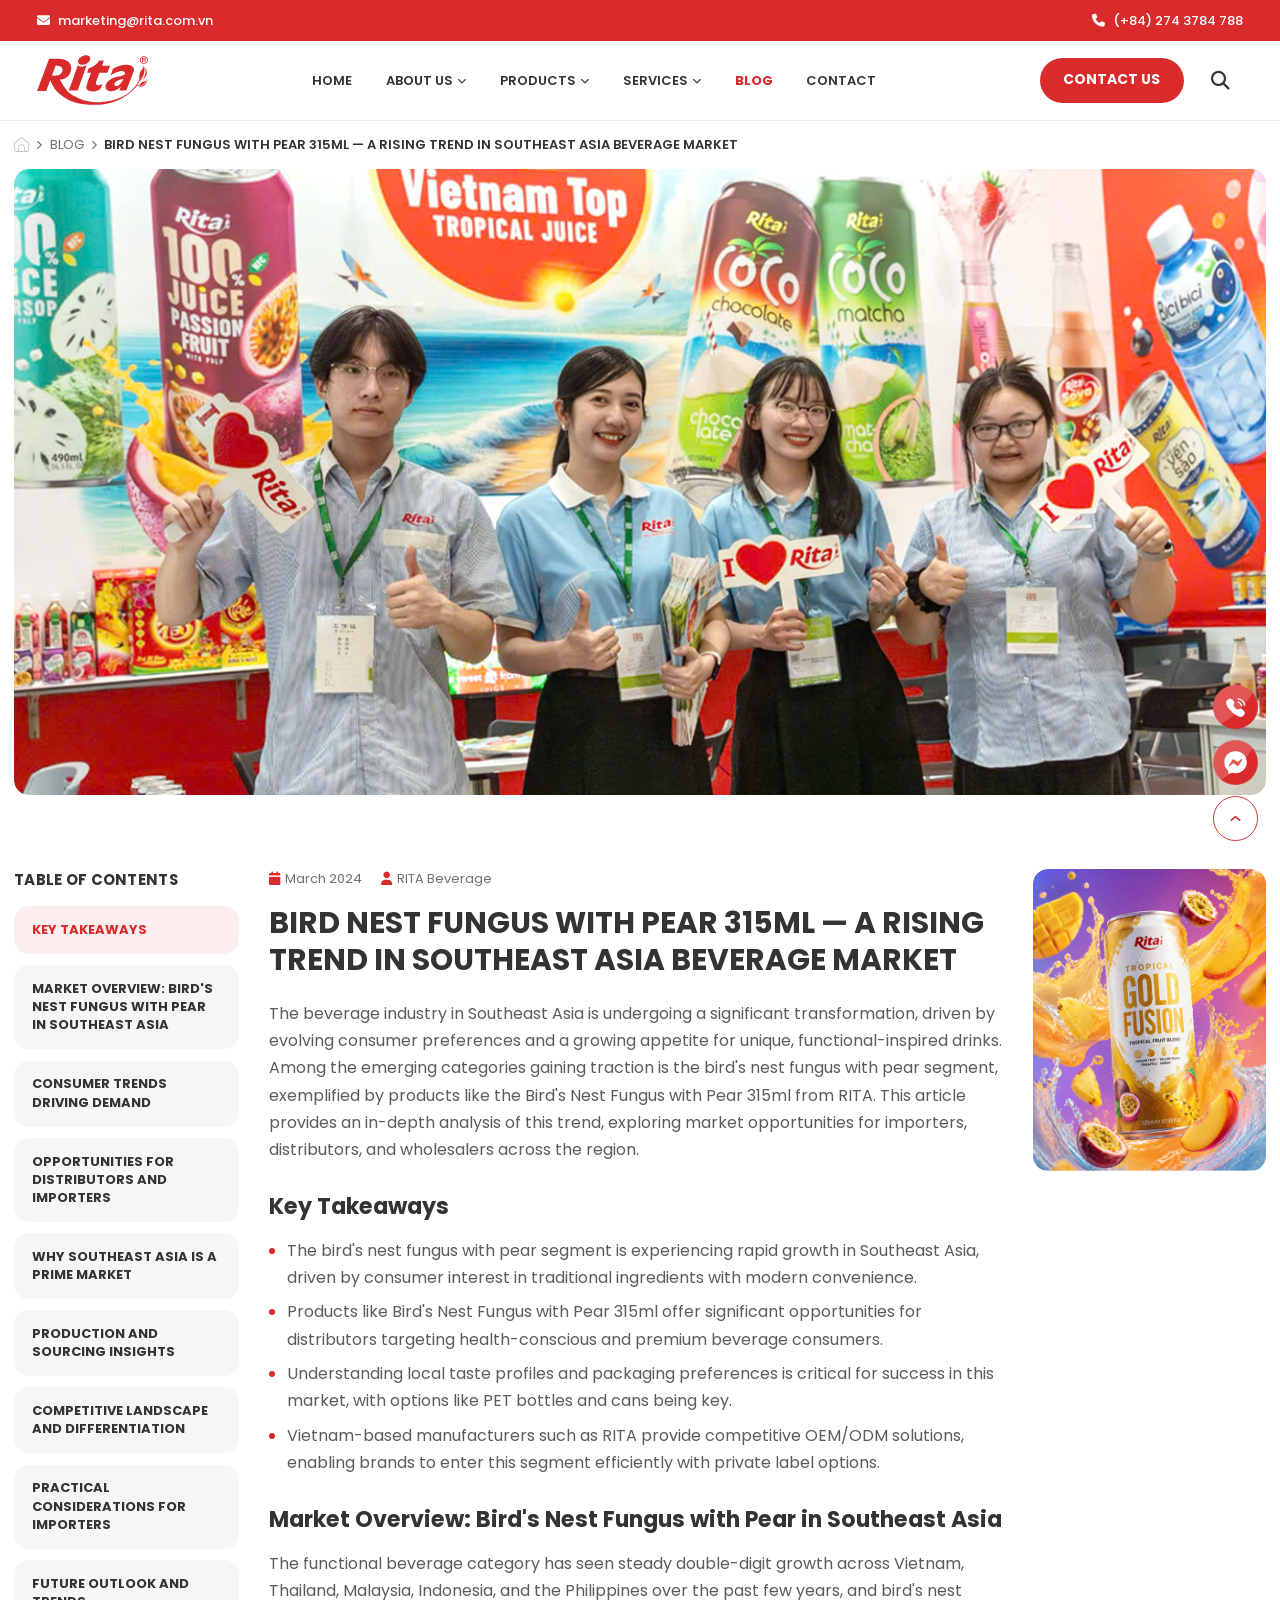
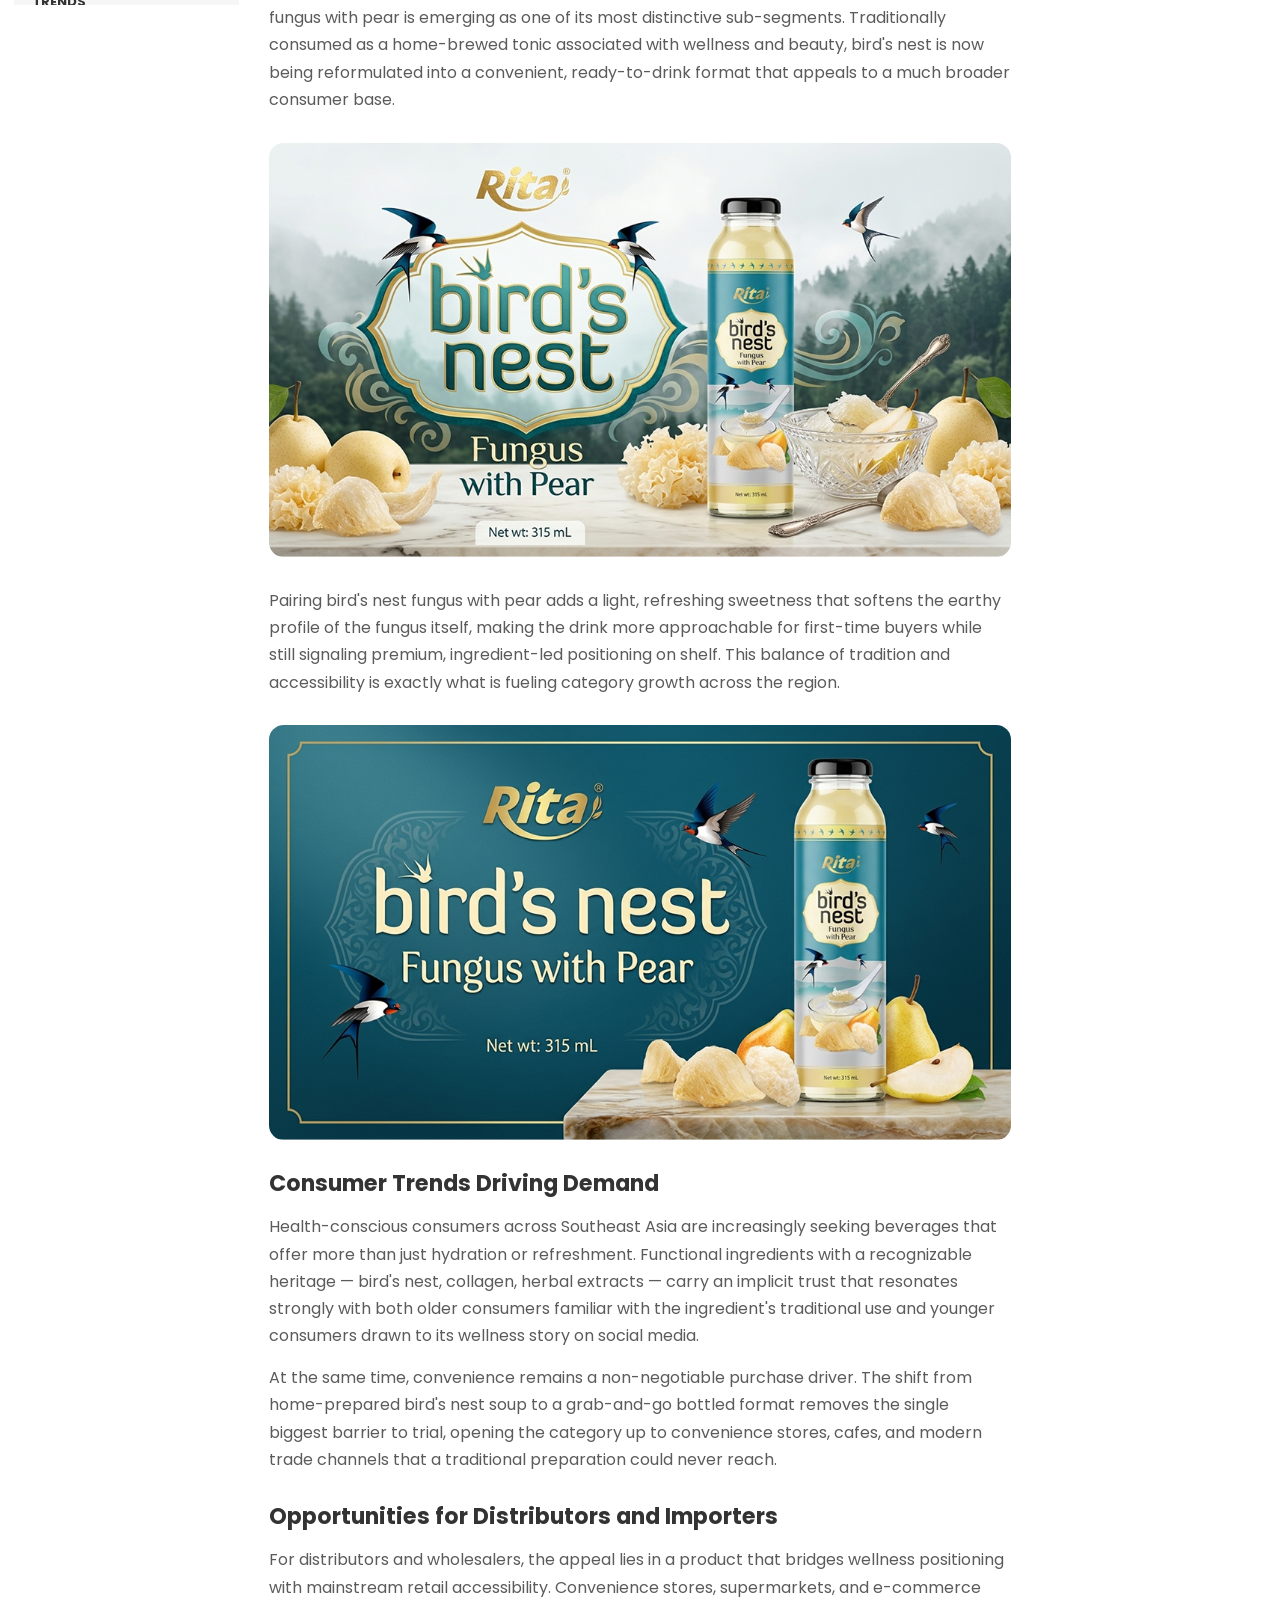
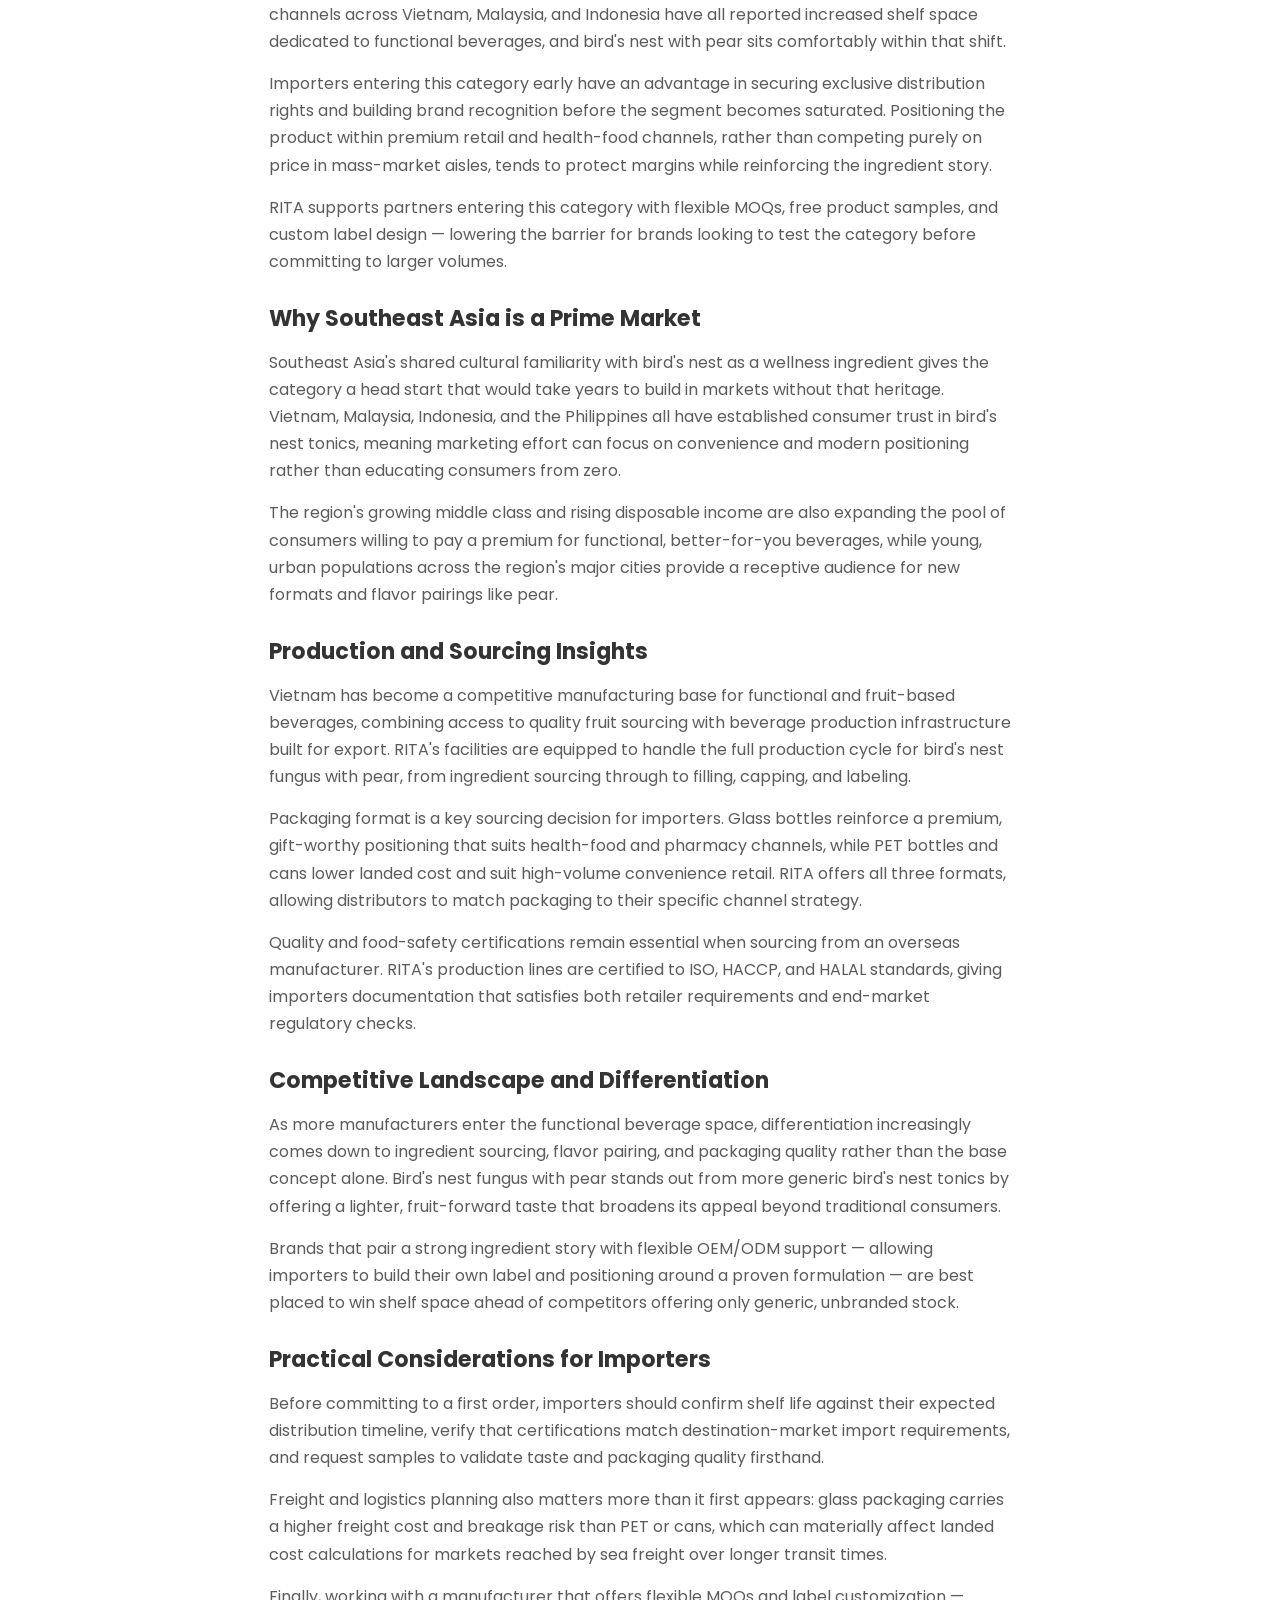
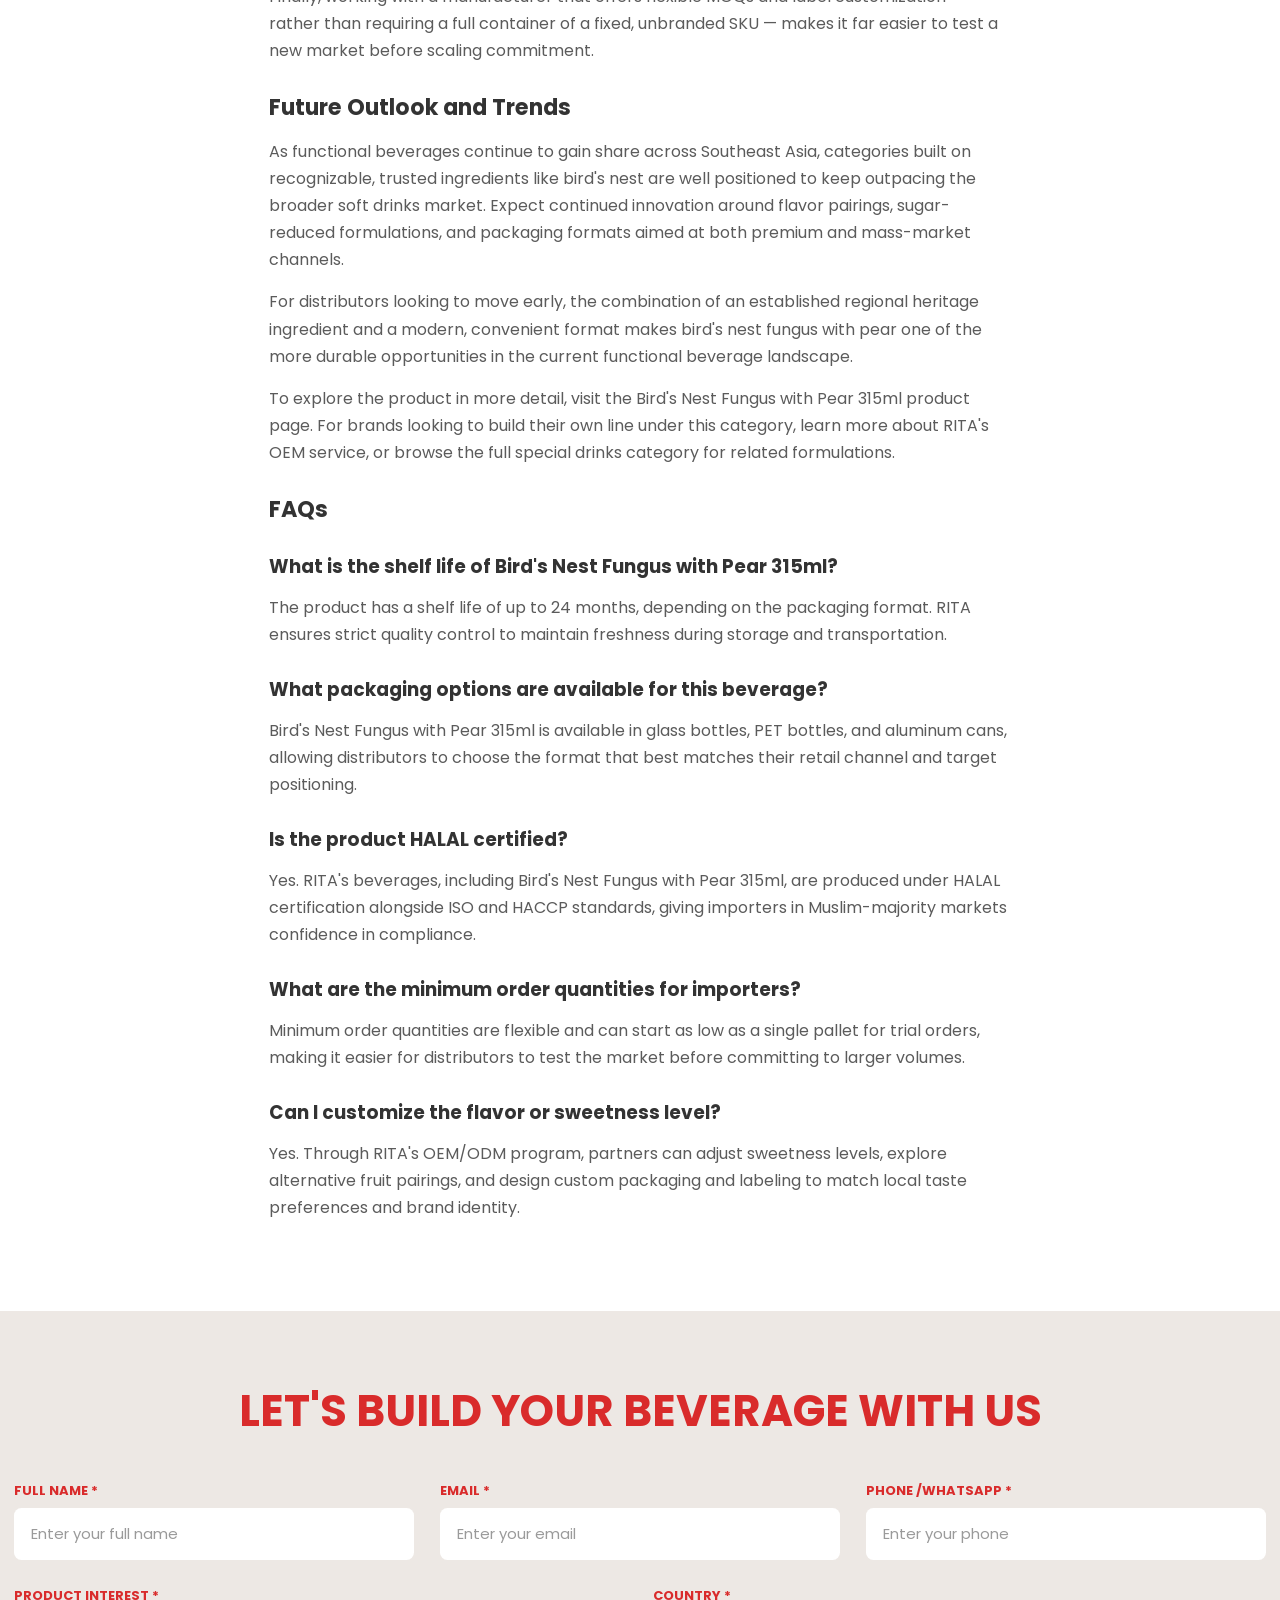
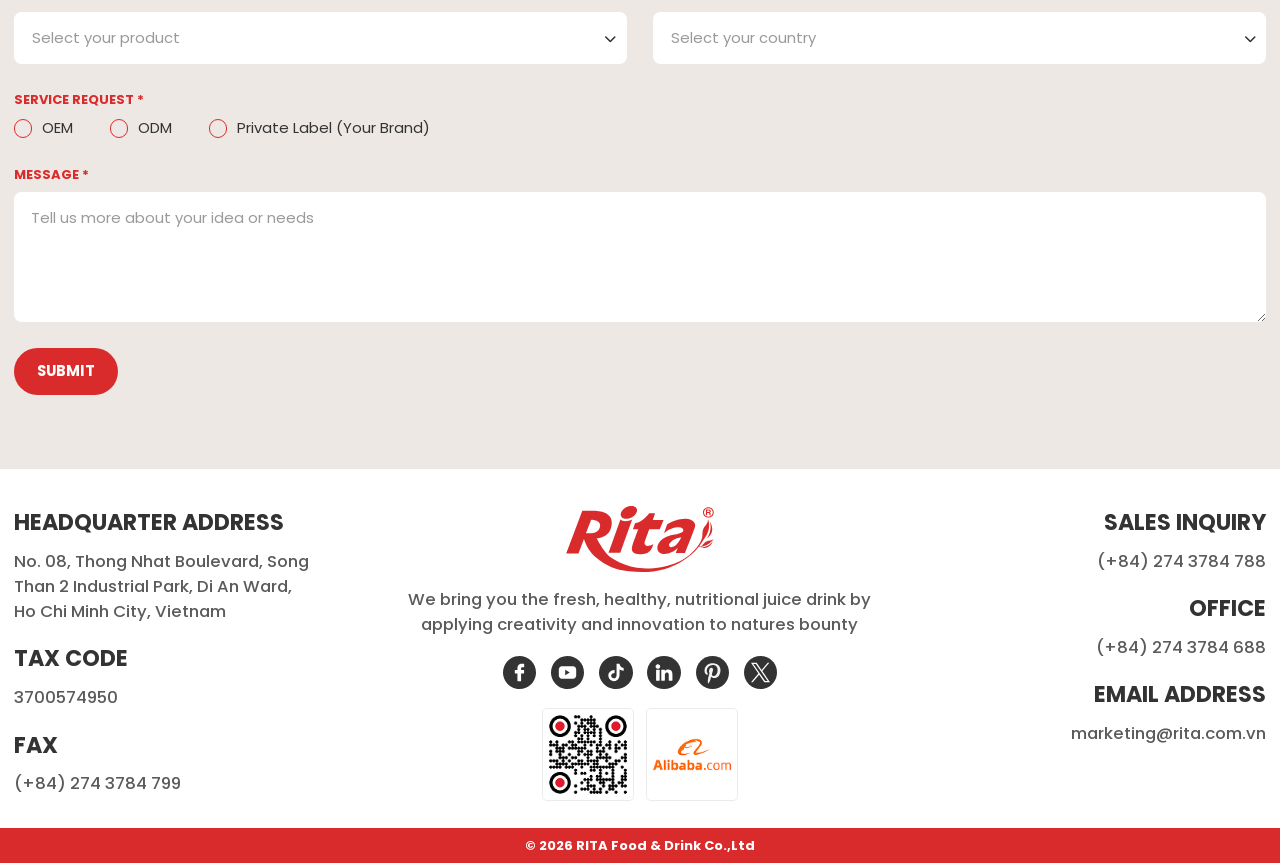
==== blog-detail.html @ 5a61750f "1908 Update pages" ====
<!DOCTYPE html>
<html lang="en">

<head>
  <meta charset="utf-8">
  <title>Bird Nest Fungus with Pear 315ml — A Rising Trend in Southeast Asia Beverage Market — RITA Beverage</title>
  <meta name="description"
    content="The bird's nest fungus with pear segment is gaining traction across Southeast Asia. Explore the market opportunities for importers, distributors, and wholesalers.">
  <meta name="keywords" content="RITA, beverage, Vietnam, blog, bird's nest, pear, beverage market, importers, distributors">
  <meta name="robots" content="index, follow">
  <meta name="viewport" content="width=device-width, initial-scale=1.0, maximum-scale=1.0">
  <meta http-equiv="X-UA-Compatible" content="IE=edge">
  <link rel="stylesheet" href="./css/style.css">
</head>

<body>
  <header class="hd default">
    <div class="hd-top">
      <div class="hd-top__inner">
        <a class="hd-top__mail" href="mailto:marketing@rita.com.vn"><i class="fas fa-envelope"></i><span>marketing@rita.com.vn</span></a>
        <p class="hd-top__msg"><span class="dot"></span>THE LEADING IN BEVERAGE MANUFACTURING FROM VIET NAM<span class="dot"></span></p>
        <a class="hd-top__tel" href="tel:+842743784788"><i class="fas fa-phone"></i><span>(+84) 274 3784 788</span></a>
      </div>
    </div>
    <div class="hd-bar">
        <div class="hd-main">
          <div class="hd-logo"><a class="custom-logo-link" href="./index.html" aria-label="RITA"><span class="hd-logo__mark"></span></a></div>
          <div class="hd-nav">
            <div class="menu-nav">
              <ul class="menu-list">
                <li class="menu-item"><a class="menu-link" href="./index.html">HOME</a></li>
                <li class="menu-item mega" data-mega="about"><a class="menu-link" href="./our-story.html">ABOUT US<i class="fas fa-chevron-down"></i></a></li>
                <li class="menu-item mega" data-mega="products"><a class="menu-link" href="./products.html">PRODUCTS<i class="fas fa-chevron-down"></i></a></li>
                <li class="menu-item mega" data-mega="services"><a class="menu-link" href="#">SERVICES<i class="fas fa-chevron-down"></i></a></li>
                <li class="menu-item current-menu-item"><a class="menu-link active" href="./blog.html">BLOG</a></li>
                <li class="menu-item"><a class="menu-link" href="./contact.html">CONTACT</a></li>
              </ul>
            </div>
          </div>
          <div class="hd-right">
            <div class="btn-box"><a class="btn pri" href="./contact.html"><span class="txt"><span
                    class="txt-inner">CONTACT US</span></span></a></div>
            <div class="hd-sbtn srchOpenJS"><i class="fas fa-search"></i></div>
            <div class="burger">
              <div class="hamburger" id="hamburger">
                <svg class="ham" viewbox="0 0 100 100" width="48">
                  <path class="line top"
                    d="m 30,33 h 40 c 0,0 9.044436,-0.654587 9.044436,-8.508902 0,-7.854315 -8.024349,-11.958003 -14.89975,-10.85914 -6.875401,1.098863 -13.637059,4.171617 -13.637059,16.368042 v 40">
                  </path>
                  <path class="line middle" d="m 30,50 h 40"></path>
                  <path class="line bottom"
                    d="m 30,67 h 40 c 12.796276,0 15.357889,-11.717785 15.357889,-26.851538 0,-15.133752 -4.786586,-27.274118 -16.667516,-27.274118 -11.88093,0 -18.499247,6.994427 -18.435284,17.125656 l 0.252538,40">
                  </path>
                </svg>
              </div>
            </div>
          </div>
        </div>
        <div class="hd-search">
          <form action="">
            <i class="fas fa-search"></i>
            <input type="text" placeholder="Search..." />
          </form>
          <div class="hd-sbtn srchCloseJS"><i class="fas fa-times"></i></div>
        </div>
        <div class="hd-mega">
          <div class="hd-mega__wrap">
            <div class="hd-mega__inner">
              <div class="hd-mega__panel" data-mega-panel="about">
                <div class="hd-mega__intro">
                  <div class="hd-mega__thumb"><img src="./assets/images/profile.png" alt="About Us" loading="lazy" /></div>
                  <div class="hd-mega__intro-foot">
                    <div class="hd-mega__intro-text">
                      <p class="hd-mega__intro-title">About Us</p>
                      <p class="hd-mega__intro-desc">RITA has been crafting and exporting premium beverages from Vietnam for over 20 years. Explore our story, certifications and milestones.</p>
                    </div>
                    <div class="btn-box"><a class="btn pri" href="./our-story.html"><span class="txt"><span class="txt-inner">Learn More</span></span></a></div>
                  </div>
                </div>
                <div class="hd-mega__menu">
                  <ul class="hd-mega__list">
                    <li class="hd-mega__item"><a class="hd-mega__link" href="#">Our Story</a></li>
                    <li class="hd-mega__item"><a class="hd-mega__link" href="#">Our Certificates</a></li>
                    <li class="hd-mega__item"><a class="hd-mega__link" href="#">Our Activities</a></li>
                    <li class="hd-mega__item"><a class="hd-mega__link" href="./our-history.html">Our History</a></li>
                    <li class="hd-mega__item"><a class="hd-mega__link" href="#">Our Brands</a></li>
                  </ul>
                </div>
              </div>
              <div class="hd-mega__panel" data-mega-panel="products">
                <div class="hd-mega__intro">
                  <div class="hd-mega__thumb"><img src="./assets/images/supermarket.png" alt="Products" loading="lazy" /></div>
                  <div class="hd-mega__intro-foot">
                    <div class="hd-mega__intro-text">
                      <p class="hd-mega__intro-title">Products</p>
                      <p class="hd-mega__intro-desc">From tropical juices to functional drinks, worldwide. We craft, bottle and deliver every product with care, consistency and industry-leading quality standards.</p>
                    </div>
                    <div class="btn-box"><a class="btn pri" href="./products.html"><span class="txt"><span class="txt-inner">Learn More</span></span></a></div>
                  </div>
                </div>
                <div class="hd-mega__menu">
                  <ul class="hd-mega__list">
                    <li class="hd-mega__item"><a class="hd-mega__link" href="#">Fruit Juice</a></li>
                    <li class="hd-mega__item"><a class="hd-mega__link" href="#">Aloe Vera</a></li>
                    <li class="hd-mega__item"><a class="hd-mega__link" href="#">Coconut Water</a></li>
                    <li class="hd-mega__item"><a class="hd-mega__link" href="#">Milk Drinks</a></li>
                    <li class="hd-mega__item"><a class="hd-mega__link" href="#">Soft Drinks</a></li>
                    <li class="hd-mega__item"><a class="hd-mega__link" href="#">Coffee Drinks</a></li>
                    <li class="hd-mega__item"><a class="hd-mega__link" href="#">Sparkling Drinks</a></li>
                    <li class="hd-mega__item"><a class="hd-mega__link" href="#">Energy Drinks</a></li>
                    <li class="hd-mega__item"><a class="hd-mega__link" href="#">Tea Drinks</a></li>
                  </ul>
                </div>
              </div>
              <div class="hd-mega__panel" data-mega-panel="services">
                <div class="hd-mega__intro">
                  <div class="hd-mega__thumb"><img src="./assets/images/meeting.png" alt="Services" loading="lazy" /></div>
                  <div class="hd-mega__intro-foot">
                    <div class="hd-mega__intro-text">
                      <p class="hd-mega__intro-title">Services</p>
                      <p class="hd-mega__intro-desc">OEM/ODM manufacturing tailored to your brand. From formulation and recipe development to private label production and packaging, we handle it all.</p>
                    </div>
                    <div class="btn-box"><a class="btn pri" href="#"><span class="txt"><span class="txt-inner">Learn More</span></span></a></div>
                  </div>
                </div>
                <div class="hd-mega__menu">
                  <ul class="hd-mega__list">
                    <li class="hd-mega__item"><a class="hd-mega__link" href="#">OEM Service</a></li>
                    <li class="hd-mega__item"><a class="hd-mega__link" href="#">ODM Service</a></li>
                  </ul>
                </div>
              </div>
            </div>
          </div>
        </div>
      </div>
    <div class="hd-overlay"></div>
    <div class="mobile-overlay"></div>
    <div class="mobile">
      <div class="mobile-con">
        <div class="mobile-wr">
          <div class="mobile-nav">
            <div class="menu-nav">
              <ul class="menu-list">
                <li class="menu-item"><a class="menu-link" href="./index.html">HOME</a></li>
                <li class="menu-item has-sub"><a class="menu-link mobileSubJS" href="./our-story.html"
                    data-sub="about">ABOUT US<i class="fas fa-chevron-right"></i></a></li>
                <li class="menu-item has-sub"><a class="menu-link mobileSubJS" href="./products.html"
                    data-sub="products">PRODUCTS<i class="fas fa-chevron-right"></i></a></li>
                <li class="menu-item has-sub"><a class="menu-link mobileSubJS" href="#"
                    data-sub="services">SERVICES<i class="fas fa-chevron-right"></i></a></li>
                <li class="menu-item current-menu-item"><a class="menu-link active" href="./blog.html">BLOG</a></li>
                <li class="menu-item"><a class="menu-link" href="./contact.html">CONTACT</a></li>
              </ul>
            </div>
            <div class="mobile-content">
              <div class="social">
                <div class="social-list"> <a class="social-link" href="#"><i class="fab fa-tiktok"></i></a><a
                    class="social-link" href="#"><i class="fab fa-facebook-f"></i></a><a class="social-link"
                    href="#"><i class="fab fa-youtube"></i></a><a class="social-link" href="#"><i
                      class="fab fa-linkedin-in"></i></a></div>
              </div>
            </div>
          </div>
        </div>
      </div>
      <div class="mobile-sub" data-sub-panel="about">
        <div class="mobile-sub__intro">
          <div class="mobile-sub__head mobileBackJS"><i class="fas fa-chevron-left"></i><span
              class="mobile-sub__title t-32">ABOUT US</span></div>
          <div class="mobile-sub__thumb"><img src="./assets/images/profile.png" alt="About Us" loading="lazy" /></div>
          <p class="mobile-sub__desc">RITA has been crafting and exporting premium beverages from Vietnam for over 20 years. Explore our story, certifications and milestones.</p>
          <div class="btn-box"><a class="btn third" href="./our-story.html"><span class="txt"><span
                  class="txt-inner">LEARN MORE</span></span></a></div>
        </div>
        <ul class="mobile-sub__list">
          <li><a href="#">OUR STORY</a></li>
          <li><a href="#">OUR CERTIFICATES</a></li>
          <li><a href="#">OUR ACTIVITIES</a></li>
          <li><a href="./our-history.html">OUR HISTORY</a></li>
          <li><a href="#">OUR BRANDS</a></li>
        </ul>
      </div>
      <div class="mobile-sub" data-sub-panel="products">
        <div class="mobile-sub__intro">
          <div class="mobile-sub__head mobileBackJS"><i class="fas fa-chevron-left"></i><span
              class="mobile-sub__title t-32">PRODUCTS</span></div>
          <div class="mobile-sub__thumb"><img src="./assets/images/supermarket.png" alt="Products" loading="lazy" /></div>
          <p class="mobile-sub__desc">From tropical juices to functional drinks, worldwide. We craft, bottle and deliver every product with care, consistency and industry-leading quality standards.</p>
          <div class="btn-box"><a class="btn third" href="./products.html"><span class="txt"><span
                  class="txt-inner">LEARN MORE</span></span></a></div>
        </div>
        <ul class="mobile-sub__list">
          <li><a href="#">FRUIT JUICE</a></li>
          <li><a href="#">ALOE VERA</a></li>
          <li><a href="#">COCONUT WATER</a></li>
          <li><a href="#">MILK DRINKS</a></li>
          <li><a href="#">SOFT DRINKS</a></li>
          <li><a href="#">COFFEE DRINKS</a></li>
          <li><a href="#">SPARKLING DRINKS</a></li>
          <li><a href="#">ENERGY DRINKS</a></li>
          <li><a href="#">TEA DRINKS</a></li>
        </ul>
      </div>
      <div class="mobile-sub" data-sub-panel="services">
        <div class="mobile-sub__intro">
          <div class="mobile-sub__head mobileBackJS"><i class="fas fa-chevron-left"></i><span
              class="mobile-sub__title t-32">SERVICES</span></div>
          <div class="mobile-sub__thumb"><img src="./assets/images/meeting.png" alt="Services" loading="lazy" /></div>
          <p class="mobile-sub__desc">OEM/ODM manufacturing tailored to your brand. From formulation and recipe development to private label production and packaging, we handle it all.</p>
          <div class="btn-box"><a class="btn third" href="#"><span class="txt"><span
                  class="txt-inner">LEARN MORE</span></span></a></div>
        </div>
        <ul class="mobile-sub__list">
          <li><a href="#">OEM SERVICE</a></li>
          <li><a href="#">ODM SERVICE</a></li>
        </ul>
      </div>
    </div>
  </header>

  <main class="main pd-top-full">
    <section class="detail-crumb">
      <div class="container">
        <nav class="breadcrumb" aria-label="Breadcrumb">
          <ol class="breadcrumb-list">
            <li class="breadcrumb-item"><a href="./index.html"><img class="breadcrumb-icon" src="./assets/images/ic-home.svg" alt="Home" loading="eager" /></a></li>
            <li class="breadcrumb-sep"><i class="fas fa-chevron-right"></i></li>
            <li class="breadcrumb-item"><a href="./blog.html">Blog</a></li>
            <li class="breadcrumb-sep"><i class="fas fa-chevron-right"></i></li>
            <li class="breadcrumb-item breadcrumb-item--current">Bird Nest Fungus with Pear 315ml &mdash; A Rising Trend in Southeast Asia Beverage Market</li>
          </ol>
        </nav>
      </div>
    </section>

    <section class="blog-detail__banner">
      <div class="container">
        <div class="blog-detail__banner-img"><img src="./assets/images/news-featured-1.png" alt="Bird Nest Fungus with Pear 315ml" loading="eager" /></div>
      </div>
    </section>

    <section class="blog-detail ss-pd">
      <div class="container">
        <div class="blog-detail__row row">
          <aside class="blog-detail__toc col" id="tocSidebar">
            <button class="toc__close" id="tocClose" type="button" aria-label="Close table of contents"><i class="fas fa-times"></i></button>
            <div class="toc" id="articleToc">
              <p class="toc__title">Table of Contents</p>
              <ul class="toc__list" id="tocList"></ul>
            </div>
          </aside>
          <div class="toc__overlay" id="tocOverlay"></div>

          <div class="blog-detail__main col">
            <div class="blog-detail__meta">
              <span class="blog-detail__meta-item"><i class="fas fa-calendar"></i>March 2024</span>
              <span class="blog-detail__meta-item"><i class="fas fa-user"></i>RITA Beverage</span>
            </div>
            <h1 class="blog-detail__title">Bird Nest Fungus with Pear 315ml &mdash; A Rising Trend in Southeast Asia Beverage Market</h1>

            <div class="content-detail" id="articleContent">
              <p>The beverage industry in Southeast Asia is undergoing a significant transformation, driven by evolving consumer preferences and a growing appetite for unique, functional-inspired drinks. Among the emerging categories gaining traction is the bird's nest fungus with pear segment, exemplified by products like the Bird's Nest Fungus with Pear 315ml from RITA. This article provides an in-depth analysis of this trend, exploring market opportunities for importers, distributors, and wholesalers across the region.</p>

              <h2>Key Takeaways</h2>
              <ul>
                <li>The bird's nest fungus with pear segment is experiencing rapid growth in Southeast Asia, driven by consumer interest in traditional ingredients with modern convenience.</li>
                <li>Products like Bird's Nest Fungus with Pear 315ml offer significant opportunities for distributors targeting health-conscious and premium beverage consumers.</li>
                <li>Understanding local taste profiles and packaging preferences is critical for success in this market, with options like PET bottles and cans being key.</li>
                <li>Vietnam-based manufacturers such as RITA provide competitive OEM/ODM solutions, enabling brands to enter this segment efficiently with private label options.</li>
              </ul>

              <h2>Market Overview: Bird's Nest Fungus with Pear in Southeast Asia</h2>
              <p>The functional beverage category has seen steady double-digit growth across Vietnam, Thailand, Malaysia, Indonesia, and the Philippines over the past few years, and bird's nest fungus with pear is emerging as one of its most distinctive sub-segments. Traditionally consumed as a home-brewed tonic associated with wellness and beauty, bird's nest is now being reformulated into a convenient, ready-to-drink format that appeals to a much broader consumer base.</p>
              <img src="./assets/images/news-detail-1.png" alt="Bird's Nest Fungus with Pear 315ml" loading="lazy" />
              <p>Pairing bird's nest fungus with pear adds a light, refreshing sweetness that softens the earthy profile of the fungus itself, making the drink more approachable for first-time buyers while still signaling premium, ingredient-led positioning on shelf. This balance of tradition and accessibility is exactly what is fueling category growth across the region.</p>
              <img src="./assets/images/news-detail-2.png" alt="Bird's Nest Fungus with Pear" loading="lazy" />

              <h2>Consumer Trends Driving Demand</h2>
              <p>Health-conscious consumers across Southeast Asia are increasingly seeking beverages that offer more than just hydration or refreshment. Functional ingredients with a recognizable heritage &mdash; bird's nest, collagen, herbal extracts &mdash; carry an implicit trust that resonates strongly with both older consumers familiar with the ingredient's traditional use and younger consumers drawn to its wellness story on social media.</p>
              <p>At the same time, convenience remains a non-negotiable purchase driver. The shift from home-prepared bird's nest soup to a grab-and-go bottled format removes the single biggest barrier to trial, opening the category up to convenience stores, cafes, and modern trade channels that a traditional preparation could never reach.</p>

              <h2>Opportunities for Distributors and Importers</h2>
              <p>For distributors and wholesalers, the appeal lies in a product that bridges wellness positioning with mainstream retail accessibility. Convenience stores, supermarkets, and e-commerce channels across Vietnam, Malaysia, and Indonesia have all reported increased shelf space dedicated to functional beverages, and bird's nest with pear sits comfortably within that shift.</p>
              <p>Importers entering this category early have an advantage in securing exclusive distribution rights and building brand recognition before the segment becomes saturated. Positioning the product within premium retail and health-food channels, rather than competing purely on price in mass-market aisles, tends to protect margins while reinforcing the ingredient story.</p>
              <p>RITA supports partners entering this category with flexible MOQs, free product samples, and custom label design &mdash; lowering the barrier for brands looking to test the category before committing to larger volumes.</p>

              <h2>Why Southeast Asia is a Prime Market</h2>
              <p>Southeast Asia's shared cultural familiarity with bird's nest as a wellness ingredient gives the category a head start that would take years to build in markets without that heritage. Vietnam, Malaysia, Indonesia, and the Philippines all have established consumer trust in bird's nest tonics, meaning marketing effort can focus on convenience and modern positioning rather than educating consumers from zero.</p>
              <p>The region's growing middle class and rising disposable income are also expanding the pool of consumers willing to pay a premium for functional, better-for-you beverages, while young, urban populations across the region's major cities provide a receptive audience for new formats and flavor pairings like pear.</p>

              <h2>Production and Sourcing Insights</h2>
              <p>Vietnam has become a competitive manufacturing base for functional and fruit-based beverages, combining access to quality fruit sourcing with beverage production infrastructure built for export. RITA's facilities are equipped to handle the full production cycle for bird's nest fungus with pear, from ingredient sourcing through to filling, capping, and labeling.</p>
              <p>Packaging format is a key sourcing decision for importers. Glass bottles reinforce a premium, gift-worthy positioning that suits health-food and pharmacy channels, while PET bottles and cans lower landed cost and suit high-volume convenience retail. RITA offers all three formats, allowing distributors to match packaging to their specific channel strategy.</p>
              <p>Quality and food-safety certifications remain essential when sourcing from an overseas manufacturer. RITA's production lines are certified to ISO, HACCP, and HALAL standards, giving importers documentation that satisfies both retailer requirements and end-market regulatory checks.</p>

              <h2>Competitive Landscape and Differentiation</h2>
              <p>As more manufacturers enter the functional beverage space, differentiation increasingly comes down to ingredient sourcing, flavor pairing, and packaging quality rather than the base concept alone. Bird's nest fungus with pear stands out from more generic bird's nest tonics by offering a lighter, fruit-forward taste that broadens its appeal beyond traditional consumers.</p>
              <p>Brands that pair a strong ingredient story with flexible OEM/ODM support &mdash; allowing importers to build their own label and positioning around a proven formulation &mdash; are best placed to win shelf space ahead of competitors offering only generic, unbranded stock.</p>

              <h2>Practical Considerations for Importers</h2>
              <p>Before committing to a first order, importers should confirm shelf life against their expected distribution timeline, verify that certifications match destination-market import requirements, and request samples to validate taste and packaging quality firsthand.</p>
              <p>Freight and logistics planning also matters more than it first appears: glass packaging carries a higher freight cost and breakage risk than PET or cans, which can materially affect landed cost calculations for markets reached by sea freight over longer transit times.</p>
              <p>Finally, working with a manufacturer that offers flexible MOQs and label customization &mdash; rather than requiring a full container of a fixed, unbranded SKU &mdash; makes it far easier to test a new market before scaling commitment.</p>

              <h2>Future Outlook and Trends</h2>
              <p>As functional beverages continue to gain share across Southeast Asia, categories built on recognizable, trusted ingredients like bird's nest are well positioned to keep outpacing the broader soft drinks market. Expect continued innovation around flavor pairings, sugar-reduced formulations, and packaging formats aimed at both premium and mass-market channels.</p>
              <p>For distributors looking to move early, the combination of an established regional heritage ingredient and a modern, convenient format makes bird's nest fungus with pear one of the more durable opportunities in the current functional beverage landscape.</p>
              <p>To explore the product in more detail, visit the <a href="./product-detail.html">Bird's Nest Fungus with Pear 315ml product page</a>. For brands looking to build their own line under this category, learn more about <a href="#">RITA's OEM service</a>, or browse the full <a href="./product-category.html">special drinks category</a> for related formulations.</p>

              <h2>FAQs</h2>

              <h3>What is the shelf life of Bird's Nest Fungus with Pear 315ml?</h3>
              <p>The product has a shelf life of up to 24 months, depending on the packaging format. RITA ensures strict quality control to maintain freshness during storage and transportation.</p>

              <h3>What packaging options are available for this beverage?</h3>
              <p>Bird's Nest Fungus with Pear 315ml is available in glass bottles, PET bottles, and aluminum cans, allowing distributors to choose the format that best matches their retail channel and target positioning.</p>

              <h3>Is the product HALAL certified?</h3>
              <p>Yes. RITA's beverages, including Bird's Nest Fungus with Pear 315ml, are produced under HALAL certification alongside ISO and HACCP standards, giving importers in Muslim-majority markets confidence in compliance.</p>

              <h3>What are the minimum order quantities for importers?</h3>
              <p>Minimum order quantities are flexible and can start as low as a single pallet for trial orders, making it easier for distributors to test the market before committing to larger volumes.</p>

              <h3>Can I customize the flavor or sweetness level?</h3>
              <p>Yes. Through RITA's OEM/ODM program, partners can adjust sweetness levels, explore alternative fruit pairings, and design custom packaging and labeling to match local taste preferences and brand identity.</p>
            </div>
          </div>

          <aside class="blog-detail__ads col">
            <a class="blog-detail__ad" href="./contact.html">
              <img src="./assets/images/cate-fruit-juice.png" alt="Contact RITA Beverage" loading="lazy" />
            </a>
          </aside>
        </div>
      </div>

      <button class="toc-fab" id="tocFab" type="button" aria-label="Open table of contents"><i class="fas fa-list-ul"></i></button>
    </section>
  </main>

  <section class="lead-form" id="lead-form">
    <div class="container">
      <h2 class="lead-form__title">Let's build your beverage with us</h2>
      <form class="lead-form__form" action="">
        <div class="lead-form__row">
          <label class="lead-form__field">
            <span class="lead-form__label">Full Name *</span>
            <input type="text" name="full_name" placeholder="Enter your full name" required>
          </label>
          <label class="lead-form__field">
            <span class="lead-form__label">Email *</span>
            <input type="email" name="email" placeholder="Enter your email" required>
          </label>
          <label class="lead-form__field">
            <span class="lead-form__label">Phone /Whatsapp *</span>
            <input type="tel" name="phone" placeholder="Enter your phone" required>
          </label>
        </div>
        <div class="lead-form__row lead-form__row--2">
          <label class="lead-form__field">
            <span class="lead-form__label">Product Interest *</span>
            <select class="re-select-main" name="product" data-placeholder="Select your product">
              <option value=""></option>
              <option>All Products</option>
              <option>Fruit Juice</option>
              <option>Aloe Vera</option>
              <option>Coconut Water</option>
              <option>Milk Drinks</option>
              <option>Soft Drinks</option>
              <option>Coffee Drinks</option>
              <option>Sparkling Drinks</option>
              <option>Energy Drinks</option>
              <option>Tea Drinks</option>
            </select>
          </label>
          <label class="lead-form__field">
            <span class="lead-form__label">Country *</span>
            <select class="re-select-main" name="country" data-placeholder="Select your country">
              <option value=""></option>
              <option>United States</option>
              <option>United Kingdom</option>
              <option>Germany</option>
              <option>France</option>
              <option>Japan</option>
              <option>South Korea</option>
              <option>China</option>
              <option>Australia</option>
              <option>UAE</option>
              <option>Other</option>
            </select>
          </label>
        </div>
        <div class="lead-form__field lead-form__field--full">
          <span class="lead-form__label">Service Request *</span>
          <div class="lead-form__radios">
            <label class="lead-form__radio"><input type="radio" name="service" value="OEM"><span class="dot"></span>OEM</label>
            <label class="lead-form__radio"><input type="radio" name="service" value="ODM"><span class="dot"></span>ODM</label>
            <label class="lead-form__radio"><input type="radio" name="service" value="Private Label"><span class="dot"></span>Private Label (Your Brand)</label>
          </div>
        </div>
        <label class="lead-form__field lead-form__field--full">
          <span class="lead-form__label">Message *</span>
          <textarea name="message" rows="4" placeholder="Tell us more about your idea or needs" required></textarea>
        </label>
        <div class="btn-box"><button class="btn pri" type="submit"><span class="txt"><span class="txt-inner">SUBMIT</span></span></button></div>
      </form>
    </div>
  </section>

  <footer class="ft">
    <div class="container">
    <div class="ft-top">
        <div class="ft-flex row">
          <div class="ft-item col">
            <div class="wrapper">
              <p class="ft-tt t-24">Headquarter Address</p>
              <ul class="ft-add t-18">
                <li class="ft-add__item">
                  <p class="txt"><a href="https://maps.app.goo.gl/se2kEnWbQ3jPCg6U9" target="_blank" rel="noopener">No. 08, Thong Nhat Boulevard, Song Than 2 Industrial Park, Di An Ward, Ho Chi Minh
                    City, Vietnam</a></p>
                </li>
              </ul>
            </div>
            <div class="wrapper">
              <p class="ft-tt t-24">Tax CODE</p>
              <ul class="ft-add t-18">
                <li class="ft-add__item">
                  <p class="txt">3700574950</p>
                </li>
              </ul>
            </div>
            <div class="wrapper">
              <p class="ft-tt t-24">FAX</p>
              <ul class="ft-add t-18">
                <li class="ft-add__item">
                  <p class="txt"><a href="tel:+842743784799">(+84) 274 3784 799</a></p>
                </li>
              </ul>
            </div>
          </div>
          <div class="ft-item col ft-item--center">
            <div class="ft-logo"><span class="ft-logo__mark"></span></div>
            <p class="ft-desc t-18">We bring you the fresh, healthy, nutritional juice drink by applying creativity and innovation to natures bounty</p>
            <div class="social-list ft-social">
              <a class="social-link" href="https://www.facebook.com/beveragevietnam" target="_blank" rel="noopener" aria-label="Join Us on Facebook"><img src="./assets/images/ic-facebook.svg" alt="Facebook" loading="lazy" /></a>
              <a class="social-link" href="https://www.youtube.com/c/RitaBeverage" target="_blank" rel="noopener" aria-label="Watching on Youtube"><img src="./assets/images/ic-youtube.svg" alt="Youtube" loading="lazy" /></a>
              <a class="social-link" href="https://www.tiktok.com/@ritabeverage" target="_blank" rel="noopener" aria-label="Watching on Tiktok"><img src="./assets/images/ic-tiktok.svg" alt="Tiktok" loading="lazy" /></a>
              <a class="social-link" href="https://www.linkedin.com/company/rita-food-drink-co-ltd" target="_blank" rel="noopener" aria-label="Join Us on Linkedin"><img src="./assets/images/ic-linked.svg" alt="Linked In" loading="lazy" /></a>
              <a class="social-link" href="https://www.pinterest.com/ritafooddrink" target="_blank" rel="noopener" aria-label="Join Us on Pinterest"><img src="./assets/images/ic-pinterest.svg" alt="Pinterest" loading="lazy" /></a>
              <a class="social-link" href="https://x.com/ritavietnam" target="_blank" rel="noopener" aria-label="Follow Us on X"><img src="./assets/images/ic-x.svg" alt="X" loading="lazy" /></a>
            </div>
            <div class="ft-links">
              <a class="ft-alibaba" href="https://rita.com.vn" target="_blank" rel="noopener"><img src="./assets/images/qr.png" alt="RITA official website QR code" loading="lazy" /></a>
              <a class="ft-alibaba" href="https://vn105660124.trustpass.alibaba.com/" target="_blank" rel="noopener"><img src="./assets/images/alibaba.png" alt="RITA on Alibaba" loading="lazy" /></a>
            </div>
          </div>
          <div class="ft-item col">
            <div class="wrapper">
              <p class="ft-tt t-24">Sales inquiry</p>
              <ul class="ft-add t-18">
                <li class="ft-add__item">
                  <p class="txt"><a href="tel:+842743784788">(+84) 274 3784 788</a></p>
                </li>
              </ul>
            </div>
            <div class="wrapper">
              <p class="ft-tt t-24">OFFICE</p>
              <ul class="ft-add t-18">
                <li class="ft-add__item">
                  <p class="txt"><a href="tel:+842743784688">(+84) 274 3784 688</a></p>
                </li>
              </ul>
            </div>
            <div class="wrapper">
              <p class="ft-tt t-24">Email Address</p>
              <ul class="ft-add t-18">
                <li class="ft-add__item">
                  <p class="txt"><a href="mailto:marketing@rita.com.vn">marketing@rita.com.vn</a></p>
                </li>
              </ul>
            </div>
          </div>
        </div>
      </div>
    </div>
    <div class="ft-bottom">
      <div class="ft-bottom__flex">
        <div class="ft-bottom__text">
          <p class="txt">© 2026 RITA Food &amp; Drink Co.,Ltd</p>
        </div>
      </div>
    </div>
  </footer>

  <div class="sidefix">
    <a class="sidefix-item" href="tel:+842743784788" aria-label="Call us"><img src="./assets/images/cta-phone.svg" alt="" loading="lazy" /></a>
    <a class="sidefix-item" href="#" aria-label="Chat with us"><img src="./assets/images/cta-mess.svg" alt="" loading="lazy" /></a>
    <div class="sidefix-item back-to-top backToTop" aria-label="Back to top"><img src="./assets/images/cta-totop.svg" alt="" loading="lazy" /></div>
  </div>

  <script src="./assets/library/jquery/jquery.js"></script>
  <script src="./assets/library/jquery/jquery-migrate.js"></script>
  <script src="./assets/library/aos/aos.js"></script>
  <script src="./assets/library/gsap/gsap.min.js"></script>
  <script src="./assets/library/gsap/ScrollTrigger.min.js"></script>
  <script src="./assets/library/ukiyo/ukiyo.min.js"></script>
  <script src="./js/main.js?v=2" type="module"></script>
</body>

</html>
---- css/style.css ----
@charset "UTF-8";

@import url("../assets/library/fontawesome/css/all.css");

@import url("../assets/library/fontawesome/fontawesome/fontawesome.css");

@import url("../assets/library/aos/aos.css");

@import url("../assets/library/swiper/swiper-bundle.min.css");

@import url("../assets/library/splide/splide.min.css");

@import url("../assets/library/select2/select2.min.css");

@import url("../assets/library/fancybox/fancybox.css");

@font-face {
  font-family: "Poppins";
  font-style: normal;
  font-weight: 400;
  font-display: swap;
  src: url("../assets/fonts/poppins/poppins-400-latin.woff2") format("woff2");
  unicode-range: U+0000-00FF, U+0131, U+0152-0153, U+02BB-02BC, U+02C6, U+02DA, U+02DC, U+0304, U+0308, U+0329, U+2000-206F, U+20AC, U+2122, U+2191, U+2193, U+2212, U+2215, U+FEFF, U+FFFD;
}

@font-face {
  font-family: "Poppins";
  font-style: normal;
  font-weight: 400;
  font-display: swap;
  src: url("../assets/fonts/poppins/poppins-400-latin-ext.woff2") format("woff2");
  unicode-range: U+0100-02BA, U+02BD-02C5, U+02C7-02CC, U+02CE-02D7, U+02DD-02FF, U+0304, U+0308, U+0329, U+1D00-1DBF, U+1E00-1E9F, U+1EF2-1EFF, U+2020, U+20A0-20AB, U+20AD-20C0, U+2113, U+2C60-2C7F, U+A720-A7FF;
}

@font-face {
  font-family: "Poppins";
  font-style: normal;
  font-weight: 500;
  font-display: swap;
  src: url("../assets/fonts/poppins/poppins-500-latin.woff2") format("woff2");
  unicode-range: U+0000-00FF, U+0131, U+0152-0153, U+02BB-02BC, U+02C6, U+02DA, U+02DC, U+0304, U+0308, U+0329, U+2000-206F, U+20AC, U+2122, U+2191, U+2193, U+2212, U+2215, U+FEFF, U+FFFD;
}

@font-face {
  font-family: "Poppins";
  font-style: normal;
  font-weight: 500;
  font-display: swap;
  src: url("../assets/fonts/poppins/poppins-500-latin-ext.woff2") format("woff2");
  unicode-range: U+0100-02BA, U+02BD-02C5, U+02C7-02CC, U+02CE-02D7, U+02DD-02FF, U+0304, U+0308, U+0329, U+1D00-1DBF, U+1E00-1E9F, U+1EF2-1EFF, U+2020, U+20A0-20AB, U+20AD-20C0, U+2113, U+2C60-2C7F, U+A720-A7FF;
}

@font-face {
  font-family: "Poppins";
  font-style: normal;
  font-weight: 600;
  font-display: swap;
  src: url("../assets/fonts/poppins/poppins-600-latin.woff2") format("woff2");
  unicode-range: U+0000-00FF, U+0131, U+0152-0153, U+02BB-02BC, U+02C6, U+02DA, U+02DC, U+0304, U+0308, U+0329, U+2000-206F, U+20AC, U+2122, U+2191, U+2193, U+2212, U+2215, U+FEFF, U+FFFD;
}

@font-face {
  font-family: "Poppins";
  font-style: normal;
  font-weight: 600;
  font-display: swap;
  src: url("../assets/fonts/poppins/poppins-600-latin-ext.woff2") format("woff2");
  unicode-range: U+0100-02BA, U+02BD-02C5, U+02C7-02CC, U+02CE-02D7, U+02DD-02FF, U+0304, U+0308, U+0329, U+1D00-1DBF, U+1E00-1E9F, U+1EF2-1EFF, U+2020, U+20A0-20AB, U+20AD-20C0, U+2113, U+2C60-2C7F, U+A720-A7FF;
}

@font-face {
  font-family: "Poppins";
  font-style: normal;
  font-weight: 700;
  font-display: swap;
  src: url("../assets/fonts/poppins/poppins-700-latin.woff2") format("woff2");
  unicode-range: U+0000-00FF, U+0131, U+0152-0153, U+02BB-02BC, U+02C6, U+02DA, U+02DC, U+0304, U+0308, U+0329, U+2000-206F, U+20AC, U+2122, U+2191, U+2193, U+2212, U+2215, U+FEFF, U+FFFD;
}

@font-face {
  font-family: "Poppins";
  font-style: normal;
  font-weight: 700;
  font-display: swap;
  src: url("../assets/fonts/poppins/poppins-700-latin-ext.woff2") format("woff2");
  unicode-range: U+0100-02BA, U+02BD-02C5, U+02C7-02CC, U+02CE-02D7, U+02DD-02FF, U+0304, U+0308, U+0329, U+1D00-1DBF, U+1E00-1E9F, U+1EF2-1EFF, U+2020, U+20A0-20AB, U+20AD-20C0, U+2113, U+2C60-2C7F, U+A720-A7FF;
}

html,
body,
div,
span,
applet,
object,
iframe,
h1,
h2,
h3,
h4,
h5,
h6,
p,
blockquote,
pre,
a,
abbr,
acronym,
address,
big,
cite,
code,
del,
dfn,
em,
img,
ins,
kbd,
q,
s,
samp,
small,
strike,
strong,
sub,
sup,
tt,
var,
b,
u,
i,
center,
dl,
dt,
dd,
ol,
ul,
li,
fieldset,
form,
label,
legend,
table,
caption,
tbody,
tfoot,
thead,
tr,
th,
td,
article,
aside,
canvas,
details,
embed,
figure,
figcaption,
footer,
header,
hgroup,
menu,
nav,
output,
ruby,
section,
summary,
time,
mark,
audio,
video {
  margin: 0;
  padding: 0;
  border: 0;
  font-size: 100%;
  font: inherit;
  vertical-align: baseline;
}

article,
aside,
details,
figcaption,
figure,
footer,
header,
hgroup,
menu,
nav,
section {
  display: block;
}

body {
  line-height: 1;
}

ol,
ul {
  list-style: none;
}

blockquote,
q {
  quotes: none;
}

blockquote:before,
blockquote:after,
q:before,
q:after {
  content: "";
  content: none;
}

table {
  border-collapse: collapse;
  border-spacing: 0;
}

:root {
  --size-hd: 8.5rem;
  --size-hd__top: 4.4rem;
  --pd-sc: 8rem;
  --pd: 4rem;
  --radius: 1.6rem;
  --radius-xl: 2.4rem;
  --radius-sm: 0.5rem;
  --cl-bd: rgba(0, 0, 0, 0.08);
  --transition: 0.6s calc(var(--char-index) * 0.02s) ease-in-out;
  --container: 126.8rem;
  --container-fluid: 144.6rem;
  --recontainer: calc(100vw - (100vw - var(--container) + 3rem) / 2);
  --half: calc((100vw - var(--container) + 3rem) / 2);
  --color-text: #333333;
  --color-sub: #6f6f6f;
  --color-des: #5B5B5B;
  --color-pri: #D92B2B;
  --color-green: #299546;
  --color-blue: #F3F4FD;
  --color-red: #E70101;
  --color-cream: #EDE8E4;
  --color-gold: #EBA70B;
  --color-sky: #4A97DC;
  --color-leaf: #5D8929;
  --color-border: rgba(36, 36, 36, 0.2);
  --bd-white: rgba(255, 255, 255, 0.2);
  --sdow: 0 0.4rem 2rem rgba(0, 0, 0, 0.5);
  --dr-sdow: drop-shadow(0px 8px 24px rgba(0, 0, 0, 0.1));
  --filter-pri: brightness(0) saturate(100%) invert(52%) sepia(55%) saturate(6390%) hue-rotate(349deg) brightness(91%) contrast(88%);
  --filter-second: brightness(0) saturate(100%) invert(40%) sepia(0%) saturate(1518%) hue-rotate(181deg) brightness(86%) contrast(92%);
  --filter-red: brightness(0) saturate(100%) invert(30%) sepia(73%) saturate(2069%) hue-rotate(336deg) brightness(87%) contrast(100%);
  --color-linear1: linear-gradient(270deg, #0034D1 0%, #2C75F4 50%, #00CED1 100%);
  --color-linear2: linear-gradient(180deg, #0733BB 0%, #1F3CAB 26.44%, #0E1468 60.1%, #102482 86.54%, #0566EB 100%);
  --cubic: cubic-bezier(0.4, 0, 0, 0.9);
  --curve: calc(119.29 / 1512 * 100vw);
  --curve-ratio: 1512/119.29;
  --curve2: calc(180 / 1512 * 100vw);
  --curve-ratio2: 1512/180;
}

@media (max-width: 1200px) {
  :root {
    --size-hd__top: 6rem;
    --size-hd__bottom: 0;
    --pd-sc: 4.8rem;
    --radius: 1.6rem;
    --radius-xl: 1.6rem;
    --size-hd: 6rem;
    --pd: 2rem;
    --recontainer: calc(100% - 1.5rem);
    --half: 1.5rem;
    --rds: 4rem;
  }


}

* {
  box-sizing: border-box;
}

html {
  font-size: 62.5%;
  scroll-behavior: smooth;
}

@media screen and (max-width: 1200px) {

  html,
  body {
    overscroll-behavior-x: none;
  }

  /* clip tràn ngang ở .main (không phải html/body) để không phá sticky của header */
  .main {
    overflow-x: clip;
  }


}

@media screen and (min-width: 2000px) {
  html {
    font-size: 80%;
  }


}

@media (min-width: 1201px) and (max-width: 1536px) {
  html {
    font-size: 58%;
  }


}

body {
  font-family: "Poppins", sans-serif;
  font-size: 16px;
  font-weight: 400;
  line-height: 1.5;
  color: var(--color-des);
  overflow: hidden auto;
  background-color: #FFFFFF;
}

@media screen and (min-width: 2000px) {
  body {
    font-size: 20px;
  }


}

a {
  text-decoration: none;
  color: inherit;
}

h1,
h2,
h3,
h4,
h5,
h6,
.ft-tt,
.hd-mega__title,
.mobile-sub__title {
  font-family: "Poppins", sans-serif;
}

button,
select {
  border: none;
  outline: none;
  cursor: pointer;
  -webkit-appearance: none;
  cursor: pointer;
  font-family: "Poppins", sans-serif;
}

button {
  padding: 0;
  background-color: transparent;
}

input,
textarea {
  -webkit-appearance: none;
  -moz-appearance: none;
  appearance: none;
  outline: none;
  font-family: "Poppins", sans-serif;
  font-size: 1.6rem;
}

.main {
  min-height: 68vh;
  padding-top: 0;
}

@media screen and (max-width: 600px) {
  .page-blog-detail .article>.container>.article__inner.ss-mg {
    margin-top: 0;
  }


}

.page-blog-detail .article>.container>.article__inner,
.page-blog-detail .article>.container>.article__layout {
  max-width: 110rem;
  margin-left: auto;
  margin-right: auto;
}

.container {
  width: 100%;
  max-width: var(--container-fluid);
  height: 100%;
  margin: 0 auto;
  padding: 0 1.5rem;
}

.no-scroll {
  touch-action: none;
  -webkit-overflow-scrolling: none;
  overflow: hidden;
  overscroll-behavior: none;
}

iframe {
  vertical-align: middle;
}

img {
  max-width: 100%;
  border-radius: inherit;
  height: auto;
}

.row {
  --cg: 2.4rem;
  --rg: 2.4rem;
  display: flex;
  flex-wrap: wrap;
  margin: 0 calc(var(--cg) / 2 * -1) calc(var(--rg) * -1);
}

.col {
  width: 100%;
  padding: 0 calc(var(--cg) / 2);
  margin-bottom: var(--rg);
}

@-webkit-keyframes phoneRing {
  0% {
    transform: rotate(0) scale(1) skew(1deg);
  }

  10% {
    transform: rotate(-25deg) scale(1) skew(1deg);
  }

  20% {
    transform: rotate(25deg) scale(1) skew(1deg);
  }

  30% {
    transform: rotate(-25deg) scale(1) skew(1deg);
  }

  40% {
    transform: rotate(25deg) scale(1) skew(1deg);
  }

  50% {
    transform: rotate(0) scale(1) skew(1deg);
  }

  100% {
    transform: rotate(0) scale(1) skew(1deg);
  }
}

@-moz-keyframes phoneRing {
  0% {
    transform: rotate(0) scale(1) skew(1deg);
  }

  10% {
    transform: rotate(-25deg) scale(1) skew(1deg);
  }

  20% {
    transform: rotate(25deg) scale(1) skew(1deg);
  }

  30% {
    transform: rotate(-25deg) scale(1) skew(1deg);
  }

  40% {
    transform: rotate(25deg) scale(1) skew(1deg);
  }

  50% {
    transform: rotate(0) scale(1) skew(1deg);
  }

  100% {
    transform: rotate(0) scale(1) skew(1deg);
  }
}

@-ms-keyframes phoneRing {
  0% {
    transform: rotate(0) scale(1) skew(1deg);
  }

  10% {
    transform: rotate(-25deg) scale(1) skew(1deg);
  }

  20% {
    transform: rotate(25deg) scale(1) skew(1deg);
  }

  30% {
    transform: rotate(-25deg) scale(1) skew(1deg);
  }

  40% {
    transform: rotate(25deg) scale(1) skew(1deg);
  }

  50% {
    transform: rotate(0) scale(1) skew(1deg);
  }

  100% {
    transform: rotate(0) scale(1) skew(1deg);
  }
}

@-o-keyframes phoneRing {
  0% {
    transform: rotate(0) scale(1) skew(1deg);
  }

  10% {
    transform: rotate(-25deg) scale(1) skew(1deg);
  }

  20% {
    transform: rotate(25deg) scale(1) skew(1deg);
  }

  30% {
    transform: rotate(-25deg) scale(1) skew(1deg);
  }

  40% {
    transform: rotate(25deg) scale(1) skew(1deg);
  }

  50% {
    transform: rotate(0) scale(1) skew(1deg);
  }

  100% {
    transform: rotate(0) scale(1) skew(1deg);
  }
}

@keyframes phoneRing {
  0% {
    transform: rotate(0) scale(1) skew(1deg);
  }

  10% {
    transform: rotate(-25deg) scale(1) skew(1deg);
  }

  20% {
    transform: rotate(25deg) scale(1) skew(1deg);
  }

  30% {
    transform: rotate(-25deg) scale(1) skew(1deg);
  }

  40% {
    transform: rotate(25deg) scale(1) skew(1deg);
  }

  50% {
    transform: rotate(0) scale(1) skew(1deg);
  }

  100% {
    transform: rotate(0) scale(1) skew(1deg);
  }
}

@-webkit-keyframes fadeIn {
  from {
    opacity: 0;
  }

  to {
    opacity: 1;
  }
}

@-moz-keyframes fadeIn {
  from {
    opacity: 0;
  }

  to {
    opacity: 1;
  }
}

@-ms-keyframes fadeIn {
  from {
    opacity: 0;
  }

  to {
    opacity: 1;
  }
}

@-o-keyframes fadeIn {
  from {
    opacity: 0;
  }

  to {
    opacity: 1;
  }
}

@keyframes fadeIn {
  from {
    opacity: 0;
  }

  to {
    opacity: 1;
  }
}

@-webkit-keyframes shine {
  100% {
    left: 125%;
  }
}

@-moz-keyframes shine {
  100% {
    left: 125%;
  }
}

@-ms-keyframes shine {
  100% {
    left: 125%;
  }
}

@-o-keyframes shine {
  100% {
    left: 125%;
  }
}

@keyframes shine {
  100% {
    left: 125%;
  }
}

@-webkit-keyframes ZoomIn {
  0% {
    transform: scale(0.95);
    opacity: 0;
  }

  100% {
    transform: scale(1);
    opacity: 1;
  }
}

@-moz-keyframes ZoomIn {
  0% {
    transform: scale(0.95);
    opacity: 0;
  }

  100% {
    transform: scale(1);
    opacity: 1;
  }
}

@-ms-keyframes ZoomIn {
  0% {
    transform: scale(0.95);
    opacity: 0;
  }

  100% {
    transform: scale(1);
    opacity: 1;
  }
}

@-o-keyframes ZoomIn {
  0% {
    transform: scale(0.95);
    opacity: 0;
  }

  100% {
    transform: scale(1);
    opacity: 1;
  }
}

@keyframes ZoomIn {
  0% {
    transform: scale(0.95);
    opacity: 0;
  }

  100% {
    transform: scale(1);
    opacity: 1;
  }
}

@-webkit-keyframes Spinner {
  0% {
    transform: rotate(0);
  }

  100% {
    transform: rotate(360deg);
  }
}

@-moz-keyframes Spinner {
  0% {
    transform: rotate(0);
  }

  100% {
    transform: rotate(360deg);
  }
}

@-ms-keyframes Spinner {
  0% {
    transform: rotate(0);
  }

  100% {
    transform: rotate(360deg);
  }
}

@-o-keyframes Spinner {
  0% {
    transform: rotate(0);
  }

  100% {
    transform: rotate(360deg);
  }
}

@keyframes Spinner {
  0% {
    transform: rotate(0);
  }

  100% {
    transform: rotate(360deg);
  }
}

@-webkit-keyframes BTT {
  0% {
    opacity: 0;
  }

  33% {
    opacity: 1;
  }

  66% {
    opacity: 0;
  }

  100% {
    opacity: 0;
  }
}

@-moz-keyframes BTT {
  0% {
    opacity: 0;
  }

  33% {
    opacity: 1;
  }

  66% {
    opacity: 0;
  }

  100% {
    opacity: 0;
  }
}

@-ms-keyframes BTT {
  0% {
    opacity: 0;
  }

  33% {
    opacity: 1;
  }

  66% {
    opacity: 0;
  }

  100% {
    opacity: 0;
  }
}

@-o-keyframes BTT {
  0% {
    opacity: 0;
  }

  33% {
    opacity: 1;
  }

  66% {
    opacity: 0;
  }

  100% {
    opacity: 0;
  }
}

@keyframes BTT {
  0% {
    opacity: 0;
  }

  33% {
    opacity: 1;
  }

  66% {
    opacity: 0;
  }

  100% {
    opacity: 0;
  }
}

@-webkit-keyframes fadeInUp {
  from {
    opacity: 0;
    transform: translate3d(0, 20%, 0);
  }

  to {
    opacity: 1;
    transform: translate3d(0, 0, 0);
  }
}

@-moz-keyframes fadeInUp {
  from {
    opacity: 0;
    transform: translate3d(0, 20%, 0);
  }

  to {
    opacity: 1;
    transform: translate3d(0, 0, 0);
  }
}

@-ms-keyframes fadeInUp {
  from {
    opacity: 0;
    transform: translate3d(0, 20%, 0);
  }

  to {
    opacity: 1;
    transform: translate3d(0, 0, 0);
  }
}

@-o-keyframes fadeInUp {
  from {
    opacity: 0;
    transform: translate3d(0, 20%, 0);
  }

  to {
    opacity: 1;
    transform: translate3d(0, 0, 0);
  }
}

@keyframes fadeInUp {
  from {
    opacity: 0;
    transform: translate3d(0, 20%, 0);
  }

  to {
    opacity: 1;
    transform: translate3d(0, 0, 0);
  }
}

@-webkit-keyframes halo {
  from {
    transform: translate(-50%, -50%) scale(0);
  }

  to {
    transform: translate(-50%, -50%) scale(1);
  }
}

@-moz-keyframes halo {
  from {
    transform: translate(-50%, -50%) scale(0);
  }

  to {
    transform: translate(-50%, -50%) scale(1);
  }
}

@-ms-keyframes halo {
  from {
    transform: translate(-50%, -50%) scale(0);
  }

  to {
    transform: translate(-50%, -50%) scale(1);
  }
}

@-o-keyframes halo {
  from {
    transform: translate(-50%, -50%) scale(0);
  }

  to {
    transform: translate(-50%, -50%) scale(1);
  }
}

@keyframes halo {
  from {
    transform: translate(-50%, -50%) scale(0);
  }

  to {
    transform: translate(-50%, -50%) scale(1);
  }
}

@-webkit-keyframes float {
  0% {
    transform: translatey(0px);
  }

  50% {
    transform: translatey(-20px);
  }

  100% {
    transform: translatey(0px);
  }
}

@-moz-keyframes float {
  0% {
    transform: translatey(0px);
  }

  50% {
    transform: translatey(-20px);
  }

  100% {
    transform: translatey(0px);
  }
}

@-ms-keyframes float {
  0% {
    transform: translatey(0px);
  }

  50% {
    transform: translatey(-20px);
  }

  100% {
    transform: translatey(0px);
  }
}

@-o-keyframes float {
  0% {
    transform: translatey(0px);
  }

  50% {
    transform: translatey(-20px);
  }

  100% {
    transform: translatey(0px);
  }
}

@keyframes float {
  0% {
    transform: translatey(0px);
  }

  50% {
    transform: translatey(-20px);
  }

  100% {
    transform: translatey(0px);
  }
}

@-webkit-keyframes mirror {
  100% {
    transform: translate3d(2000%, 0, 0) rotate(35deg);
  }
}

@-moz-keyframes mirror {
  100% {
    transform: translate3d(2000%, 0, 0) rotate(35deg);
  }
}

@-ms-keyframes mirror {
  100% {
    transform: translate3d(2000%, 0, 0) rotate(35deg);
  }
}

@-o-keyframes mirror {
  100% {
    transform: translate3d(2000%, 0, 0) rotate(35deg);
  }
}

@keyframes mirror {
  100% {
    transform: translate3d(2000%, 0, 0) rotate(35deg);
  }
}

@-webkit-keyframes DownUp {
  0% {
    transform: translatey(0px);
  }

  50% {
    transform: translatey(-10px);
  }

  100% {
    transform: translatey(0px);
  }
}

@-moz-keyframes DownUp {
  0% {
    transform: translatey(0px);
  }

  50% {
    transform: translatey(-10px);
  }

  100% {
    transform: translatey(0px);
  }
}

@-ms-keyframes DownUp {
  0% {
    transform: translatey(0px);
  }

  50% {
    transform: translatey(-10px);
  }

  100% {
    transform: translatey(0px);
  }
}

@-o-keyframes DownUp {
  0% {
    transform: translatey(0px);
  }

  50% {
    transform: translatey(-10px);
  }

  100% {
    transform: translatey(0px);
  }
}

@keyframes DownUp {
  0% {
    transform: translatey(0px);
  }

  50% {
    transform: translatey(-10px);
  }

  100% {
    transform: translatey(0px);
  }
}

@-webkit-keyframes jelly {
  25% {
    transform: scale(0.9, 1.1);
  }

  50% {
    transform: scale(1.1, 0.9);
  }

  75% {
    transform: scale(0.95, 1.05);
  }
}

@-moz-keyframes jelly {
  25% {
    transform: scale(0.9, 1.1);
  }

  50% {
    transform: scale(1.1, 0.9);
  }

  75% {
    transform: scale(0.95, 1.05);
  }
}

@-ms-keyframes jelly {
  25% {
    transform: scale(0.9, 1.1);
  }

  50% {
    transform: scale(1.1, 0.9);
  }

  75% {
    transform: scale(0.95, 1.05);
  }
}

@-o-keyframes jelly {
  25% {
    transform: scale(0.9, 1.1);
  }

  50% {
    transform: scale(1.1, 0.9);
  }

  75% {
    transform: scale(0.95, 1.05);
  }
}

@keyframes jelly {
  25% {
    transform: scale(0.9, 1.1);
  }

  50% {
    transform: scale(1.1, 0.9);
  }

  75% {
    transform: scale(0.95, 1.05);
  }
}

@-webkit-keyframes jellyTranForm {
  25% {
    transform: translate(-50%, -50%) scale(0.9, 1.1);
  }

  50% {
    transform: translate(-50%, -50%) scale(1.1, 0.9);
  }

  75% {
    transform: translate(-50%, -50%) scale(0.95, 1.05);
  }
}

@-moz-keyframes jellyTranForm {
  25% {
    transform: translate(-50%, -50%) scale(0.9, 1.1);
  }

  50% {
    transform: translate(-50%, -50%) scale(1.1, 0.9);
  }

  75% {
    transform: translate(-50%, -50%) scale(0.95, 1.05);
  }
}

@-ms-keyframes jellyTranForm {
  25% {
    transform: translate(-50%, -50%) scale(0.9, 1.1);
  }

  50% {
    transform: translate(-50%, -50%) scale(1.1, 0.9);
  }

  75% {
    transform: translate(-50%, -50%) scale(0.95, 1.05);
  }
}

@-o-keyframes jellyTranForm {
  25% {
    transform: translate(-50%, -50%) scale(0.9, 1.1);
  }

  50% {
    transform: translate(-50%, -50%) scale(1.1, 0.9);
  }

  75% {
    transform: translate(-50%, -50%) scale(0.95, 1.05);
  }
}

@keyframes jellyTranForm {
  25% {
    transform: translate(-50%, -50%) scale(0.9, 1.1);
  }

  50% {
    transform: translate(-50%, -50%) scale(1.1, 0.9);
  }

  75% {
    transform: translate(-50%, -50%) scale(0.95, 1.05);
  }
}

@-webkit-keyframes jittery {

  5%,
  50% {
    transform: scale(1);
  }

  10% {
    transform: scale(0.9);
  }

  15% {
    transform: scale(1.05);
  }

  20% {
    transform: scale(1.05) rotate(-5deg);
  }

  25% {
    transform: scale(1.05) rotate(5deg);
  }

  30% {
    transform: scale(1.05) rotate(-3deg);
  }

  35% {
    transform: scale(1.05) rotate(2deg);
  }

  40% {
    transform: scale(1.05) rotate(0);
  }
}

@-moz-keyframes jittery {

  5%,
  50% {
    transform: scale(1);
  }

  10% {
    transform: scale(0.9);
  }

  15% {
    transform: scale(1.05);
  }

  20% {
    transform: scale(1.05) rotate(-5deg);
  }

  25% {
    transform: scale(1.05) rotate(5deg);
  }

  30% {
    transform: scale(1.05) rotate(-3deg);
  }

  35% {
    transform: scale(1.05) rotate(2deg);
  }

  40% {
    transform: scale(1.05) rotate(0);
  }
}

@-ms-keyframes jittery {

  5%,
  50% {
    transform: scale(1);
  }

  10% {
    transform: scale(0.9);
  }

  15% {
    transform: scale(1.05);
  }

  20% {
    transform: scale(1.05) rotate(-5deg);
  }

  25% {
    transform: scale(1.05) rotate(5deg);
  }

  30% {
    transform: scale(1.05) rotate(-3deg);
  }

  35% {
    transform: scale(1.05) rotate(2deg);
  }

  40% {
    transform: scale(1.05) rotate(0);
  }
}

@-o-keyframes jittery {

  5%,
  50% {
    transform: scale(1);
  }

  10% {
    transform: scale(0.9);
  }

  15% {
    transform: scale(1.05);
  }

  20% {
    transform: scale(1.05) rotate(-5deg);
  }

  25% {
    transform: scale(1.05) rotate(5deg);
  }

  30% {
    transform: scale(1.05) rotate(-3deg);
  }

  35% {
    transform: scale(1.05) rotate(2deg);
  }

  40% {
    transform: scale(1.05) rotate(0);
  }
}

@keyframes jittery {

  5%,
  50% {
    transform: scale(1);
  }

  10% {
    transform: scale(0.9);
  }

  15% {
    transform: scale(1.05);
  }

  20% {
    transform: scale(1.05) rotate(-5deg);
  }

  25% {
    transform: scale(1.05) rotate(5deg);
  }

  30% {
    transform: scale(1.05) rotate(-3deg);
  }

  35% {
    transform: scale(1.05) rotate(2deg);
  }

  40% {
    transform: scale(1.05) rotate(0);
  }
}

@-webkit-keyframes pulse {
  0% {
    transform: scale(1);
  }

  70% {
    transform: scale(0.9);
  }

  100% {
    transform: scale(1);
  }
}

@-moz-keyframes pulse {
  0% {
    transform: scale(1);
  }

  70% {
    transform: scale(0.9);
  }

  100% {
    transform: scale(1);
  }
}

@-ms-keyframes pulse {
  0% {
    transform: scale(1);
  }

  70% {
    transform: scale(0.9);
  }

  100% {
    transform: scale(1);
  }
}

@-o-keyframes pulse {
  0% {
    transform: scale(1);
  }

  70% {
    transform: scale(0.9);
  }

  100% {
    transform: scale(1);
  }
}

@keyframes pulse {
  0% {
    transform: scale(1);
  }

  70% {
    transform: scale(0.9);
  }

  100% {
    transform: scale(1);
  }
}

@-webkit-keyframes grow {
  from {
    transform: scale(0, 0);
    opacity: 1;
  }

  to {
    transform: scale(1.5, 1.5);
    opacity: 0;
  }
}

@-moz-keyframes grow {
  from {
    transform: scale(0, 0);
    opacity: 1;
  }

  to {
    transform: scale(1.5, 1.5);
    opacity: 0;
  }
}

@-ms-keyframes grow {
  from {
    transform: scale(0, 0);
    opacity: 1;
  }

  to {
    transform: scale(1.5, 1.5);
    opacity: 0;
  }
}

@-o-keyframes grow {
  from {
    transform: scale(0, 0);
    opacity: 1;
  }

  to {
    transform: scale(1.5, 1.5);
    opacity: 0;
  }
}

@keyframes grow {
  from {
    transform: scale(0, 0);
    opacity: 1;
  }

  to {
    transform: scale(1.5, 1.5);
    opacity: 0;
  }
}

@-webkit-keyframes grows {
  from {
    transform: scale(0.9, 0.9);
    opacity: 1;
  }

  to {
    transform: scale(1.5, 1.5);
    opacity: 0;
  }
}

@-moz-keyframes grows {
  from {
    transform: scale(0.9, 0.9);
    opacity: 1;
  }

  to {
    transform: scale(1.5, 1.5);
    opacity: 0;
  }
}

@-ms-keyframes grows {
  from {
    transform: scale(0.9, 0.9);
    opacity: 1;
  }

  to {
    transform: scale(1.5, 1.5);
    opacity: 0;
  }
}

@-o-keyframes grows {
  from {
    transform: scale(0.9, 0.9);
    opacity: 1;
  }

  to {
    transform: scale(1.5, 1.5);
    opacity: 0;
  }
}

@keyframes grows {
  from {
    transform: scale(0.9, 0.9);
    opacity: 1;
  }

  to {
    transform: scale(1.5, 1.5);
    opacity: 0;
  }
}

@-webkit-keyframes growsCenter {
  from {
    transform: translate(-50%, -50%) scale(0.9, 0.9);
    opacity: 1;
  }

  to {
    transform: translate(-50%, -50%) scale(2, 2);
    opacity: 0;
  }
}

@-moz-keyframes growsCenter {
  from {
    transform: translate(-50%, -50%) scale(0.9, 0.9);
    opacity: 1;
  }

  to {
    transform: translate(-50%, -50%) scale(2, 2);
    opacity: 0;
  }
}

@-ms-keyframes growsCenter {
  from {
    transform: translate(-50%, -50%) scale(0.9, 0.9);
    opacity: 1;
  }

  to {
    transform: translate(-50%, -50%) scale(2, 2);
    opacity: 0;
  }
}

@-o-keyframes growsCenter {
  from {
    transform: translate(-50%, -50%) scale(0.9, 0.9);
    opacity: 1;
  }

  to {
    transform: translate(-50%, -50%) scale(2, 2);
    opacity: 0;
  }
}

@keyframes growsCenter {
  from {
    transform: translate(-50%, -50%) scale(0.9, 0.9);
    opacity: 1;
  }

  to {
    transform: translate(-50%, -50%) scale(2, 2);
    opacity: 0;
  }
}

@-webkit-keyframes txt-focus {
  0% {
    -webkit-filter: blur(12px);
    filter: blur(12px);
    opacity: 0;
  }

  100% {
    -webkit-filter: blur(0px);
    filter: blur(0px);
    opacity: 1;
  }
}

@-moz-keyframes txt-focus {
  0% {
    -webkit-filter: blur(12px);
    filter: blur(12px);
    opacity: 0;
  }

  100% {
    -webkit-filter: blur(0px);
    filter: blur(0px);
    opacity: 1;
  }
}

@-ms-keyframes txt-focus {
  0% {
    -webkit-filter: blur(12px);
    filter: blur(12px);
    opacity: 0;
  }

  100% {
    -webkit-filter: blur(0px);
    filter: blur(0px);
    opacity: 1;
  }
}

@-o-keyframes txt-focus {
  0% {
    -webkit-filter: blur(12px);
    filter: blur(12px);
    opacity: 0;
  }

  100% {
    -webkit-filter: blur(0px);
    filter: blur(0px);
    opacity: 1;
  }
}

@keyframes txt-focus {
  0% {
    -webkit-filter: blur(12px);
    filter: blur(12px);
    opacity: 0;
  }

  100% {
    -webkit-filter: blur(0px);
    filter: blur(0px);
    opacity: 1;
  }
}

@-webkit-keyframes MaskPlay {
  from {
    -webkit-mask-position: 0 0;
    mask-position: 0 0;
  }

  to {
    -webkit-mask-position: 100% 0;
    mask-position: 100% 0;
  }
}

@-moz-keyframes MaskPlay {
  from {
    -webkit-mask-position: 0 0;
    mask-position: 0 0;
  }

  to {
    -webkit-mask-position: 100% 0;
    mask-position: 100% 0;
  }
}

@-ms-keyframes MaskPlay {
  from {
    -webkit-mask-position: 0 0;
    mask-position: 0 0;
  }

  to {
    -webkit-mask-position: 100% 0;
    mask-position: 100% 0;
  }
}

@-o-keyframes MaskPlay {
  from {
    -webkit-mask-position: 0 0;
    mask-position: 0 0;
  }

  to {
    -webkit-mask-position: 100% 0;
    mask-position: 100% 0;
  }
}

@keyframes MaskPlay {
  from {
    -webkit-mask-position: 0 0;
    mask-position: 0 0;
  }

  to {
    -webkit-mask-position: 100% 0;
    mask-position: 100% 0;
  }
}

@-webkit-keyframes Leaf {
  0% {
    transform: translateY(-100%) rotate(0deg);
    opacity: 1;
  }

  100% {
    transform: translateY(30rem) rotate(360deg);
    opacity: 0;
  }
}

@-moz-keyframes Leaf {
  0% {
    transform: translateY(-100%) rotate(0deg);
    opacity: 1;
  }

  100% {
    transform: translateY(30rem) rotate(360deg);
    opacity: 0;
  }
}

@-ms-keyframes Leaf {
  0% {
    transform: translateY(-100%) rotate(0deg);
    opacity: 1;
  }

  100% {
    transform: translateY(30rem) rotate(360deg);
    opacity: 0;
  }
}

@-o-keyframes Leaf {
  0% {
    transform: translateY(-100%) rotate(0deg);
    opacity: 1;
  }

  100% {
    transform: translateY(30rem) rotate(360deg);
    opacity: 0;
  }
}

@keyframes Leaf {
  0% {
    transform: translateY(-100%) rotate(0deg);
    opacity: 1;
  }

  100% {
    transform: translateY(30rem) rotate(360deg);
    opacity: 0;
  }
}

@-webkit-keyframes Leaf2 {
  0% {
    top: 0;
    transform: rotate(0deg);
    opacity: 1;
  }

  100% {
    top: 100%;
    transform: rotate(360deg);
    opacity: 0;
  }
}

@-moz-keyframes Leaf2 {
  0% {
    top: 0;
    transform: rotate(0deg);
    opacity: 1;
  }

  100% {
    top: 100%;
    transform: rotate(360deg);
    opacity: 0;
  }
}

@-ms-keyframes Leaf2 {
  0% {
    top: 0;
    transform: rotate(0deg);
    opacity: 1;
  }

  100% {
    top: 100%;
    transform: rotate(360deg);
    opacity: 0;
  }
}

@-o-keyframes Leaf2 {
  0% {
    top: 0;
    transform: rotate(0deg);
    opacity: 1;
  }

  100% {
    top: 100%;
    transform: rotate(360deg);
    opacity: 0;
  }
}

@keyframes Leaf2 {
  0% {
    top: 0;
    transform: rotate(0deg);
    opacity: 1;
  }

  100% {
    top: 100%;
    transform: rotate(360deg);
    opacity: 0;
  }
}

@-webkit-keyframes Leaf3 {
  0% {
    top: 0;
    transform: rotate(0deg);
    opacity: 1;
  }

  80% {
    top: 100%;
    transform: rotate(360deg) translateY(-100%);
    opacity: 1;
  }

  90% {
    top: 100%;
    transform: rotate(370deg) translateY(-100%);
    opacity: 1;
  }

  100% {
    top: 100%;
    transform: rotate(380deg) translateY(-100%);
    opacity: 1;
  }
}

@-moz-keyframes Leaf3 {
  0% {
    top: 0;
    transform: rotate(0deg);
    opacity: 1;
  }

  80% {
    top: 100%;
    transform: rotate(360deg) translateY(-100%);
    opacity: 1;
  }

  90% {
    top: 100%;
    transform: rotate(370deg) translateY(-100%);
    opacity: 1;
  }

  100% {
    top: 100%;
    transform: rotate(380deg) translateY(-100%);
    opacity: 1;
  }
}

@-ms-keyframes Leaf3 {
  0% {
    top: 0;
    transform: rotate(0deg);
    opacity: 1;
  }

  80% {
    top: 100%;
    transform: rotate(360deg) translateY(-100%);
    opacity: 1;
  }

  90% {
    top: 100%;
    transform: rotate(370deg) translateY(-100%);
    opacity: 1;
  }

  100% {
    top: 100%;
    transform: rotate(380deg) translateY(-100%);
    opacity: 1;
  }
}

@-o-keyframes Leaf3 {
  0% {
    top: 0;
    transform: rotate(0deg);
    opacity: 1;
  }

  80% {
    top: 100%;
    transform: rotate(360deg) translateY(-100%);
    opacity: 1;
  }

  90% {
    top: 100%;
    transform: rotate(370deg) translateY(-100%);
    opacity: 1;
  }

  100% {
    top: 100%;
    transform: rotate(380deg) translateY(-100%);
    opacity: 1;
  }
}

@keyframes Leaf3 {
  0% {
    top: 0;
    transform: rotate(0deg);
    opacity: 1;
  }

  80% {
    top: 100%;
    transform: rotate(360deg) translateY(-100%);
    opacity: 1;
  }

  90% {
    top: 100%;
    transform: rotate(370deg) translateY(-100%);
    opacity: 1;
  }

  100% {
    top: 100%;
    transform: rotate(380deg) translateY(-100%);
    opacity: 1;
  }
}

@keyframes animateSvg {
  0% {
    stroke-dashoffset: 2689.9421386719px;
    stroke-dasharray: 2689.9421386719px;
  }

  100% {
    stroke-dashoffset: 0;
    stroke-dasharray: 2689.9421386719px;
  }
}

@keyframes note {
  0% {
    transform-origin: top center;
    transform: rotate(0deg);
  }

  20% {
    transform: rotate(-5deg);
  }

  40% {
    transform: rotate(3deg);
  }

  60% {
    transform: rotate(-2deg);
  }

  80% {
    transform: rotate(1deg);
  }

  100% {
    transform: rotate(0deg);
  }
}

@keyframes star {
  0% {
    opacity: 0;
  }

  50% {
    opacity: 1;
  }

  100% {
    opacity: 0;
  }
}

@keyframes rotate45 {
  0% {
    transform: rotate(0);
  }

  100% {
    transform: rotate(180deg);
  }
}

@keyframes rotate360 {
  0% {
    transform: translate(-50%, -50%) rotate(0);
  }

  100% {
    transform: translate(-50%, -50%) rotate(360deg);
  }
}

@keyframes flip {
  0% {
    transform: scaleX(0);
  }

  50% {
    transform: scaleX(-1);
  }

  100% {
    transform: scaleX(0);
  }
}

@keyframes dropshadow {
  0% {
    filter: drop-shadow(0px 4px 8px transparent);
  }

  50% {
    filter: drop-shadow(0px 4px 8px orange);
  }

  100% {
    filter: drop-shadow(0px 4px 8px transparent);
  }
}

@keyframes SpinnerCenter {
  0% {
    transform: translate(-50%, -50%) rotate(0);
  }

  100% {
    transform: translate(-50%, -50%) rotate(360deg);
  }
}

@keyframes inset {
  0% {
    clip-path: inset(0 100% 0 0);
  }

  100% {
    clip-path: inset(0 0 0 0);
  }
}

@keyframes slide-in-blurred-bl {
  0% {
    transform: translate(-1000px, 1000px) skew(-80deg, -10deg);
    transform-origin: 100% 100%;
    filter: blur(40px);
    opacity: 0;
  }

  100% {
    transform: translate(0, 0) skew(0deg, 0deg);
    transform-origin: 50% 50%;
    filter: blur(0);
    opacity: 1;
  }
}

@keyframes slide-in-blurred-bottom {
  0% {
    transform: translateY(1000px) scaleY(2.5) scaleX(0.2);
    transform-origin: 50% 100%;
    filter: blur(40px);
    opacity: 0;
  }

  100% {
    transform: translateY(0) scaleY(1) scaleX(1);
    transform-origin: 50% 50%;
    filter: blur(0);
    opacity: 1;
  }
}

@keyframes spin-zoom {
  0% {
    transform: rotate(0deg) scale(0.4);
  }

  50% {
    transform: rotate(180deg) scale(1);
  }

  100% {
    transform: rotate(360deg) scale(0.4);
  }
}

.back-to-top.active {
  visibility: visible;
  opacity: 1;
  transform: translateX(0);
}

.sidefix .back-to-top.active {
  opacity: 1;
  visibility: visible;
  pointer-events: auto;
  transform: none;
}

:root {
  --gap: 2rem;
  --menu-link-color: var(--color-text);
  --menu-link-hover-color: var(--color-pri);
  --menu-font-weight: 600;
  --menu-font-size: 1.6rem;
  --menu-link-padding: 1.2rem 1.6rem;
  --submenu-bg-color: white;
  --submenu-link-color: var(--color-text);
  --submenu-link-hover-color: white;
  --submenu-border-radius: var(--radius);
  --menu-arrow-size: 0.7em;
}

@media screen and (max-width: 1400px) {
  :root {
    --gap: 1.6rem;
  }


}

@media screen and (max-width: 1300px) {
  :root {
    --menu-font-size: 1.4rem;
  }


}

.hd-nav {
  height: 100%;
}

.hd-nav .menu-nav {
  height: 100%;
}

.hd-nav .menu-nav>.menu-list {
  height: 100%;
  gap: var(--gap);
}

.hd-nav .menu-nav>.menu-list>.menu-item {
  display: flex;
  align-items: center;
  transition: 0.4s;
}

@media (hover: hover) {
  .hd-nav .menu-nav>.menu-list>.menu-item:hover>a {
    color: var(--color-pri) !important;
  }


}

.hd-nav .menu-nav>.menu-list>.menu-item::after {
  content: "";
  position: absolute;
  width: 0%;
  height: 0.2rem;
  background-color: var(--color-pri);
  bottom: -1.2rem;
  left: 0;
  transition: 0.4s;
  display: none;
}

.hd-nav .menu-nav>.menu-list>.menu-item:last-child>.menu-list {
  left: initial;
  right: 0;
}

.hd-nav .menu-nav>.menu-list>.menu-item>.menu-link {
  position: relative;
  z-index: 2;
  padding: var(--menu-link-padding);
  white-space: nowrap;
  display: flex;
  align-items: center;
  color: var(--menu-link-color);
  transition: color 0.3s ease;
}

@media screen and (max-width: 1400px) {
  .hd-nav .menu-nav>.menu-list>.menu-item>.menu-link {
    padding: 0.5rem 1rem;
  }


}

.hd-nav .menu-nav>.menu-list>.menu-item>.menu-link i {
  text-decoration: none !important;
}

.hd-nav .menu-nav>.menu-list>.menu-item>.menu-link i::before {
  text-decoration: none !important;
}

.hd-nav .menu-nav>.menu-list>.menu-item:has(.current-menu-item)>a {
  color: white !important;
}

.hd-nav .menu-nav>.menu-list>.menu-item.dropdown:hover>a {
  color: var(--color-pri);
}

.hd-nav .menu-nav>.menu-list>.menu-item.dropdown>a::after {
  content: "";
  aspect-ratio: 12.9/10;
  width: 1.29rem;
}

.hd-nav .menu-nav>.menu-list>.menu-item:hover>a {
  color: var(--color-pri) !important;
}

.hd-nav .menu-nav>.menu-list>.menu-item:hover>a i {
  transform: rotate(180deg);
  text-decoration: none !important;
}

.hd-nav .menu-nav>.menu-list>.menu-item:hover::after {
  width: 100%;
}

.hd-nav .menu-nav>.menu-list>.menu-item.current_page_item>a,
.hd-nav .menu-nav>.menu-list>.menu-item.current-menu-item>a,
.hd-nav .menu-nav>.menu-list>.menu-item.current_page_parent>a,
.hd-nav .menu-nav>.menu-list>.menu-item.current-menu-parent>a,
.hd-nav .menu-nav>.menu-list>.menu-item.current-post-parent>a {
  color: var(--color-pri);
  font-weight: 600;
}

.hd-nav .menu-nav .menu-list .menu-item>.menu-link.active,
.mobile-nav .menu-nav .menu-list .menu-item>.menu-link.active {
  color: var(--color-pri);
  font-weight: 700;
}

.hd-nav .menu-nav>.menu-list>.menu-item.current_page_item>a::before,
.hd-nav .menu-nav>.menu-list>.menu-item.current-menu-item>a::before,
.hd-nav .menu-nav>.menu-list>.menu-item.current_page_parent>a::before,
.hd-nav .menu-nav>.menu-list>.menu-item.current-menu-parent>a::before,
.hd-nav .menu-nav>.menu-list>.menu-item.current-post-parent>a::before {
  opacity: 1;
}

.hd-nav .menu-nav>.menu-list>.menu-item.current_page_item::after,
.hd-nav .menu-nav>.menu-list>.menu-item.current-menu-item::after,
.hd-nav .menu-nav>.menu-list>.menu-item.current_page_parent::after,
.hd-nav .menu-nav>.menu-list>.menu-item.current-menu-parent::after,
.hd-nav .menu-nav>.menu-list>.menu-item.current-post-parent::after {
  width: 100%;
}

@media (hover: hover) {

  .hd-nav .menu-nav>.menu-list>.menu-item.current_page_item:hover>a,
  .hd-nav .menu-nav>.menu-list>.menu-item.current-menu-item:hover>a,
  .hd-nav .menu-nav>.menu-list>.menu-item.current_page_parent:hover>a,
  .hd-nav .menu-nav>.menu-list>.menu-item.current-menu-parent:hover>a,
  .hd-nav .menu-nav>.menu-list>.menu-item.current-post-parent:hover>a {
    color: var(--color-pri) !important;
  }


}

.hd-nav .menu-nav>.menu-list>.menu-item>.menu-list {
  top: 100%;
  z-index: 2;
}

.hd-nav .menu-nav>.menu-list>.menu-item>.menu-list::after {
  content: "";
  position: absolute;
  bottom: 100%;
  left: 0;
  height: 0.7rem;
  width: 100%;
}

.hd-nav .menu-list {
  display: flex;
  align-items: center;
}

.hd-nav .menu-item {
  position: relative;
  transition: 0.2s;
}

.hd-nav .menu-item:hover>.menu-list {
  opacity: 1;
  visibility: visible;
  pointer-events: visible;
  transform: translate(0, 0);
}

.hd-nav .menu-item:hover>.menu-list>.menu-item.current_page_item,
.hd-nav .menu-item:hover>.menu-list>.menu-item.current-menu-item {
  background-color: var(--color-pri);
}

.hd-nav .menu-item:hover>.menu-list>.menu-item.current_page_item>a::before,
.hd-nav .menu-item:hover>.menu-list>.menu-item.current-menu-item>a::before {
  width: 100%;
}

.hd-nav .menu-item:hover>.menu-list>.menu-item.current_page_item>a,
.hd-nav .menu-item:hover>.menu-list>.menu-item.current-menu-item>a {
  color: white;
}

.hd-nav .menu-item .menu-link,
.hd-nav .menu-item a {
  transition: 0.2s;
}

.hd-nav .menu-item .menu-link i,
.hd-nav .menu-item a i {
  transition: 0.2s;
}

.hd-nav .menu-item>.menu-link,
.hd-nav .menu-item>a,
.mobile-nav .menu-item>.menu-link,
.mobile-nav .menu-item>a {
  color: var(--submenu-link-color);
  font-family: "Poppins", sans-serif;
  font-weight: var(--menu-font-weight);
  display: block;
  font-size: var(--menu-font-size);
}

.hd-nav .menu-item>.menu-link>i,
.hd-nav .menu-item>a>i {
  display: none;
  margin-left: 0.8rem;
  font-size: 0.85em;
  color: inherit;
  margin-bottom: 0;
}

.hd-nav .menu-item.dropdown>a>i {
  display: inline-block;
}

.hd-nav .menu-item>.menu-list {
  position: absolute;
  top: 1rem;
  left: 0rem;
  min-width: 25rem;
  display: flex;
  flex-direction: column;
  align-items: flex-start;
  background: var(--submenu-bg-color);
  border-radius: var(--submenu-border-radius);
  box-shadow: 0 1.6rem 3.2rem rgba(0, 0, 0, 0.14);
  transition: 0.4s;
  opacity: 0;
  visibility: hidden;
  transform: translate(0, -5px);
  pointer-events: none;
}

.hd-nav .menu-item>.menu-list::before {
  content: "";
  position: absolute;
  z-index: -1;
  height: 100%;
  width: 100%;
  left: 0;
  top: 0;
  border-radius: var(--submenu-border-radius);
  transition: 0.4s;
}

.hd-nav .menu-item>.menu-list .menu-item {
  color: var(--submenu-link-color);
}

@media (hover: hover) {
  .hd-nav .menu-item>.menu-list .menu-item:hover i {
    color: var(--color-text);
  }


}

.hd-nav .menu-item>.menu-list .menu-item.current_page_item>a::before,
.hd-nav .menu-item>.menu-list .menu-item.current-menu-item>a::before {
  width: 100%;
}

.hd-nav .menu-item>.menu-list .menu-item.current_page_item>a,
.hd-nav .menu-item>.menu-list .menu-item.current-menu-item>a {
  color: var(--color-pri);
}

.hd-nav .menu-item>.menu-list .menu-item::after {
  display: none;
}

.hd-nav .menu-item>.menu-list>.menu-item {
  margin-left: 0;
  width: 100%;
}

.hd-nav .menu-item>.menu-list>.menu-item:first-child {
  border-top-left-radius: var(--submenu-border-radius);
  border-top-right-radius: var(--submenu-border-radius);
}

.hd-nav .menu-item>.menu-list>.menu-item:last-child {
  border-bottom-left-radius: var(--submenu-border-radius);
  border-bottom-right-radius: var(--submenu-border-radius);
}

.hd-nav .menu-item>.menu-list>.menu-item:not(:first-child) {
  border-top: 0.1rem solid var(--cl-bd);
}

.hd-nav .menu-item>.menu-list>.menu-item:hover {
  background-color: var(--color-pri);
}

.hd-nav .menu-item>.menu-list>.menu-item:hover::after {
  opacity: 1;
}

.hd-nav .menu-item>.menu-list>.menu-item:hover>.menu-link,
.hd-nav .menu-item>.menu-list>.menu-item:hover>a {
  color: var(--submenu-link-hover-color);
}

.hd-nav .menu-item>.menu-list>.menu-item:hover>.menu-link::before,
.hd-nav .menu-item>.menu-list>.menu-item:hover>a::before {
  width: 100%;
}

.hd-nav .menu-item>.menu-list>.menu-item:hover>.menu-link>i,
.hd-nav .menu-item>.menu-list>.menu-item:hover>a>i {
  color: var(--submenu-link-hover-color);
  text-decoration: none;
}

.hd-nav .menu-item>.menu-list>.menu-item>.menu-link,
.hd-nav .menu-item>.menu-list>.menu-item>a {
  display: flex;
  align-items: center;
  justify-content: space-between;
  position: relative;
  color: var(--submenu-link-color);
  font-weight: 400;
  font-size: 1.4rem;
  padding: 1.2rem !important;
}

.hd-nav .menu-item>.menu-list>.menu-item>.menu-link>i,
.hd-nav .menu-item>.menu-list>.menu-item>a>i {
  transform: rotate(-90deg) translate(5px, 0);
  margin-top: 0.8rem;
  font-size: 0.8em;
}

.hd-nav .menu-item>.menu-list>.menu-item>.menu-list {
  left: calc(100% + 1rem);
  top: 0rem;
}

.hd-nav .menu-item>.menu-list>.menu-item>.menu-list::after {
  content: "";
  position: absolute;
  right: 100%;
  top: 0;
  width: 1rem;
  height: 100%;
}

::-webkit-scrollbar {
  width: 0.2rem;
}

::-webkit-scrollbar-track {
  background: white;
}

::-webkit-scrollbar-thumb {
  background: var(--color-pri);
}

::-webkit-scrollbar-thumb:hover {
  background: var(--color-pri);
}

.hd {
  position: fixed;
  top: 0;
  left: 0;
  right: 0;
  z-index: 141;
}

.main.pd-top {
  padding-top: var(--size-hd__top);
  transition: padding-top 0.35s ease;
}

.main.pd-top-full {
  padding-top: calc(var(--size-hd__top) + var(--size-hd));
  transition: padding-top 0.35s ease;
}

@media screen and (max-width: 1200px) {
  .main.pd-top-full {
    padding-top: 0;
  }
}

body.sticky .hd,
.hd.default {
  border-bottom: 0.1rem solid rgba(0, 0, 0, 0.08);
}

.hd-right {
  display: flex;
  gap: 1rem;
}

.hd-logo {
  height: 100%;
  display: flex;
  justify-content: center;
  align-items: center;
  flex-shrink: 0;
}

.hd-logo .custom-logo-link {
  display: flex;
  transition: 0.4s;
  height: 100%;
  width: 100%;
}

.hd-logo__mark {
  display: block;
  width: 12rem;
  aspect-ratio: 123 / 55;
  background-color: var(--color-pri);
  -webkit-mask-image: url("../assets/images/logo-header.svg");
  mask-image: url("../assets/images/logo-header.svg");
  -webkit-mask-repeat: no-repeat;
  mask-repeat: no-repeat;
  -webkit-mask-position: center;
  mask-position: center;
  -webkit-mask-size: contain;
  mask-size: contain;
  transition: background-color 0.35s ease;
}

@media screen and (max-width: 1200px) {
  .hd-nav {
    display: none;
  }


}

.ft {
  position: relative;
  overflow: hidden;
}

.ft-flex {
  position: relative;
  z-index: 2;
  justify-content: space-between;
}

.ft-tt {
  font-weight: 700;
  color: var(--color-text);
  text-transform: uppercase;
  margin-bottom: 1rem;
}

.ft-desc {
  font-weight: 500;
  color: #5b5b5b;
}

.ft-item:nth-child(1) {
  width: 25%;
}

.ft-item--center {
  width: 40%;
  display: flex;
  flex-direction: column;
  align-items: center;
  text-align: center;
}

.ft-item:nth-child(3) {
  width: 25%;
  text-align: right;
}

.ft-logo {
  margin-bottom: 1.6rem;
}

.ft-logo__mark {
  display: block;
  width: 16rem;
  aspect-ratio: 123 / 55;
  background-color: var(--color-pri);
  -webkit-mask-image: url("../assets/images/logo-header.svg");
  mask-image: url("../assets/images/logo-header.svg");
  -webkit-mask-repeat: no-repeat;
  mask-repeat: no-repeat;
  -webkit-mask-position: center;
  mask-position: center;
  -webkit-mask-size: contain;
  mask-size: contain;
}

.ft-item--center .ft-desc {
  margin-bottom: 2rem;
}

.ft-item--center .ft-social {
  justify-content: center;
  margin-bottom: 2rem;
}

.ft-item .menu-list {
  display: flex;
  flex-direction: column;
  gap: 1rem;
}

.ft-item .menu-list .menu-item {
  position: relative;
}

@media (hover: hover) {
  .ft-item .menu-list .menu-item:hover {
    color: var(--color-pri);
  }


}

.ft-item .wrapper:not(:first-child) {
  margin-top: 2rem;
}

.ft-social {
  --size: 3.6rem;
}

.ft-links {
  display: flex;
  gap: 1.2rem;
}

.ft-item--center>.txt {
  margin-top: 2rem;
  font-weight: 700;
  color: var(--color-text);
}

.ft-alibaba {
  display: flex;
  align-items: center;
  justify-content: center;
  width: 10rem;
  height: 10rem;
  border: 0.1rem solid var(--cl-bd);
  border-radius: var(--radius-sm);
}

.ft-alibaba img {
  width: 100%;
  height: auto;
  display: block;
}

.ft-add {
  display: flex;
  flex-direction: column;
  gap: 1rem;
}

.ft-add__item {
  font-weight: 500;
}

.ft-top {
  padding: 4rem 0 1rem;
}

.ft-bottom {
  padding: 0.8rem var(--pd);
  font-size: 1.4rem;
  color: white;
  background-color: var(--color-pri);
  margin-top: 2rem;
}

.ft-bottom__flex {
  display: flex;
  flex-wrap: wrap;
  gap: 1rem;
  justify-content: center;
}

.ft-bottom__text {
  display: flex;
  align-items: center;
  gap: 0.5rem;
  color: white;
}

.ft-bottom__text .txt {
  font-family: "Poppins", sans-serif;
  font-weight: 700;
}

.ft-bottom__text .sign {
  font-weight: 700;
  color: var(--color-pri);
}

@media screen and (max-width: 920px) {
  .ft-top {
    padding-top: 4rem;
  }

  .ft-item:nth-child(1),
  .ft-item--center,
  .ft-item:nth-child(3) {
    width: 100%;
  }

  .ft-item:nth-child(3) {
    text-align: left;
  }

  .ft-item--center {
    order: -1;
    margin-bottom: 4rem;
  }

  .ft-item--center .ft-desc {
    max-width: 40rem;
  }
}

@media screen and (max-width: 600px) {
  .ft-bottom__flex {
    flex-direction: column;
    align-items: center;
  }

  .ft-bottom__text {
    flex-direction: column;
    align-items: center;
  }
}

@media screen and (max-width: 600px) {

  .ft-item:nth-child(1),
  .ft-item:nth-child(3) {
    display: flex;
    flex-wrap: wrap;
  }

  .ft-item:nth-child(1) .wrapper:nth-child(1) {
    width: 100%;
  }

  .ft-item:nth-child(1) .wrapper:nth-child(2) {
    width: 50%;
    padding-right: calc(var(--cg) / 2);
  }

  .ft-item:nth-child(1) .wrapper:nth-child(3) {
    width: 50%;
    padding-left: calc(var(--cg) / 2);
  }

  .ft-item:nth-child(3) .wrapper:nth-child(1) {
    width: 50%;
    padding-right: calc(var(--cg) / 2);
  }

  .ft-item:nth-child(3) .wrapper:nth-child(2) {
    width: 50%;
    padding-left: calc(var(--cg) / 2);
  }

  .ft-item:nth-child(3) .wrapper:nth-child(3) {
    width: 100%;
  }

  .ft-logo__mark {
    width: 13rem;
  }

  .ft-item .wrapper:not(:first-child) {
    margin-top: 0;
  }
  
  .ft-item:nth-child(1) .wrapper:not(:first-child),
  .ft-item:nth-child(3) .wrapper:last-child {
    margin-top: 2rem;
  }
}

.burger {
  --burger-size: 4rem;
  --burger-radius: 100rem;
  width: var(--burger-size);
  height: var(--burger-size);
  flex-shrink: 0;
  border-radius: var(--burger-radius);
}

@media screen and (min-width: 1201px) {
  .burger {
    display: none;
    margin-left: -1rem;
  }


}

.hamburger.active .ham {
  transform: rotate(45deg);
  -webkit-transform: rotate(45deg);
  -moz-transform: rotate(45deg);
  -ms-transform: rotate(45deg);
  -o-transform: rotate(45deg);
}

.hamburger.active .ham .top {
  stroke-dashoffset: -98px;
}

.hamburger.active .ham .bottom {
  stroke-dashoffset: -138px;
}

.ham {
  --ham-line-color: var(--color-pri);
  --ham-line-width: 5.5;
  cursor: pointer;
  -webkit-tap-highlight-color: transparent;
  transition: transform 400ms;
  user-select: none;
  width: 4rem !important;
}

.ham .line {
  fill: none;
  transition: stroke-dasharray 400ms, stroke-dashoffset 400ms;
  stroke: var(--ham-line-color);
  stroke-width: var(--ham-line-width);
  stroke-linecap: square;
}

.ham .top {
  stroke-dasharray: 40 140;
}

.ham .bottom {
  stroke-dasharray: 40 180;
}

.mobile {
  --mobile-bg-color: white;
  --mobile-width: var(--half);
  --mobile-min-width: 32rem;
  --mobile-shadow: 0px 8px 24px rgba(0, 0, 0, 0.1);
  --mobile-transition: 0.4s;
  --mobile-heading-padding: 2rem;
  --mobile-btn-close-bg: var(--color-pri);
  --mobile-btn-close-color: white;
  --mobile-btn-close-size: 4rem;
  --mobile-overlay-bg: rgba(0, 0, 0, 0.8);
  position: fixed;
  z-index: 140;
  top: var(--size-hd);
  left: 0;
  bottom: 0;
  min-width: var(--mobile-min-width);
  width: var(--mobile-width);
  background-color: var(--mobile-bg-color);
  transition: var(--mobile-transition) ease;
  -webkit-transition: var(--mobile-transition) ease;
  -moz-transition: var(--mobile-transition) ease;
  -ms-transition: var(--mobile-transition) ease;
  -o-transition: var(--mobile-transition) ease;
  transition-delay: 0s;
  -webkit-transition-delay: 0s;
  -moz-transition-delay: 0s;
  -ms-transition-delay: 0s;
  -o-transition-delay: 0s;
  transform: translateX(-110%);
  visibility: hidden;
  background-repeat: no-repeat;
  background-position: center;
  background-size: cover;
  box-shadow: var(--mobile-shadow);
}

@media screen and (max-width: 500px) {
  .mobile {
    width: 100%;
    top: var(--size-hd);
  }


}

.mobile.open {
  transform: translateX(0);
  visibility: visible;
}

.mobile-con {
  width: 100%;
  height: 100%;
  display: flex;
  flex-direction: column;
}

.mobile-overlay {
  position: fixed;
  left: 0;
  top: 0;
  right: 0;
  bottom: 0;
  background-color: rgba(0, 0, 0, 0.5);
  transition: 0.4s ease;
  -webkit-transition: 0.4s ease;
  -moz-transition: 0.4s ease;
  -ms-transition: 0.4s ease;
  -o-transition: 0.4s ease;
  transition-delay: 0s;
  -webkit-transition-delay: 0s;
  -moz-transition-delay: 0s;
  -ms-transition-delay: 0s;
  -o-transition-delay: 0s;
  opacity: 0;
  visibility: hidden;
  transform: translateX(-110%);
  border-top: 1px solid var(--cl-bd);
  top: var(--size-hd);
  z-index: 140;
}

.mobile-overlay.open {
  opacity: 1;
  visibility: visible;
  transform: translateX(0);
}

.mobile-wr {
  position: relative;
  height: 100%;
  display: flex;
  flex-direction: column;
}

.mobile-nav .menu-nav {
  overflow-y: auto;
}

.mobile-nav .menu-nav::-webkit-scrollbar {
  width: 0;
}

.mobile-content {
  padding: 1.2rem;
  margin-top: auto;
  transition: var(--mobile-transition);
  transform: translateY(0%);
}

.mobile-content .social {
  width: 100%;
  padding: 1rem;
  border-radius: 1rem;
  box-shadow: var(--sdow);
  margin: 0 auto;
  display: none;
}

.mobile-content .social-list {
  display: flex;
  gap: 1rem;
  justify-content: space-between;
}

.mobile-content .social-link {
  width: 3rem;
  height: 3rem;
  display: flex;
  justify-content: center;
  align-items: center;
}

.mobile-nav {
  --mobile-link-hover-color: var(--color-pri);
  --mobile-link-hover-bg: #fef9f5;
  --mobile-link-color: var(--color-text);
  --mobile-submenu-link-size: 1.4rem;
  --mobile-submenu-link-padding-y: 0.8rem;
  height: 100%;
  display: flex;
  flex-direction: column;
}

.mobile-nav .menu-nav {
  padding-top: 2rem;
  height: 100%;
  overflow-y: auto;
}

.mobile-nav .menu-nav::-webkit-scrollbar {
  width: 0;
}

.mobile-nav .menu-nav>.menu-list>.menu-item {
  padding: 0 1rem;
  position: relative;
}

.mobile-nav .menu-nav>.menu-list>.menu-item.current_page_item>a,
.mobile-nav .menu-nav>.menu-list>.menu-item.current-menu-item>a,
.mobile-nav .menu-nav>.menu-list>.menu-item.current_page_parent>a,
.mobile-nav .menu-nav>.menu-list>.menu-item.current-menu-parent>a,
.mobile-nav .menu-nav>.menu-list>.menu-item.current-post-parent>a,
.mobile-nav .menu-nav>.menu-list>.menu-item.active>a {
  color: var(--mobile-link-hover-color);
}

.mobile-nav .menu-nav>.menu-list>.menu-item.current_page_item>a::after,
.mobile-nav .menu-nav>.menu-list>.menu-item.current-menu-item>a::after,
.mobile-nav .menu-nav>.menu-list>.menu-item.current_page_parent>a::after,
.mobile-nav .menu-nav>.menu-list>.menu-item.current-menu-parent>a::after,
.mobile-nav .menu-nav>.menu-list>.menu-item.current-post-parent>a::after,
.mobile-nav .menu-nav>.menu-list>.menu-item.active>a::after {
  transform: translateY(0);
}

.mobile-nav .menu-nav>.menu-list>.menu-item:has(.current-menu-item)>a {
  color: var(--mobile-link-hover-color);
}

.mobile-nav .menu-nav>.menu-list>.menu-item>a {
  display: flex;
  justify-content: space-between;
  align-items: center;
  color: var(--mobile-link-color);
  font-size: 1.6rem;
  font-weight: 700;
  position: relative;
  overflow: hidden;
  background-color: transparent;
  padding: 0.9rem 0.8rem;
  padding-right: 1rem !important;
  border-bottom: none;
  text-transform: uppercase;
  transition: 0.4s ease-in-out;
}

.mobile-nav .menu-nav>.menu-list>.menu-item>a::before {
  display: none;
}

@media (hover: hover) {
  .mobile-nav .menu-nav>.menu-list>.menu-item>a:hover {
    background-color: var(--mobile-link-hover-bg);
    color: var(--color-pri);
  }


}

.mobile-nav .menu-item.dropdown>a>i {
  display: flex;
}

.mobile-nav .menu-item.active>a {
  color: var(--color-pri);
}

.mobile-nav .menu-item.active>a>i {
  transform: rotate(180deg);
}

.mobile-nav .menu-item.dropdown.active>a>i {
  transform: rotate(0deg);
}

.mobile-nav .menu-item a {
  position: relative;
}

.mobile-nav .menu-item a i {
  width: 2rem;
  height: 2rem;
  display: none;
  justify-content: center;
  align-items: center;
  transition: 0.4s;
  font-size: var(--menu-arrow-size);
}

.mobile-nav .menu-item>a {
  display: flex;
  align-items: center;
  justify-content: space-between;
  padding: 1.2rem;
  font-size: 1.6rem;
  color: var(--mobile-link-color);
  font-weight: 700;
  padding-right: 0;
}

@media (hover: hover) {
  .mobile-nav .menu-item>a:hover {
    color: var(--text-pri);
  }


}

.mobile-nav .menu-item>.menu-list {
  display: none;
  padding-left: 2rem;
  position: relative;
}

.mobile-nav .menu-item>.menu-list::before {
  content: none;
}

.mobile-nav .menu-item>.menu-list>.menu-item.current_page_item>a,
.mobile-nav .menu-item>.menu-list>.menu-item.current-menu-item>a,
.mobile-nav .menu-item>.menu-list>.menu-item:has(.current-menu-item)>a {
  color: var(--mobile-link-hover-color);
}

.mobile-nav .menu-item>.menu-list>.menu-item>.menu-link {
  font-weight: 500;
  font-size: var(--mobile-submenu-link-size);
  padding-top: var(--mobile-submenu-link-padding-y) !important;
  padding-bottom: var(--mobile-submenu-link-padding-y) !important;
}

.mobile-nav .menu-item>.menu-list>.menu-item>.menu-list {
  padding-left: 2rem;
  padding-top: 1rem;
  position: relative;
}

.mobile-nav .menu-item>.menu-list>.menu-item>.menu-list::after {
  content: "";
  position: absolute;
  top: 1rem;
  height: calc(100% - 1rem);
  left: 2rem;
  width: 0.1rem;
  background-color: var(--cl-bd);
}

.mobile-nav .menu-item>.menu-list>.menu-item>.menu-list>.menu-item>.menu-list {
  padding-bottom: 1rem;
}

.mobile-nav .menu-item>.menu-list>.menu-item>.menu-list>.menu-item>.menu-list::after {
  top: 0 !important;
}

:root {
  --sl-place: var(--color-text);
  --sl-fz: 1.6rem;
  --sl-bdr: 0rem;
  --sl-height: 5.6rem;
  --sl-active: var(--color-pri);
  --sl-active-text: white;
  --sl-hover: var(--color-pri);
  --sl-hover-text: white;
  --sl-bg: #ececec;
}

.popup.open {
  visibility: visible;
  pointer-events: visible;
}

.popup.open .popup-overlay {
  opacity: 1;
  visibility: visible;
  height: 100%;
}

.popup.open .popup-main {
  opacity: 1;
  visibility: visible;
  transition: 0.3s ease-in-out;
  -webkit-transition: 0.3s ease-in-out;
  -moz-transition: 0.3s ease-in-out;
  -ms-transition: 0.3s ease-in-out;
  -o-transition: 0.3s ease-in-out;
  transition-delay: 0.1s;
  -webkit-transition-delay: 0.1s;
  -moz-transition-delay: 0.1s;
  -ms-transition-delay: 0.1s;
  -o-transition-delay: 0.1s;
  transition: 0.4s;
  opacity: 1;
}

.swiper-wrapper.row {
  flex-wrap: nowrap;
}

.swiper-control {
  display: flex;
  align-items: center;
  gap: 0.8rem;
  --size: 4.2rem;
}

@media screen and (max-width: 1200px) {
  .swiper-control {
    --size: 3.8rem;
  }


}

@media screen and (max-width: 600px) {
  .swiper-control {
    --size: 3.4rem;
    gap: 0.6rem;
  }


}

.swiper-control-btn {
  height: var(--size);
  width: var(--size);
  flex-shrink: 0;
  display: flex;
  align-items: center;
  justify-content: center;
  cursor: pointer;
  transition: 0.3s ease-in-out;
  -webkit-transition: 0.3s ease-in-out;
  -moz-transition: 0.3s ease-in-out;
  -ms-transition: 0.3s ease-in-out;
  -o-transition: 0.3s ease-in-out;
  z-index: 5;
  position: relative;
  font-size: 1.6rem;
  border-radius: 100rem;
  background-color: var(--color-cream);
}

.swiper-control-btn i {
  font-size: 1.4rem;
  color: var(--color-text);
}

@media screen and (max-width: 1200px) {
  .swiper-control-btn i {
    font-size: 1.3rem;
  }
}

@media screen and (max-width: 600px) {
  .swiper-control-btn i {
    font-size: 1.2rem;
  }
}

.swiper-control-btn>* {
  position: relative;
  z-index: 2;
}

.swiper-control-btn.swiper-button-disabled {
  pointer-events: none;
  opacity: 0.5;
}

@media (hover: hover) {
  .swiper-control-btn:hover {
    background: var(--color-text);
  }

  .swiper-control-btn:hover i {
    color: var(--color-cream);
  }


}

.swiper-controls .swiper-control-btn {
  position: absolute;
  top: 50%;
  transform: translateY(-50%);
  aspect-ratio: 68/248;
  width: 6.8rem;
  border-radius: 0;
  background-color: transparent;
  border: none;
}

@media screen and (max-width: 1200px) {
  .swiper-controls .swiper-control-btn {
    width: 4rem;
  }


}

@media screen and (max-width: 600px) {
  .swiper-controls .swiper-control-btn {
    width: 2.4rem;
  }

  .swiper-controls .swiper-control-btn i {
    font-size: 1rem !important;
  }


}

.swiper-controls .swiper-control-btn::after {
  content: "";
  position: absolute;
  mask-image: url("../assets/images/num.svg");
  mask-size: 100% 100%;
  mask-repeat: no-repeat;
  mask-position: center;
  height: 100%;
  width: 100%;
  top: 0;
  left: 0;
  background-color: var(--color-pri);
}

.swiper-controls .swiper-control-btn i {
  font-size: 2.4rem;
  color: white;
}

.swiper-controls .swiper-control-btn.swiper-button-disabled::after {
  background-color: var(--color-text);
  opacity: 0.2;
}

.swiper-controls .swiper-control-btn.swiper-prev {
  left: 0;
}

.swiper-controls .swiper-control-btn.swiper-prev::after {
  transform: scaleX(-1);
}

.swiper-controls .swiper-control-btn.swiper-next {
  right: 0;
}

.breadcrumb-list {
  display: flex;
  align-items: center;
  flex-wrap: wrap;
  gap: 0.8rem;
}

.breadcrumb-item {
  display: flex;
  align-items: center;
  font-size: 1.4rem;
  color: var(--color-sub);
  text-transform: uppercase;
}

.breadcrumb-item a {
  display: flex;
  align-items: center;
  color: inherit;
  transition: 0.3s ease;
}

.breadcrumb-item a:hover {
  color: var(--color-pri);
}

.breadcrumb-icon {
  width: 1.6rem;
  height: 1.6rem;
  display: block;
}

.breadcrumb-item i {
  font-size: 1.3rem;
}

.breadcrumb-item--current {
  color: var(--color-text);
  font-weight: 600;
}

.breadcrumb-sep {
  display: flex;
  align-items: center;
  font-size: 1rem;
  color: var(--color-sub);
}

.breadcrumb.center .breadcrumb-list {
  justify-content: center;
}

.breadcrumb.white .container {
  padding-left: 0;
}

.center .breadcrumb {
  width: fit-content;
}

.btn {
  display: flex;
  align-items: center;
  justify-content: center;
  width: fit-content;
  text-align: center;
  cursor: pointer;
  transition: 0.4s ease;
  position: relative;
  background: transparent;
  gap: 2rem;
  font-size: 1.6rem;
  min-height: 5rem;
  background-color: white;
  white-space: nowrap;
  font-weight: 600;
  border: 0.1rem solid transparent;
  transition: 0.4s;
  border-radius: 100rem;
  text-transform: uppercase;
  font-family: "Poppins", sans-serif;
}

.btn-box {
  width: fit-content;
  transition: 0.4s;
}

.btn-box:has(.full) {
  width: 100%;
}

.btn-box:has(.center) {
  margin: 0 auto;
  margin-top: 2.4rem;
}

.btn.full {
  width: 100%;
}

.btn.center {
  margin: auto;
}

.btn>* {
  position: relative;
}

.btn .txt {
  position: relative;
  display: flex;
  justify-content: center;
  align-items: center;
  height: 100%;
  transition: 0.4s;
  gap: 0.5rem;
  line-height: 1;
  padding: 0.4rem 1.2rem;
  width: 100%;
  font-weight: 700;
}

.btn .txt-icon {
  width: 2.4rem;
  height: 2.4rem;
  transition: 0.4s;
  flex-shrink: 0;
  display: flex;
  justify-content: center;
  align-items: center;
  border-radius: 100rem;
}

.btn .txt-icon img {
  width: 100%;
  height: 100%;
  display: block;
  object-fit: contain;
}

.btn .txt-icon i {
  font-size: 1.4em;
}

@media screen and (max-width: 1200px) {
  .btn .txt {
    font-size: 1.4rem;
    padding: 0.4rem 1rem;
  }


}

@media screen and (max-width: 1200px) {
  .btn {
    min-height: 4.4rem;
    gap: 1.4rem;
  }

  .btn .txt-icon {
    width: 2.1rem;
    height: 2.1rem;
  }


}

@media screen and (max-width: 600px) {
  .btn {
    min-height: 4rem;
    font-size: 1.2rem;
    gap: 1.2rem;
  }

  .btn .txt {
    font-size: 1.2rem;
  }

  .btn .txt-icon {
    width: 2rem;
    height: 2rem;
  }


}

.btn.pri {
  background: var(--color-pri);
}

.btn.pri .txt {
  color: white;
}

@media (hover: hover) {
  .btn.pri:hover {
    background-color: var(--color-text);
  }

  .btn.pri:hover .txt-icon i {
    color: white;
  }


}

.btn.second {
  background-color: var(--color-cream);
}

.btn.second::after {
  background-color: white;
}

.btn.second .txt {
  color: var(--color-text);
}

.btn.second .txt-icon i {
  color: var(--color-text);
}

@media (hover: hover) {
  .btn.second:hover {
    background-color: var(--color-text);
  }

  .btn.second:hover .txt {
    color: var(--color-cream);
  }

  .btn.second:hover .txt-icon {
    background-color: var(--color-cream);
  }

  .btn.second:hover .txt-icon i {
    color: var(--color-text);
  }

  .btn.second:hover .txt-icon img {
    filter: brightness(0) invert(1);
  }


}

.btn.third {
  background-color: white;
  border: 0.2rem solid #333333;
}

.btn.third .txt {
  color: var(--color-text);
}

.btn.third .txt-icon i {
  color: var(--color-text);
}

@media (hover: hover) {
  .btn.third:hover {
    background-color: var(--color-text);
  }

  .btn.third:hover .txt {
    color: white;
  }

  .btn.third:hover .txt-icon i {
    color: white;
  }


}

.btn.blue {
  background-color: var(--color-blue);
  border: 0.1rem solid var(--color-blue);
}

.btn.blue .txt {
  color: #333333;
}

@media (hover: hover) {
  .btn.blue:hover {
    background: white;
    border-color: var(--color-blue);
  }

  .btn.blue:hover .txt {
    color: #333333;
  }


}

.btn.solid {
  border: 0.1rem solid var(--color-pri);
  background-color: white;
}

.btn.solid::after {
  background-color: white;
}

.btn.solid .txt {
  color: var(--color-pri);
}

.btn.solid .txt-icon {
  width: 2.4rem;
  height: 2.4rem;
}

@media (hover: hover) {
  .btn.solid:hover {
    background-color: var(--color-text);
    border-color: var(--color-text);
  }

  .btn.solid:hover .txt {
    color: white;
  }

  .btn.solid:hover .txt-icon img {
    filter: brightness(0) invert(1);
  }


}

.btn:not(:has(img)) .txt {
  padding: 1rem 2.4rem !important;
}

.btn:has(i) .txt {
  padding-right: 0.3rem !important;
}

textarea {
  resize: none;
}

form .btn .wpcf7-spinner {
  position: absolute;
}

.form-ip.show .inner-wrap .see-pass::after {
  content: "\f06e";
}

.form-ip .text {
  display: block;
  text-transform: uppercase;
  color: var(--color-text);
  font-weight: 700;
  margin-bottom: 0.5rem;
}

.form-ip .text>span {
  color: #98a2b3;
  font-size: 1.2rem;
}

@media screen and (max-width: 1200px) {
  .form-ip .btn {
    height: 4.4rem;
  }


}

.title {
  line-height: 1.2;
  font-weight: 700;
  color: #547F26;
}

.t-14 {
  font-size: 1.4rem;
}

.t-16 {
  font-size: 1.6rem;
}

.t-18 {
  font-size: 1.8rem;
}

.t-20 {
  font-size: 2rem;
}

.t-24 {
  font-size: 2.4rem;
}

.t-32 {
  font-size: 3.2rem;
}

.t-40 {
  font-size: 4rem;
}

.t-48 {
  font-size: 4.8rem;
}

.t-98 {
  font-size: 9.8rem;
}

.text-pri {
  color: var(--color-pri);
}

.text-sky {
  color: var(--color-sky);
}

.text-gold {
  color: var(--color-gold);
}

.text-green {
  color: var(--color-green);
}

.text-dark {
  color: var(--color-text);
}

.sr-only {
  position: absolute;
  width: 1px;
  height: 1px;
  padding: 0;
  margin: -1px;
  overflow: hidden;
  clip: rect(0, 0, 0, 0);
  white-space: nowrap;
  border: 0;
}

@media screen and (max-width: 1200px) {
  .t-16 {
    font-size: 1.6rem;
  }

  .t-18 {
    font-size: 1.6rem;
  }

  .t-20 {
    font-size: 1.8rem;
  }

  .t-24 {
    font-size: 2rem;
  }

  .t-32 {
    font-size: 2.6rem;
  }

  .t-40 {
    font-size: 3.2rem;
  }

  .t-48 {
    font-size: 3.8rem;
  }

  .t-98 {
    font-size: 6.4rem;
  }


}

@media screen and (max-width: 600px) {
  .t-16 {
    font-size: 1.4rem;
  }

  .t-18 {
    font-size: 1.5rem;
  }

  .t-20 {
    font-size: 1.6rem;
  }

  .t-24 {
    font-size: 1.8rem;
  }

  .t-32 {
    font-size: 2.2rem;
  }

  .t-40 {
    font-size: 2.6rem;
  }

  .t-48 {
    font-size: 3rem;
  }

  .t-98 {
    font-size: 4rem;
  }


}

.page-banner .container {
  position: relative;
  z-index: 2;
  height: auto;
}

.prod-intro .title-gr.center .title-des {
  max-width: none;
}

.prod-tab__nav:has(.prod-tab__btn:nth-child(2).active)::before {
  transform: translateX(calc(100% + 1.6rem));
}

.prod-tab__btn.active {
  color: #fff;
}

/* Trình duyệt cũ không có :has(): quay về active đổi nền trực tiếp */
@supports not selector(:has(*)) {
  .prod-tab__btn.active {
    background: var(--color-pri);
  }


}

.prod-tab__panel.open {
  display: block;
}

@media screen and (max-width: 600px) {
  .prod-tab__nav:has(.prod-tab__btn:nth-child(2).active)::before {
    transform: translateX(calc(100% + 0.6rem));
  }


}

@media screen and (max-width: 480px) {
  .prod-tab__btn.active {
    background: var(--color-pri);
  }


}

[data-cate-more]:not(.is-expanded) .cate-masonry>.cate-unit:nth-child(n + 2) {
  display: none;
}

.grid-more__foot .btn-box.center {
  margin: 0 auto;
}

.content-collapse.is-collapsed .content-more-js {
  max-height: 51.6rem;
  overflow: hidden;
  position: relative;
}

.content-collapse.is-collapsed .content-more-js::after {
  content: "";
  position: absolute;
  left: 0;
  right: 0;
  bottom: 0;
  height: 19.5rem;
  background: linear-gradient(180deg, rgba(255, 255, 255, 0) 56.57%, #fff 100%);
  pointer-events: none;
}

.title-gr.center {
  align-items: center;
  text-align: center;
  max-width: 125.8rem;
  margin: 0 auto;
  margin-bottom: clamp(2.4rem, 2.86vw, 4rem);
  gap: clamp(2.4rem, 2.86vw, 4rem);
}

@media screen and (max-width: 1200px) {
  .title-gr.center {
    margin-bottom: 2.4rem;
    gap: 2.4rem;
  }


}

.title-gr.center .title-des {
  max-width: 100rem;
}

@media screen and (max-width: 1200px) {
  .title-gr.center .title-des {
    max-width: 45rem;
  }


}

.title-gr.white .title {
  color: white;
}

@keyframes text-blur {
  0% {
    -webkit-filter: blur(12px);
    filter: blur(12px);
    opacity: 0;
  }

  100% {
    -webkit-filter: blur(0px);
    filter: blur(0px);
    opacity: 1;
  }
}

@keyframes fade-up {
  0% {
    transform: translateY(4rem);
    opacity: 0;
  }

  100% {
    transform: translateY(0rem);
    opacity: 1;
  }
}

@keyframes fade-left {
  0% {
    transform: translateX(4rem);
    opacity: 0;
  }

  100% {
    transform: translateX(0rem);
    opacity: 1;
  }
}

@keyframes fade {
  0% {
    opacity: 0;
  }

  100% {
    opacity: 1;
  }
}

@keyframes clip-center {
  0% {
    clip-path: inset(0 50% 0 50%);
  }

  100% {
    clip-path: inset(0 0 0 0);
  }
}

@keyframes clip-down {
  0% {
    clip-path: inset(0 0 100% 0);
  }

  100% {
    clip-path: inset(0 0 0 0);
  }
}

.lg-outer .lg-thumb-item.active {
  border-color: var(--color-pri);
}

.head {
  margin-bottom: 3.2rem;
}

@media screen and (max-width: 1200px) {
  .head {
    margin-bottom: 2rem;
  }


}

.head.center {
  align-items: center;
}

.collapse-item.active .collapse-head {
  pointer-events: none;
}

.checker .txt {
  display: block;
  font-size: 1.4rem;
  color: rgba(255, 255, 255, 0.5);
}

@media screen and (max-width: 500px) {
  .checker .txt {
    font-size: 1.4rem;
  }


}

.checker .txt a {
  text-decoration: underline;
  color: var(--color-text);
}

@keyframes fallDown {
  0% {
    transform: translateY(-20vh);
  }

  100% {
    transform: translateY(46.2962962963vw) scaleX(0.5);
  }
}

@keyframes wobbleRadius {
  0% {
    border-radius: 50% 50% 50% 50%/50% 50% 50% 50%;
  }

  50% {
    border-radius: 60% 40% 55% 45%/50% 60% 40% 50%;
  }

  100% {
    border-radius: 50% 50% 50% 50%/50% 50% 50% 50%;
  }
}

@keyframes spin {
  to {
    transform: rotate(360deg);
  }
}

.ss-pd {
  padding: var(--pd-sc) 0;
}

.pd-bot-0 {
  padding-bottom: 0 !important;
}

.pd-top-0 {
  padding-top: 0 !important;
}

.sec-head {
  max-width: 90rem;
  margin: 0 auto 4rem;
  text-align: center;
}

.sec-head__title {
  color: var(--color-pri);
  font-weight: 800;
  text-transform: uppercase;
  letter-spacing: 0.02em;
  line-height: 1.15;
  margin-bottom: 1.6rem;
}

.sec-head__desc {
  color: var(--color-des);
  line-height: 1.6;
}

.page-banner {
  background-color: var(--color-cream);
}

.page-banner__inner {
  padding: 4rem 1.5rem 4.8rem;
  text-align: center;
  display: flex;
  flex-direction: column;
  gap: 3.2rem;
}

.page-banner__inner .breadcrumb-list {
  justify-content: center;
}

.page-banner__title {
  color: var(--color-pri);
  font-weight: 800;
  text-transform: uppercase;
  letter-spacing: 0.02em;
  line-height: 1.15;
}

.page-banner__desc {
  color: var(--color-des);
  line-height: 1.6;
  max-width: 90rem;
  margin: 0 auto;
}

.page-banner__img {
  width: 100%;
  height: auto;
  line-height: 0;
}

.page-banner__img img {
  width: 100%;
  height: auto;
  display: block;
}

.page-banner--capped .page-banner__img {
  max-height: 48rem;
  overflow: hidden;
}

.page-banner--capped .page-banner__img img {
  height: 48rem;
  object-fit: cover;
}

@media screen and (max-width: 1200px) {
  .page-banner__inner {
    gap: 2rem;
  }
}

@media screen and (max-width: 600px) {
  .page-banner__inner {
    padding: 3.2rem 1.5rem 3.6rem;
    gap: 0.8rem;
  }

  .page-banner__desc {
    max-width: none;
  }

  .page-banner--capped .page-banner__img {
    max-height: 24rem;
  }

  .page-banner--capped .page-banner__img img {
    height: 24rem;
  }
}

.cap__slider {
  position: relative;
}

.cap__slider .swiper {
  overflow: hidden;
}

.cap__slider .swiper-slide {
  height: auto;
}

.cap__slider .swiper-control-btn {
  position: absolute;
  top: 50%;
  transform: translateY(-50%);
  z-index: 5;
}

.cap__slider .swiper-prev {
  left: -5rem;
}

.cap__slider .swiper-next {
  right: -5rem;
}

.cap-card {
  display: block;
  position: relative;
  border-radius: var(--radius);
  overflow: hidden;
  aspect-ratio: 3 / 4;
}

.cap-card__thumb {
  width: 100%;
  height: 100%;
}

.cap-card__thumb img {
  width: 100%;
  height: 100%;
  object-fit: cover;
  display: block;
  transition: transform 0.5s ease;
}

@media (hover: hover) {
  .cap-card:hover .cap-card__thumb img {
    transform: scale(1.05);
  }
}

.cap-card__label {
  position: absolute;
  left: 0;
  bottom: 0;
  background: var(--color-pri);
  color: white;
  font-weight: 700;
  font-size: 1.4rem;
  text-transform: uppercase;
  letter-spacing: 0.04em;
  padding: 1rem 2rem;
  border-radius: 0 0.6rem 0.6rem 0;
}

@media screen and (max-width: 1200px) {
  .sec-head {
    margin-bottom: 3.2rem;
  }

  .cap__slider .swiper-control-btn {
    display: none;
  }

  .cap-card__label {
    font-size: 1.3rem;
    padding: 0.8rem 1.6rem;
  }
}

@media screen and (max-width: 600px) {
  .sec-head {
    margin-bottom: 2.4rem;
  }

  .cap-card__label {
    font-size: 1.1rem;
    padding: 0.7rem 1.2rem;
  }

  .cap__slider .swiper-control {
    display: none;
  }
}

.product-list__track {
  display: grid;
  grid-template-columns: repeat(4, 1fr);
  gap: 3.2rem 2.4rem;
}

.product-list__page {
  display: contents;
}

.see-more-wrapper {
  display: flex;
  justify-content: center;
  margin-top: 4rem;
}

.prod-item {
  display: flex;
  flex-direction: column;
  gap: 1.6rem;
  color: inherit;
}

.prod-item__box {
  position: relative;
  border: 0.1rem solid var(--color-border);
  border-radius: var(--radius);
  padding: 2rem;
  aspect-ratio: 1 / 1.05;
  display: flex;
  align-items: center;
  justify-content: center;
  overflow: hidden;
  transition: border-color 0.3s ease;
}

.prod-item__tag {
  position: absolute;
  top: 1.2rem;
  left: 1.2rem;
  z-index: 2;
  background: var(--color-pri);
  color: white;
  font-size: 1.2rem;
  font-weight: 700;
  letter-spacing: 0.04em;
  padding: 0.4rem 1.2rem;
  border-radius: 0.4rem;
  opacity: 0;
  visibility: hidden;
  transform: translateY(-0.4rem);
  transition: opacity 0.3s ease, transform 0.3s ease, visibility 0.3s;
}

.prod-item__thumb {
  width: 100%;
  height: 100%;
  display: flex;
  align-items: center;
  justify-content: center;
}

.prod-item__thumb img {
  max-width: 100%;
  max-height: 100%;
  object-fit: contain;
  display: block;
  transition: transform 0.4s ease;
}

.prod-item__name {
  font-weight: 700;
  text-transform: uppercase;
  color: var(--color-text);
  line-height: 1.4;
  transition: color 0.3s ease;
  display: -webkit-box;
  -webkit-line-clamp: 2;
  -webkit-box-orient: vertical;
  overflow: hidden;
}

@media (hover: hover) {
  .prod-item:hover .prod-item__box {
    border-color: var(--color-pri);
  }

  .prod-item:hover .prod-item__tag {
    opacity: 1;
    visibility: visible;
    transform: translateY(0);
  }

  .prod-item:hover .prod-item__name {
    color: var(--color-pri);
  }

  .prod-item:hover .prod-item__thumb img {
    transform: scale(1.05);
  }
}

@media screen and (max-width: 1200px) {
  .product-list__track {
    grid-template-columns: repeat(3, 1fr);
    gap: 2.4rem 2rem;
  }

  .see-more-wrapper {
    margin-top: 3.2rem;
  }

  .prod-item {
    gap: 1.2rem;
  }

  .prod-item__box {
    padding: 1.6rem;
  }
}

@media screen and (max-width: 600px) {
  .product-list {
    overflow-x: auto;
    scroll-snap-type: x mandatory;
    -webkit-overflow-scrolling: touch;
    scrollbar-width: none;
  }

  .product-list::-webkit-scrollbar {
    display: none;
  }

  .product-list__track {
    display: flex;
  }

  .product-list__page {
    display: grid;
    grid-template-columns: repeat(2, 1fr);
    grid-template-rows: repeat(2, auto);
    gap: 1.2rem;
    flex: 0 0 100%;
    width: 100%;
    scroll-snap-align: start;
  }

  .see-more-wrapper {
    margin-top: 2.4rem;
  }

  .prod-item__box {
    padding: 1.2rem;
  }

  .prod-item__tag {
    top: 0.8rem;
    left: 0.8rem;
    font-size: 1rem;
    padding: 0.3rem 0.8rem;
  }
}

.shop__row {
  display: grid;
  grid-template-columns: 28rem 1fr;
  gap: 4rem;
  align-items: start;
}

.shop__sidebar {
  position: relative;
}

.shop__sidebar-body {
  display: flex;
  flex-direction: column;
}

.shop__sidebar-close {
  display: none;
}

.shop-filter__head {
  display: flex;
  align-items: center;
  justify-content: space-between;
  width: 100%;
  background: transparent;
  border: 0;
  padding: 0;
  margin-bottom: 1.6rem;
  cursor: pointer;
  color: var(--color-text);
}

.shop-filter__title {
  font-weight: 700;
  text-transform: uppercase;
  letter-spacing: 0.02em;
}

.shop-filter__head i {
  font-size: 1.2rem;
  color: var(--color-sub);
  transition: transform 0.3s ease;
}

.shop-filter.collapsed .shop-filter__head i {
  transform: rotate(180deg);
}

.shop-filter.collapsed .shop-filter__list,
.shop-filter.collapsed .shop-filter__checks {
  display: none;
}

.shop-filter__list,
.shop-filter__checks {
  display: flex;
  flex-direction: column;
  gap: 1.4rem;
  margin-bottom: 3.2rem;
}

.shop-filter__link {
  display: flex;
  align-items: center;
  gap: 0.6rem;
  font-size: 1.5rem;
  color: var(--color-des);
  transition: color 0.3s ease;
}

.shop-filter__link:hover {
  color: var(--color-pri);
  text-decoration: underline;
}

.shop-filter__count {
  color: var(--color-sub);
}

.shop-filter__check {
  display: flex;
  align-items: center;
  gap: 1rem;
  font-size: 1.5rem;
  color: var(--color-des);
  cursor: pointer;
}

.shop-filter__check input {
  display: none;
}

.shop-filter__box {
  width: 1.8rem;
  height: 1.8rem;
  flex-shrink: 0;
  border-radius: 0.4rem;
  border: 0.15rem solid var(--color-border);
  position: relative;
  transition: border-color 0.3s ease;
}

.shop-filter__box::after {
  content: "";
  position: absolute;
  inset: 0.3rem;
  border-radius: 0.2rem;
  background-color: var(--color-pri);
  opacity: 0;
  transition: 0.2s ease;
}

.shop-filter__check input:checked+.shop-filter__box {
  border-color: var(--color-pri);
}

.shop-filter__check input:checked+.shop-filter__box::after {
  opacity: 1;
}

.shop-filter__check input:checked~.shop-filter__check-label {
  color: var(--color-pri);
  text-decoration: underline;
}

.shop-grid {
  display: grid;
  grid-template-columns: repeat(3, 1fr);
  gap: 3.2rem 2.4rem;
}

.shop-pagination {
  display: flex;
  align-items: center;
  justify-content: center;
  gap: 1.2rem;
  margin-top: 4.8rem;
}

.shop-pagination__item a {
  display: flex;
  align-items: center;
  justify-content: center;
  width: 4rem;
  height: 4rem;
  border-radius: 50%;
  border: 0.1rem solid var(--color-pri);
  color: var(--color-pri);
  font-size: 1.5rem;
  font-weight: 600;
  transition: 0.3s ease;
}

.shop-pagination__item:hover a,
.shop-pagination__item.active a {
  background-color: var(--color-pri);
  color: white;
}

.shop-pagination__dots {
  color: var(--color-sub);
  font-size: 1.5rem;
}

.shop__overlay {
  display: none;
}

.shop-filter-fab {
  display: none;
}

@media screen and (max-width: 1200px) {
  .shop__row {
    grid-template-columns: 1fr;
  }

  .shop__sidebar {
    position: fixed;
    top: 0;
    left: 0;
    height: 100dvh;
    width: 30rem;
    max-width: 82vw;
    background-color: white;
    z-index: 200;
    transform: translateX(-100%);
    transition: transform 0.35s ease;
  }

  .shop__sidebar.open {
    transform: translateX(0);
  }

  .shop__sidebar-body {
    height: 100%;
    overflow-y: auto;
    padding: 5.6rem 2.4rem 3.2rem;
  }

  .shop__sidebar-close {
    display: flex;
    align-items: center;
    justify-content: center;
    position: absolute;
    top: 1.2rem;
    right: 1.2rem;
    width: 3.2rem;
    height: 3.2rem;
    border: 0;
    background: transparent;
    color: var(--color-text);
    font-size: 1.8rem;
    cursor: pointer;
    z-index: 2;
  }

  .shop__overlay {
    display: block;
    position: fixed;
    inset: 0;
    background-color: rgba(0, 0, 0, 0.4);
    z-index: 199;
    opacity: 0;
    visibility: hidden;
    transition: opacity 0.3s ease, visibility 0.3s ease;
  }

  .shop__overlay.open {
    opacity: 1;
    visibility: visible;
  }

  .shop-filter-fab {
    display: flex;
    align-items: center;
    justify-content: center;
    position: fixed;
    top: 50%;
    left: 0;
    transform: translateY(-50%);
    width: 4.4rem;
    height: 4.4rem;
    border: 0;
    border-radius: 0 0.8rem 0.8rem 0;
    background-color: var(--color-pri);
    color: white;
    font-size: 1.6rem;
    box-shadow: 0 0.2rem 0.8rem rgba(0, 0, 0, 0.15);
    cursor: pointer;
    z-index: 150;
  }

  .shop-grid {
    grid-template-columns: repeat(2, 1fr);
  }

  .shop-filter__list,
  .shop-filter__checks {
    margin-bottom: 2.4rem;
  }
}

@media screen and (max-width: 600px) {
  .shop-grid {
    grid-template-columns: repeat(2, 1fr);
    gap: 2rem 1.2rem;
  }

  .shop-pagination {
    gap: 0.8rem;
    flex-wrap: wrap;
  }

  .shop-pagination__item a {
    width: 3.4rem;
    height: 3.4rem;
    font-size: 1.4rem;
  }

  .shop-filter__list,
  .shop-filter__checks {
    margin-bottom: 2rem;
  }
}

/* Home range (beverage lineup + hover pack) */
.range {
  overflow: hidden;
}

.range__shelf {
  position: relative;
  margin-top: clamp(3.8rem, 4.57vw, 6.4rem);
  padding-bottom: 2rem;
}

.range__line {
  position: absolute;
  left: 0;
  right: 0;
  bottom: 0;
  height: 0.4rem;
  background-color: var(--color-pri);
}

.range__row {
  display: flex;
  align-items: flex-end;
  gap: 2.4rem;
  overflow-x: auto;
  overscroll-behavior-x: contain;
  padding: 0 3.2rem;
  scrollbar-width: none;
  cursor: grab;
}

.range__row::-webkit-scrollbar {
  display: none;
}

@media screen and (max-width: 600px) {
  .range__row {
    gap: 1.2rem;
    padding: 0 1.6rem;
  }
}

.range__item {
  position: relative;
  flex: 0 0 auto;
  cursor: pointer;
  transition: width 0.55s cubic-bezier(0.33, 1, 0.68, 1);
}

.range__release,
.range__pack {
  position: absolute;
  bottom: 0;
  left: 50%;
  transform: translateX(-50%);
  width: auto;
  height: auto;
  max-width: none;
  transition: opacity 0.4s ease;
  user-select: none;
  -webkit-user-drag: none;
}

.range__pack {
  opacity: 0;
  pointer-events: none;
}

.range__item.is-open .range__release {
  opacity: 0;
}

.range__item.is-open .range__pack {
  opacity: 1;
}

.range__info {
  position: relative;
  height: 10rem;
  margin-top: 2.4rem;
}

.range__info-card {
  position: absolute;
  top: 0;
  left: 3.2rem;
  display: flex;
  align-items: center;
  gap: 2.4rem;
  background-color: var(--color-cream);
  border-radius: 1.2rem;
  padding: 1.4rem 2.4rem;
  white-space: nowrap;
  opacity: 0;
  visibility: hidden;
  transform: translateY(1rem);
  transition: opacity 0.35s ease, visibility 0.35s ease, transform 0.35s ease;
}

.range__info-card.show {
  opacity: 1;
  visibility: visible;
  transform: translateY(0);
}

.range__info-cate {
  display: block;
  font-size: 1.4rem;
  color: var(--color-pri);
  font-weight: 600;
  text-transform: uppercase;
}

.range__info-name {
  display: -webkit-box;
  -webkit-line-clamp: 2;
  -webkit-box-orient: vertical;
  overflow: hidden;
  white-space: normal;
  max-width: 20rem;
  font-size: 1.6rem;
  color: var(--color-text);
  font-weight: 700;
}

.range__info-card i {
  width: 4.4rem;
  height: 4.4rem;
  flex-shrink: 0;
  display: flex;
  align-items: center;
  justify-content: center;
  border-radius: 50%;
  background-color: white;
  color: var(--color-text);
  font-size: 1.8rem;
  transition: transform 0.3s ease;
}

.range__info-card.no-link i {
  display: none;
}

@media (hover: hover) {
  .range__info-card:hover i {
    transform: translateX(0.5rem);
    color: var(--color-pri);
  }
}

@media screen and (max-width: 1200px) {
  .range__info-card {
    gap: 1.6rem;
    padding: 1.2rem 1.6rem;
  }

  .range__info-name {
    font-size: 1.6rem;
    max-width: 24rem;
  }

  .range__info-card i {
    width: 3.6rem;
    height: 3.6rem;
    font-size: 1.6rem;
  }
}

@media screen and (max-width: 600px) {
  .range__info-card {
    gap: 1.2rem;
    padding: 1rem 1.4rem;
  }

  .range__info-cate {
    font-size: 1.2rem;
  }

  .range__info-name {
    font-size: 1.6rem;
    max-width: 18rem;
  }

  .range__info-card i {
    width: 3.2rem;
    height: 3.2rem;
    font-size: 1.4rem;
  }
}

.why__grid {
  display: grid;
  grid-template-columns: repeat(3, 1fr);
  gap: 2.4rem;
}

.why__page {
  display: contents;
}

.why-card {
  background-color: var(--color-cream);
  border-radius: var(--radius);
  padding: 2.8rem;
}

.why-card__icon {
  width: 5.6rem;
  height: 5.6rem;
  margin-bottom: 1.6rem;
}

.why-card__icon img {
  width: 100%;
  height: 100%;
  object-fit: contain;
}

.why-card__title {
  font-weight: 800;
  text-transform: uppercase;
  color: var(--color-text);
  margin-bottom: 1.2rem;
}

.why-card__desc {
  color: var(--color-des);
  line-height: 1.6;
}

.why-card__desc strong {
  color: var(--color-text);
  font-weight: 700;
}

@media screen and (max-width: 1200px) {
  .why__grid {
    grid-template-columns: repeat(2, 1fr);
    gap: 1.6rem;
  }

  .why-card {
    padding: 2.4rem;
  }
}

@media screen and (max-width: 600px) {
  .why__grid {
    display: flex;
    overflow-x: auto;
    scroll-snap-type: x mandatory;
    -webkit-overflow-scrolling: touch;
    scrollbar-width: none;
    gap: 1.6rem;
  }

  .why__grid::-webkit-scrollbar {
    display: none;
  }

  .why__page {
    display: grid;
    grid-template-rows: repeat(2, auto);
    gap: 1.6rem;
    flex: 0 0 100%;
    width: 100%;
    scroll-snap-align: start;
  }

  .why-card {
    padding: 2rem;
  }
}

.certi__img {
  max-width: 90rem;
  margin: 4rem auto 0;
}

.certi__img img {
  width: 100%;
  display: block;
  object-fit: contain;
}

@media screen and (max-width: 1200px) {
  .certi__img img {
    width: 70%;
    margin: auto;
  }
}

.sec-head--split {
  max-width: none;
  margin: 0 0 4rem;
  text-align: left;
  display: flex;
  align-items: flex-end;
  justify-content: space-between;
  gap: 4rem;
}

.sec-head--split .sec-head__title {
  margin-bottom: 0;
}

.sec-head--split .sec-head__desc {
  max-width: 75rem;
  text-align: right;
}

.services__panel {
  display: flex;
  gap: 1.2rem;
  border: 0.1rem solid var(--color-border);
  border-radius: var(--radius-xl);
}

.service-block {
  position: relative;
  flex: 1 1 50%;
  padding: 4rem;
  background-color: var(--color-cream);
  overflow: hidden;
}

.service-block--oem {
  border-radius: var(--radius-xl) 0 0 var(--radius-xl);
}

.service-block--odm {
  border-radius: 0 var(--radius-xl) var(--radius-xl) 0;
}

.service-block--odm .service-block__body {
  text-align: right;
}

.service-block--odm .btn-box {
  margin-left: auto;
}

.service-block--odm .service-block__tags {
  justify-content: flex-end;
}

.service-block__bg {
  position: absolute;
  inset: 0;
  background-repeat: no-repeat;
  background-position: center;
  background-size: cover;
  opacity: 0;
  transition: opacity 0.5s ease;
}

.service-block--oem .service-block__bg {
  background-image: url("../assets/images/oem-front.png");
}

.service-block--odm .service-block__bg {
  background-image: url("../assets/images/odm-front.png");
}

@media (hover: hover) {
  .service-block:hover .service-block__bg {
    opacity: 1;
  }
}

.service-block__body {
  position: relative;
  z-index: 1;
}

.service-block__title {
  font-weight: 800;
  color: var(--color-text);
  line-height: 1.4;
  margin-bottom: 2rem;
}

.service-block__accent {
  font-style: italic;
}

.service-block__desc {
  color: var(--color-des);
  line-height: 1.6;
  margin-bottom: 3.2rem;
}

.service-block__tags {
  display: flex;
  flex-wrap: wrap;
  gap: 1rem;
  margin-top: 6rem;
}

.tag {
  display: inline-flex;
  align-items: center;
  background-color: #fff;
  border-radius: 100rem;
  padding: 0.8rem 1.8rem;
  font-weight: 700;
  font-size: 1.5rem;
}

@media screen and (max-width: 1200px) {
  .sec-head--split {
    flex-direction: column;
    align-items: flex-start;
    gap: 1.6rem;
  }

  .sec-head--split .sec-head__desc {
    max-width: none;
    text-align: left;
  }

  .service-block {
    padding: 3.2rem;
  }
}

@media screen and (max-width: 768px) {
  .services__panel {
    flex-direction: column;
    gap: 1.6rem;
  }

  .service-block--oem,
  .service-block--odm {
    border-radius: var(--radius-xl);
  }

  .service-block__tags {
    margin-top: 3.2rem;
  }
}

.banner-cta {
  position: relative;
  background-image: url("../assets/images/banner-cta.png");
  background-size: cover;
  background-position: center;
  min-height: 46rem;
  overflow: hidden;
}

.banner-cta::before {
  content: "";
  position: absolute;
  inset: 0;
  background: linear-gradient(90deg, rgba(0, 0, 0, 0.45) 0%, rgba(0, 0, 0, 0.2) 45%, rgba(0, 0, 0, 0.55) 100%);
}

.banner-cta__inner {
  position: relative;
  z-index: 1;
  display: flex;
  align-items: center;
  justify-content: center;
  gap: 4rem;
  min-height: 46rem;
  padding-block: 6rem;
}

.banner-cta__cans {
  position: relative;
  align-self: flex-end;
  margin-bottom: -6rem;
  flex-shrink: 0;
  display: flex;
  align-items: flex-end;
  justify-content: flex-end;
  width: 42rem;
}

.banner-cta__can {
  display: block;
  height: 100%;
  width: auto;
  object-fit: contain;
}

.banner-cta__can--glossy {
  margin-right: -2.5rem;
  margin-bottom: -6rem;
  z-index: 2;
  rotate: -6deg;
}

.banner-cta__can--matte {
  z-index: 3;
  margin-bottom: -3rem;
}

.banner-cta__can--direct {
  margin-left: -2.5rem;
  margin-bottom: -6rem;
  z-index: 2;
  rotate: 7deg;
}

.banner-cta__content {
  max-width: 70rem;
  margin-left: 12rem;
}

.banner-cta__title {
  color: #fff;
  font-weight: 800;
  text-transform: uppercase;
  line-height: 1.2;
  margin-bottom: 1.6rem;
}

.banner-cta__desc {
  max-width: 46rem;
  color: rgba(255, 255, 255, 0.85);
  line-height: 1.6;
  margin-bottom: 2.4rem;
}

@media screen and (max-width: 1200px) {
  .banner-cta {
    min-height: auto;
  }

  .banner-cta__inner {
    flex-direction: column-reverse;
    align-items: center;
    text-align: center;
    min-height: auto;
    padding-block: 4.8rem;
    gap: 3.2rem;
  }

  .banner-cta__cans {
    align-self: center;
    justify-content: center;
    margin-bottom: -4rem;
    width: 30rem;
  }

  .banner-cta__content {
    margin-left: 0;
    max-width: 50rem;
  }

  .banner-cta__content .btn-box {
    margin: 0 auto;
  }
}

@media screen and (max-width: 600px) {
  .banner-cta__inner {
    gap: 1.6rem;
  }

  .banner-cta__cans {
    width: 22rem;
    margin-top: -10rem;
    margin-bottom: -4.4rem;
    transform: scale(0.7);
    transform-origin: bottom center;
  }
}

.exhi__logos {
  overflow: hidden;
  margin-bottom: clamp(3rem, 3.57vw, 5rem);
}

.exhi__logos-track {
  display: flex;
  align-items: center;
  gap: 5rem;
  width: max-content;
  animation: exhiLogosScroll 25s linear infinite;
}

.exhi__logos-track:hover {
  animation-play-state: paused;
}

.exhi__logos img {
  height: 8rem;
  width: auto;
  object-fit: contain;
  flex-shrink: 0;
}

@keyframes exhiLogosScroll {
  from {
    transform: translateX(0);
  }

  to {
    transform: translateX(-50%);
  }
}

@media screen and (max-width: 600px) {
  .exhi__logos-track {
    gap: 3rem;
    animation-duration: 16s;
  }

  .exhi__logos img {
    height: 5.6rem;
  }
}

.exhi__map {
  position: relative;
  max-width: 128rem;
  margin: 0 auto;
}

.exhi__map>img {
  width: 100%;
  height: auto;
  display: block;
}

.exhi__pin {
  position: absolute;
  transform: translate(-50%, -100%);
}

.exhi__pin img {
  display: block;
}

.pin-usa {
  left: 18.8%;
  top: 41.69%;
}

.pin-europe {
  left: 49.95%;
  top: 33.24%;
}

.pin-uae {
  left: 62%;
  top: 51.25%;
}

.pin-russia {
  left: 73.14%;
  top: 20.5%;
}

.pin-vietnam {
  left: 75.8%;
  top: 52%;
}

.pin-china {
  left: 79.06%;
  top: 45.57%;
}

.pin-australia {
  left: 83.82%;
  top: 80.02%;
}

.pin-uk {
  left: 46.3%;
  top: 29.5%;
}

.pin-iran {
  left: 62.5%;
  top: 46.5%;
}

.pin-singapore {
  left: 75%;
  top: 62.5%;
}

.pin-india {
  left: 68.8%;
  top: 51.5%;
}

a.exhi__pin {
  cursor: pointer;
}

a.exhi__pin img {
  transition: transform 0.18s ease;
}

@media (hover: hover) {
  a.exhi__pin:hover {
    z-index: 5;
  }

  a.exhi__pin:hover img {
    transform: scale(1.2);
  }
}

@media screen and (max-width: 600px) {
  .exhi__pin {
    width: 2rem;
    height: 2rem;
  }
}

.news__slider {
  position: relative;
}

.news__slider .swiper {
  overflow: hidden;
}

.news__slider .swiper-slide {
  height: auto;
}

.news__slider {
  --size: 4.2rem;
}

.news__slider .swiper-control-btn {
  position: absolute;
  top: 40%;
  transform: translateY(-50%);
  z-index: 5;
}

.news__slider .swiper-prev {
  left: -5rem;
}

.news__slider .swiper-next {
  right: -5rem;
}

.news-card {
  display: flex;
  flex-direction: column;
  height: 100%;
}

.news-card__thumb {
  display: block;
  border-radius: var(--radius);
  overflow: hidden;
  aspect-ratio: 440 / 300;
}

.news-card__thumb img {
  width: 100%;
  height: 100%;
  object-fit: cover;
  display: block;
  transition: transform 0.4s ease;
}

@media (hover: hover) {
  .news-card__thumb:hover img {
    transform: scale(1.05);
  }
}

.news-card__title {
  margin-top: 1.6rem;
  font-weight: 800;
  text-transform: uppercase;
  line-height: 1.4;
  display: -webkit-box;
  -webkit-line-clamp: 2;
  -webkit-box-orient: vertical;
  overflow: hidden;
}

.news-card__title a {
  color: var(--color-text);
  transition: color 0.3s ease;
}

@media (hover: hover) {
  .news-card__title a:hover {
    color: var(--color-pri);
  }
}

@media screen and (max-width: 1200px) {
  .news__slider {
    --size: 3.8rem;
  }

  .news__slider .swiper-control-btn {
    display: none;
  }
}

.video-intro {
  background-color: var(--color-cream);
}

.video-intro__stage {
  position: relative;
  aspect-ratio: 16 / 8;
  border-radius: var(--radius);
  overflow: hidden;
  background: #000;
  cursor: pointer;
}

.video-intro__poster {
  position: absolute;
  inset: 0;
}

.video-intro__poster img {
  width: 100%;
  height: 100%;
  object-fit: cover;
  display: block;
}

.video-intro__stage video {
  position: absolute;
  inset: 0;
  width: 100%;
  height: 100%;
  object-fit: cover;
  display: block;
}

.video-intro__play {
  position: absolute;
  top: 50%;
  left: 50%;
  transform: translate(-50%, -50%);
  width: 8rem;
  height: 8rem;
  border-radius: 50%;
  background: var(--color-pri);
  color: white;
  display: flex;
  align-items: center;
  justify-content: center;
  cursor: pointer;
  border: none;
  transition: transform 0.3s ease, background 0.3s ease;
  z-index: 3;
}

.video-intro__play i {
  font-size: 2.4rem;
  margin-left: 0.4rem;
}

.video-intro__stage.is-playing .video-intro__play {
  opacity: 0;
  visibility: hidden;
}

@media (hover: hover) {
  .video-intro__play:hover {
    transform: translate(-50%, -50%) scale(1.08);
    background: var(--color-text);
  }
}

.video-intro__actions {
  position: absolute;
  left: 50%;
  bottom: 2.4rem;
  transform: translateX(-50%);
  display: flex;
  gap: 1.6rem;
  z-index: 4;
}

@media screen and (max-width: 1200px) {
  .video-intro__play {
    width: 6.4rem;
    height: 6.4rem;
  }

  .video-intro__play i {
    font-size: 2rem;
  }

  .video-intro__actions {
    bottom: 1.6rem;
    gap: 1.2rem;
  }
}

@media screen and (max-width: 600px) {
  .video-intro__play {
    width: 5rem;
    height: 5rem;
  }

  .video-intro__play i {
    font-size: 1.6rem;
  }

  .video-intro__actions {
    bottom: 1.2rem;
    gap: 0.8rem;
  }
}

@media screen and (max-width: 1199px) {
  .side-fixed.open {
    opacity: 1;
    transform: translate(0, 0);
    visibility: visible;
  }


}

.side-overlay.open {
  opacity: 1;
  transform: translate(0, 0);
  visibility: visible;
}

.side-top .text {
  display: -webkit-box;
  -webkit-line-clamp: 1;
  -webkit-box-orient: vertical;
  overflow: hidden;
}

.social {
  --size: 3.2rsem;
}

.social-list {
  display: flex;
  align-items: center;
  flex-wrap: wrap;
  gap: 1.6rem;
}

.social-link {
  display: block;
  width: var(--size);
  height: var(--size);
  transition: 0.3s ease-in-out;
  cursor: pointer;
  display: flex;
  justify-content: center;
  align-items: center;
  border-radius: 100rem;
  background-color: rgba(255, 255, 255, 0.1);
}

@media screen and (max-width: 600px) {
  .social-link {
    width: 3rem;
    height: 3rem;
  }


}

@media (hover: hover) {
  .social-link:hover img {
    transform: scale(1.2);
  }


}

.social-link img {
  width: 100%;
  height: 100%;
  display: block;
  border-radius: 0;
  transition: 0.4s;
}

.notabJS .notabPanel.open {
  display: block;
}

.copyJS .txt {
  background: var(--color-pri);
  color: white;
  font-weight: 700;
}

.copyJS.active::before {
  opacity: 1;
}

.copyJS.active::after {
  opacity: 1;
}

.demo-gr {
  display: flex;
  flex-direction: column;
  gap: 1rem;
}

@property --angle {
  syntax: "<angle>";
  initial-value: 0deg;
  inherits: false;
}

@keyframes spin-gradient {
  0% {
    --angle: 0deg;
  }

  100% {
    --angle: 360deg;
  }
}

@keyframes move-gradient-border {
  0% {
    background-position: 0% 50%;
  }

  100% {
    background-position: 100% 50%;
  }
}

.stat__num {
  display: flex;
  align-items: flex-start;
  color: var(--color-pri);
  font-size: clamp(4rem, 2.6rem + 3.5vw, 7.2rem);
  line-height: 0.9;
  font-weight: 700;
  font-family: "Poppins", sans-serif;
}

.stat__unit {
  color: var(--color-green);
  font-size: 0.48em;
  line-height: 1;
  margin-left: 0.4rem;
}

.stat__label {
  margin-top: 1.2rem;
  line-height: 1.35;
}

.stat-row {
  display: flex;
  flex-wrap: wrap;
  gap: 3.2rem clamp(3.6rem, 4.29vw, 6rem);
}

.home-release__slider .swiper-wrapper.row {
  margin: 0;
}

.home-release__slider .swiper-slide.col {
  padding: 0;
  margin-bottom: 0;
  height: auto;
}

@media screen and (max-width: 600px) {
  .home-release__slider .swiper-slide.col {
    height: calc((100% - 12px) / 2) !important;
  }


}

.range__info-card.show {
  opacity: 1;
  visibility: visible;
  transform: translateY(0);
}

.why__slider .swiper-wrapper.row {
  margin: 0;
}

.why__slider .swiper-slide.col {
  padding: 0;
  margin-bottom: 0;
}

.exhi__map.is-visible .exhi__pin {
  animation: pinDrop 0.7s cubic-bezier(0.34, 1.56, 0.64, 1) both;
  animation-delay: calc(var(--i, 0) * 0.14s);
}

@keyframes pinDrop {
  0% {
    opacity: 0;
    transform: translate(-50%, -280%);
  }

  40% {
    opacity: 1;
  }

  100% {
    opacity: 1;
    transform: translate(-50%, -100%);
  }
}

.home-blog .title {
  color: var(--color-leaf);
}

.btn.line-red {
  background-color: transparent;
  border: 0.1rem solid var(--color-pri);
}

.btn.line-red .txt {
  color: var(--color-pri);
}

@media (hover: hover) {
  .btn.line-red:hover {
    background-color: var(--color-pri);
    border-color: var(--color-pri);
  }

  .btn.line-red:hover .txt {
    color: #fff;
  }


}

.blog-item.is-featured .btn-box {
  flex-shrink: 0;
}

@media screen and (max-width: 600px) {
  .blog-item.is-featured .btn-box {
    display: none;
  }


}

.article.ss-pd {
  padding-top: 0;
}

.article .breadcrumb {
  margin-bottom: 1.6rem;
}

.faq__item.active {
  background: #fff;
}

.faq__item.active .faq__q {
  color: var(--color-pri);
}

.faq__item.active .faq__icon {
  transform: rotate(180deg);
}

@keyframes ceoArrow {

  0%,
  100% {
    transform: translate(-50%, 0);
  }

  50% {
    transform: translate(-50%, 0.8rem);
  }
}

.about-intro .container {
  position: relative;
  z-index: 1;
}

.milestone .title {
  color: var(--color-leaf);
}

.product-detail.ss-pd {
  padding-top: 0;
}

.proven .stat__num {
  justify-content: center;
}

.proven .stat__label {
  font-size: 1.6rem;
  font-weight: 400;
  text-transform: uppercase;
  color: var(--color-text);
}

@media screen and (max-width: 600px) {
  .proven .stat__label {
    font-size: 1.4rem;
  }


}

/* ===== Mobile menu (Pepsico style) ===== */
.mobile {
  --mobile-width: 100%;
  overflow: hidden;
}

.mobile:not(.open) .mobile-sub {
  visibility: hidden;
}

.mobile-nav .menu-nav>.menu-list>.menu-item>.menu-link {
  display: flex;
  align-items: center;
  justify-content: space-between;
  gap: 1.2rem;
  padding: 1.6rem 2rem;
  font-weight: 600;
  text-transform: uppercase;
  color: var(--color-text);
}

.mobile-nav .menu-nav>.menu-list>.menu-item>.menu-link i {
  display: flex;
  align-items: center;
  justify-content: center;
  font-size: 0.8em;
  color: var(--color-text);
}

.mobile-nav .menu-item.has-sub>a>i {
  transform: none !important;
}

.mobile-nav .menu-item.has-sub.active>a {
  color: var(--color-text);
}

.mobile-sub {
  position: absolute;
  inset: 0;
  z-index: 3;
  background-color: white;
  transform: translateX(110%);
  transition: 0.4s ease;
  overflow: hidden auto;
}

.mobile-sub.open {
  transform: translateX(0);
}

.mobile-sub__intro {
  background-color: var(--color-pri);
  padding: 2.4rem 2rem 3.2rem;
  display: flex;
  flex-direction: column;
  align-items: flex-start;
  gap: 1.6rem;
}

.mobile-sub__head {
  display: flex;
  align-items: center;
  gap: 1.2rem;
  cursor: pointer;
  color: white;
  font-weight: 700;
  text-transform: uppercase;
}

.mobile-sub__head i {
  font-size: 0.6em;
}

.mobile-sub__thumb {
  width: 100%;
  aspect-ratio: 16 / 9;
  border-radius: var(--radius-sm);
  overflow: hidden;
}

.mobile-sub__thumb img {
  width: 100%;
  height: 100%;
  object-fit: cover;
  display: block;
}

.mobile-sub__desc {
  color: white;
}

.mobile-sub__list {
  padding: 1.2rem 2rem 2.4rem;
}

.mobile-sub__list a {
  display: flex;
  align-items: center;
  justify-content: space-between;
  gap: 1.2rem;
  padding: 1.5rem 0.4rem;
  font-weight: 600;
  letter-spacing: 0.02em;
  text-transform: uppercase;
  color: var(--color-text);
  border-bottom: 0.1rem solid rgba(36, 36, 36, 0.08);
  transition: 0.3s;
}

.mobile-sub__list li:last-child a {
  border-bottom: none;
}

.mobile-sub__list a:active {
  color: var(--color-pri);
}

@media (hover: hover) {
  .mobile-sub__list a:hover {
    color: var(--color-pri);
    padding-left: 0.8rem;
  }


}

.home-category__item.is-showtitle .home-category__info .btn-box {
  pointer-events: auto;
}

.home-category .swiper-control {
  width: fit-content;
  margin: 3.2rem auto 0;
}

@media screen and (max-width: 1200px) {
  .home-category .swiper-control {
    margin-top: 2rem;
  }


}

.about-power .title {
  color: var(--color-leaf);
}

.about-power .stat-row {
  margin-top: clamp(3.8rem, 4.57vw, 6.4rem);
  justify-content: space-between;
}

.about-power .stat-row>div {
  text-align: center;
}

.about-power .stat__num {
  justify-content: center;
}

@media screen and (max-width: 1200px) {
  .about-power .stat-row {
    margin-top: 4.8rem;
    display: grid;
    grid-template-columns: repeat(2, 1fr);
    gap: 4.8rem 3.2rem;
  }


}

@media screen and (max-width: 600px) {
  .about-power .stat-row {
    margin-top: 4rem;
    gap: 3.2rem 1.6rem;
  }


}

/* ===== Hist (our key milestones - timeline dọc) ===== */
.hist .title {
  color: var(--color-leaf);
}

[data-cate-more]:not(.is-expanded) .hist__timeline>.hist__item:nth-child(n + 5) {
  display: none;
}

@keyframes lead-ticker {
  to {
    transform: translateX(-50%);
  }
}

/* ===== Hero banner ===== */
.hero {
  position: relative;
  height: calc(100vh - var(--size-hd__top));
  height: calc(100svh - var(--size-hd__top));
  min-height: 56rem;
  overflow: clip;
}

.hero .swiper-control {
  position: absolute;
  top: 50%;
  left: 0;
  right: 0;
  transform: translateY(-50%);
  justify-content: space-between;
  padding: 0 2.4rem;
  gap: 0;
  z-index: 10;
  pointer-events: none;
}

@media screen and (max-width: 600px) {
  .hero .swiper-control {
    padding: 0 1.6rem;
  }
}

.hero .swiper-control-btn {
  pointer-events: auto;
}

@media screen and (max-width: 1200px) {
  .hero {
    height: auto;
    min-height: 0;
    aspect-ratio: 16 / 9;
  }


}

.hero .swiper,
.hero .swiper-wrapper,
.hero .swiper-slide {
  height: 100%;
}

.hero__bg {
  position: absolute;
  inset: 0;
}

.hero__bg img {
  width: 100%;
  height: 100%;
  object-fit: cover;
  display: block;
}

.hero__content {
  position: absolute;
  left: 50%;
  bottom: 6.4rem;
  transform: translateX(-50%);
  z-index: 2;
}

.hero .swiper-pagination {
  bottom: 2.4rem;
}

.hero .swiper-pagination-bullet {
  width: 3.2rem;
  height: 0.4rem;
  border-radius: 100rem;
  background: white;
  opacity: 0.5;
  transform: none;
  transition: 0.3s;
}

.hero .swiper-pagination-bullet-active {
  opacity: 1;
}

@media screen and (max-width: 1200px) {
  .hero .swiper-pagination {
    bottom: 1.6rem;
  }

  .hero .swiper-pagination-bullet {
    width: 2.4rem;
    height: 0.3rem;
  }
}

@media screen and (max-width: 600px) {
  .hero__content {
    bottom: 3.2rem;
  }

  .hero .swiper-pagination {
    bottom: 1.2rem;
  }

  .hero .swiper-pagination-bullet {
    width: 1.8rem;
  }
}

.hd-top {
  position: relative;
  z-index: 2;
  background-color: var(--color-pri);
  max-height: var(--size-hd__top);
  overflow: hidden;
  transition: max-height 0.35s ease, opacity 0.3s ease;
}

.hd.hd-top-hide .hd-top {
  max-height: 0;
  opacity: 0;
}

.hd-top__inner {
  display: flex;
  align-items: center;
  justify-content: space-between;
  gap: 2rem;
  height: 4.4rem;
  padding: 0 var(--pd);
  color: white;
}

.hd-top__mail,
.hd-top__tel {
  display: flex;
  align-items: center;
  gap: 0.8rem;
  font-size: 1.4rem;
  font-weight: 500;
  color: white;
  flex-shrink: 0;
  transition: 0.3s;
}

@media (hover: hover) {

  .hd-top__mail:hover,
  .hd-top__tel:hover {
    opacity: 0.8;
  }


}

.hd-top__msg {
  display: flex;
  align-items: center;
  gap: 1.2rem;
  font-weight: 700;
  font-size: 1.4rem;
  letter-spacing: 0.04em;
  text-transform: uppercase;
  text-align: center;
  white-space: nowrap;
}

.hd-top__msg .dot {
  position: relative;
  width: 0.6rem;
  height: 0.6rem;
  border-radius: 50%;
  background-color: white;
  flex-shrink: 0;
}

.hd-top__msg .dot::before {
  content: "";
  position: absolute;
  inset: 0;
  border-radius: 50%;
  background-color: white;
  animation: dotGlow 2s infinite;
}

@keyframes dotGlow {
  0% {
    transform: scale(1);
    opacity: 1;
  }

  100% {
    transform: scale(4);
    opacity: 0;
  }
}

@media screen and (max-width: 1200px) {
  .hd-top {
    display: none;
  }


}

@media screen and (max-width: 1300px) {
  .hd-top__msg {
    display: none;
  }


}

.hd .hd-bar {
  position: relative;
  width: 100%;
  background-color: white;
  z-index: 2;
  transition: background-color 0.35s ease;
}

.hd.hd-transparent .hd-bar {
  background-color: transparent;
}

.hd.hd-transparent .hd-logo__mark {
  background-color: white;
}

.hd.hd-transparent .hd-nav .menu-nav>.menu-list>.menu-item>.menu-link {
  color: white;
}

.hd.hd-transparent .hd-sbtn.srchOpenJS {
  color: white;
}

.hd.hd-transparent .hamburger {
  --ham-line-color: white;
}

@media screen and (max-width: 1200px) {
  .hd .hd-bar {
    border-radius: 0;
    box-shadow: none;
  }

  .main.pd-top {
    padding-top: 0;
  }

  .hd.hd-transparent .hd-bar {
    background-color: white;
  }

  .hd.hd-transparent .hd-logo__mark {
    background-color: var(--color-pri);
  }

  .hd.hd-transparent .hd-nav .menu-nav>.menu-list>.menu-item>.menu-link {
    color: var(--menu-link-color);
  }

  .hd.hd-transparent .hd-sbtn.srchOpenJS {
    color: var(--color-text);
  }

  .hd.hd-transparent .hamburger {
    --ham-line-color: var(--color-pri);
  }


}

.hd .hd-main {
  display: flex;
  align-items: center;
  justify-content: space-between;
  gap: 2.4rem;
  height: var(--size-hd);
  padding: 0 var(--pd);
  transition: 0.4s;
}

.hd .hd-nav .menu-nav>.menu-list>.menu-item {
  text-transform: uppercase;
  font-weight: 600;
}

.hd .menu-item.mega>.menu-link>i {
  display: inline-block;
  margin-left: 0.6rem;
  font-size: 0.7em;
}

.hd .hd-right {
  display: flex;
  align-items: center;
  gap: 1.6rem;
}

.hd .hd-right .btn {
  min-height: 4.8rem;
  font-size: 1.5rem;
}

.hd .hd-right .btn .txt {
  padding: 0.4rem 2.4rem;
}

@media screen and (max-width: 1200px) {
  .hd .hd-right .btn-box {
    display: none;
  }


}

.hd .hd-sbtn {
  width: 4.8rem;
  height: 4.8rem;
  flex-shrink: 0;
  display: flex;
  align-items: center;
  justify-content: center;
  border-radius: 100rem;
  cursor: pointer;
  transition: 0.4s;
  font-size: 2rem;
  color: var(--color-text);
}

@media (hover: hover) {
  .hd .hd-sbtn:hover {
    color: var(--color-pri);
  }


}

.hd .hd-search {
  position: absolute;
  top: 0;
  left: 0;
  width: 100%;
  height: var(--size-hd);
  display: flex;
  align-items: center;
  gap: 1.6rem;
  padding: 1.2rem 4rem;
  opacity: 0;
  visibility: hidden;
  pointer-events: none;
  transition: 0.4s;
  background: #FFF;
}

.hd .hd-search form {
  flex: 1;
  min-width: 0;
  height: 100%;
  display: flex;
  align-items: center;
  gap: 1.6rem;
}

.hd .hd-search form>i {
  font-size: 2rem;
  color: var(--color-text);
}

.hd .hd-search input {
  flex: 1;
  min-width: 0;
  height: 100%;
  border: none;
  background: transparent;
  color: var(--color-text);
}

.hd .hd-search input::placeholder {
  color: var(--color-sub);
}

.hd.s-open .hd-main {
  opacity: 0;
  visibility: hidden;
  pointer-events: none;
}

.hd.s-open .hd-search {
  opacity: 1;
  visibility: visible;
  pointer-events: auto;
}

.hd .hd-overlay {
  position: fixed;
  inset: 0;
  z-index: 1;
  background-color: rgba(0, 0, 0, 0.5);
  opacity: 0;
  visibility: hidden;
  pointer-events: none;
  transition: 0.4s;
}

.hd.s-open .hd-overlay,
.hd.c-open .hd-overlay,
.hd[data-active-mega] .hd-overlay {
  opacity: 1;
  visibility: visible;
  pointer-events: auto;
}

.hd .contactCloseJS {
  display: none;
}

.hd.c-open .hd-nav {
  opacity: 0;
  visibility: hidden;
  pointer-events: none;
}

.hd.c-open .hd-right .srchOpenJS,
.hd.c-open .hd-right .burger {
  display: none;
}

.hd.c-open .contactCloseJS {
  display: flex;
}

.hd .hd-contact {
  max-height: 0;
  overflow: hidden;
  contain: layout style;
  will-change: max-height;
  transition: max-height 0.28s ease;
}

.hd .hd-contact__inner {
  opacity: 0;
  padding: 0 4rem 4rem;
  transition: opacity 0.3s ease;
}

.hd-contact .btn-box {
  width: 100%;
  display: flex;
  justify-content: center;
}

.hd.c-open .hd-contact {
  max-height: 90vh;
  overflow-y: auto;
}

.hd.c-open .hd-contact__inner {
  opacity: 1;
  transition-delay: 0.2s;
}

.hd .hd-mega {
  position: absolute;
  left: 0;
  right: 0;
  top: 100%;
  z-index: 5;
  display: grid;
  grid-template-rows: 0fr;
  transition: grid-template-rows 0.4s ease;
}

.hd .hd-mega__wrap {
  overflow: hidden;
  border-radius: 0;
  transition: border-color 0.3s ease;
}

.hd .hd-mega__inner {
  display: flex;
  align-items: stretch;
  opacity: 0;
  padding: 0 var(--pd);
  transition: 0.3s ease;
  border-top: 0.1rem solid rgba(0, 0, 0, 0.08);
  background: white;
}

.hd .hd-mega__panel {
  display: none;
  width: 100%;
  align-items: stretch;
  gap: clamp(2.4rem, 2.86vw, 4rem);
  padding: 4rem 0;
}

.hd[data-active-mega="about"] .hd-mega__panel[data-mega-panel="about"],
.hd[data-active-mega="products"] .hd-mega__panel[data-mega-panel="products"],
.hd[data-active-mega="services"] .hd-mega__panel[data-mega-panel="services"] {
  display: flex;
}

.hd .hd-mega__intro {
  width: 50%;
  flex-shrink: 0;
  display: flex;
  flex-direction: row;
  gap: 2.4rem;
}

.hd .hd-mega__thumb {
  width: 34rem;
  flex-shrink: 0;
  aspect-ratio: 1 / 1;
  border-radius: var(--radius-sm);
  overflow: hidden;
}

.hd .hd-mega__thumb img {
  width: 100%;
  height: 100%;
  object-fit: cover;
  display: block;
}

.hd .hd-mega__intro-foot {
  flex: 1;
  display: flex;
  flex-direction: column;
  justify-content: space-between;
  gap: 1.6rem;
}

.hd .hd-mega__intro-text {
  display: flex;
  flex-direction: column;
  gap: 1rem;
}

.hd .hd-mega__intro-title {
  font-family: "Poppins", sans-serif;
  font-weight: 700;
  font-size: 3.2rem;
  color: var(--color-text);
}

.hd .hd-mega__intro-desc {
  font-size: 1.5rem;
  line-height: 1.6;
  color: var(--color-sub);
}

.hd .hd-mega__intro-foot .btn {
  min-height: 4.2rem;
}

.hd .hd-mega__intro-foot .btn .txt {
  font-size: 1.4rem;
}

.hd .hd-mega__intro-foot .btn:not(:has(img)) .txt {
  padding: 0.8rem 2rem !important;
}

.hd .hd-mega__menu {
  flex: 1;
  border-left: 0.1rem solid var(--cl-bd);
  padding-left: clamp(2.4rem, 2.86vw, 4rem);
}

.hd .hd-mega__list {
  display: grid;
  grid-template-rows: repeat(5, auto);
  grid-auto-flow: column;
  gap: 1.6rem clamp(2.4rem, 2.86vw, 4rem);
  align-content: start;
}

.hd .hd-mega__link {
  text-transform: uppercase;
  font-weight: 600;
  color: var(--color-text);
  transition: 0.3s;
  font-family: "Poppins", sans-serif;
}

.hd .hd-mega__item.current-menu-item .hd-mega__link {
  color: var(--color-pri);
}

@media (hover: hover) {
  .hd .hd-mega__link:hover {
    color: var(--color-pri);
  }

  .hd .menu-item.mega {
    position: relative;
  }

  .hd[data-active-mega] .hd-bar {
    width: 100%;
  }

  .hd[data-active-mega] .hd-mega {
    grid-template-rows: 1fr;
    transition-delay: 0.25s;
  }

  .hd[data-active-mega] .hd-mega__inner {
    opacity: 1;
    transition-delay: 0.35s;
  }


}

@media screen and (max-width: 1200px) {
  .hd {
    position: sticky;
    top: 0;
  }

  .hd.hide-hd {
    transform: none;
  }

  .hd .hd-bar {
    width: 100%;
    border-radius: 0;
  }

  .hd .hd-main {
    height: 6rem;
    padding: 1rem 2rem;
  }

  .hd .hd-search {
    height: 6rem;
    padding: 1rem 2rem;
  }

  /* Đang mở search/form: .hd sticky -> fixed để header LUÔN bám đỉnh màn
     (sticky có thể trôi mất khi nền bị khóa scroll); nền khóa nên không thấy hụt flow */
  .hd.s-open,
  .hd.c-open {
    position: fixed;
    top: 0;
    left: 0;
    right: 0;
  }

  /* Tablet/mobile: form contact mở FULL màn (dưới thanh header) — chỉ danh sách
     field cuộn, nút submit dính đáy màn hình */
  .hd.c-open .hd-contact {
    position: fixed;
    left: 0;
    right: 0;
    top: var(--size-hd);
    bottom: 0;
    max-height: none;
    overflow-y: auto;
    -webkit-overflow-scrolling: touch;
    background: #fff;
  }

  .hd .hd-contact__inner {
    min-height: 100%;
    padding: 2rem 2rem 0;
  }

  .hd-contact .form-list .btn-box {
    position: sticky;
    bottom: 0;
    padding: 1.6rem 0;
    margin-bottom: 0;
    background: #fff;
    box-shadow: 0 -0.4rem 1rem rgba(0, 0, 0, 0.06);
  }

  .hd .hd-mega {
    display: none;
  }


}

@keyframes welcome-bounce {

  0%,
  100% {
    transform: translateY(0);
  }

  50% {
    transform: translateY(0.7rem);
  }
}

.hd-logo {
  height: 100%;
  display: flex;
  justify-content: center;
  align-items: center;
  flex-shrink: 0;
}

.lead-form {
  background-color: var(--color-cream);
  padding: var(--pd-sc) 0;
}

.lead-form__title {
  text-align: center;
  color: var(--color-pri);
  text-transform: uppercase;
  font-weight: 800;
  line-height: 1.2;
  font-size: clamp(2.8rem, 3.4vw, 4.8rem);
  margin-bottom: clamp(2.8rem, 3.4vw, 4.8rem);
}

.lead-form__row {
  display: grid;
  grid-template-columns: repeat(3, 1fr);
  gap: 2.8rem;
}

.lead-form__row--2 {
  grid-template-columns: repeat(2, 1fr);
}

.lead-form__form>*+* {
  margin-top: 2.8rem;
}

.lead-form__field {
  display: block;
}

.lead-form__label {
  display: block;
  color: var(--color-pri);
  text-transform: uppercase;
  font-family: "Poppins", sans-serif;
  font-weight: 700;
  font-size: 1.4rem;
  margin-bottom: 0.8rem;
}

.lead-form__field input,
.lead-form__field textarea {
  width: 100%;
  display: block;
  background-color: white;
  border: none;
  border-radius: 0.8rem;
  color: var(--color-text);
  font-size: 1.6rem;
  padding: 1.6rem 1.8rem;
}

.lead-form__field input {
  height: 5.6rem;
}

.lead-form__field input::placeholder,
.lead-form__field textarea::placeholder {
  color: #9a9a9a;
}

.lead-form__field textarea {
  min-height: 14rem;
  resize: vertical;
}

.lead-form__radios {
  display: flex;
  flex-wrap: wrap;
  align-items: center;
  gap: 1.6rem 4rem;
}

.lead-form__radio {
  display: flex;
  align-items: center;
  gap: 1rem;
  cursor: pointer;
  font-size: 1.6rem;
  color: var(--color-text);
}

.lead-form__radio input {
  display: none;
}

.lead-form__radio .dot {
  width: 2rem;
  height: 2rem;
  flex-shrink: 0;
  border-radius: 50%;
  border: 0.15rem solid var(--color-pri);
  position: relative;
}

.lead-form__radio .dot::after {
  content: "";
  position: absolute;
  inset: 0.35rem;
  border-radius: 50%;
  background-color: var(--color-pri);
  opacity: 0;
  transition: 0.2s ease;
}

.lead-form__radio input:checked+.dot::after {
  opacity: 1;
}

@media screen and (max-width: 920px) {

  .lead-form__row,
  .lead-form__row--2 {
    grid-template-columns: 1fr;
  }
}

@media screen and (max-width: 600px) {
  .lead-form__form>*+* {
    margin-top: 2rem;
  }
}

.sidefix {
  position: fixed;
  right: 2.4rem;
  bottom: 6.4rem;
  z-index: 60;
  display: flex;
  flex-direction: column;
  gap: 1.2rem;
}

.sidefix-item {
  width: 4.8rem;
  height: 4.8rem;
  display: block;
  transition: 0.3s ease;
}

.sidefix-item img {
  width: 100%;
  height: 100%;
  display: block;
}

@media (hover: hover) {
  .sidefix-item:not(.back-to-top):hover {
    transform: scale(1.08);
  }
}

.back-to-top {
  opacity: 0;
  visibility: hidden;
  pointer-events: none;
  cursor: pointer;
  transform: translateX(1rem);
}

@media screen and (max-width: 1200px) {
  .sidefix {
    right: 2.4rem;
    bottom: 12rem;
    gap: 1rem;
  }
}

@media screen and (max-width: 600px) {
  .sidefix-item {
    width: 4rem;
    height: 4rem;
  }
}

.select2-container {
  height: var(--sl-height);
}

.select2-container.select2 {
  width: 100% !important;
}

.select2-container .select2-selection--single {
  border: none;
  border-radius: 0.8rem;
  color: var(--color-text);
  height: 100%;
  background: white;
  display: flex;
  flex-direction: column;
  justify-content: center;
  width: 100%;
}

.select2-container .select2-selection--single .select2-selection__rendered {
  background: transparent;
  border: 1px solid transparent;
  color: var(--color-text);
  font-size: var(--sl-fz);
  font-weight: 400;
  display: -webkit-box;
  -webkit-line-clamp: 1;
  -webkit-box-orient: vertical;
  overflow: hidden;
  width: 100%;
  padding: 0 3rem 0 1.8rem;
}

.select2-container .select2-selection--single .select2-selection__placeholder {
  color: #9a9a9a;
}

.select2-container .select2-selection--single .select2-selection__arrow {
  height: 100%;
  border: none !important;
}

.select2-container .select2-selection--single .select2-selection__arrow b {
  border: none !important;
  width: 1.3rem !important;
  height: 1.3rem !important;
  display: flex;
  justify-content: center;
  align-items: center;
  margin: 0 1.8rem 0 -1.2rem;
  transform: translateY(-50%);
}

.select2-container .select2-selection--single .select2-selection__arrow b::after {
  content: "\f078";
  font-family: "Font Awesome 6 Pro";
  font-weight: 900;
  font-size: 1.3rem;
  color: var(--color-text);
  transition: 0.4s;
  display: block;
}

.select2-container .select2-dropdown {
  background: transparent;
  border: none;
}

.select2-container .select2-dropdown .select2-search {
  padding: 0;
}

.select2-container .select2-dropdown .select2-search input {
  outline: none !important;
  border: none !important;
  padding: 4px 6px !important;
}

.select2-container .select2-dropdown .select2-results {
  padding-top: 0;
}

.select2-container .select2-dropdown .select2-results ul {
  background: white;
  color: var(--color-text);
  padding: 0.5rem;
  border-radius: 0.8rem;
  border: 0.1rem solid var(--color-pri);
}

.select2-container .select2-dropdown .select2-results ul li {
  border-radius: 0.6rem;
  font-size: 1.4rem;
}

.select2-container--default .select2-results__option {
  font-size: var(--sl-fz);
  border-radius: 0;
  color: var(--color-text);
  padding: 0.8rem 1rem;
}

.select2-container--default .select2-results__option:not(:last-child) {
  margin-bottom: 0.5rem;
}

.select2-container--default .select2-results__option--highlighted[aria-selected] {
  background-color: var(--sl-hover);
  color: var(--sl-hover-text);
}

.select2-container--default .select2-results__option--selected {
  background: var(--sl-active) !important;
  color: var(--sl-active-text) !important;
}

.select2-container--default.select2-container--open .select2-selection--single {
  border-color: var(--color-pri);
  transition: 0.4s;
}

.select2-container--default.select2-container--open .select2-selection__arrow b::after {
  transform: rotate(-180deg);
  color: var(--color-pri);
}

.select2-results {
  display: block;
  overflow: hidden;
  box-shadow: var(--sdow);
  padding-top: 0.5rem;
}

.select2-search.select2-search--dropdown {
  display: none !important;
}

.preloader {
  position: fixed;
  inset: 0;
  z-index: 999999;
  display: flex;
  align-items: center;
  justify-content: center;
  background: var(--color-cream);
  transition: transform 0.7s cubic-bezier(0.76, 0, 0.24, 1);
}

.preloader.is-done {
  transform: translateY(-100%);
  pointer-events: none;
}

.preloader__logo {
  width: min(24rem, 50vw);
  height: auto;
  display: block;
}

.preloader__logo-ghost {
  fill: none;
  stroke: var(--color-pri);
  stroke-width: 1.4;
  opacity: 0.4;
}

.preloader__wave1,
.preloader__wave2 {
  fill: var(--color-pri);
}

.preloader__wave2 {
  opacity: 0.6;
}

.preloader__logo-solid {
  fill: var(--color-pri);
}

body:has(.preloader:not(.is-done)) {
  overflow: hidden;
}

.detail-crumb {
  padding: 1.6rem 0;
}

@media screen and (max-width: 600px) {
  .detail-crumb .breadcrumb-list {
    flex-wrap: nowrap;
    overflow-x: auto;
    -webkit-overflow-scrolling: touch;
    scrollbar-width: none;
  }

  .detail-crumb .breadcrumb-list::-webkit-scrollbar {
    display: none;
  }

  .detail-crumb .breadcrumb-item,
  .detail-crumb .breadcrumb-sep {
    flex-shrink: 0;
  }
}

.product-detail__row {
  --cg: 4.8rem;
}

.product-detail__media {
  width: 42%;
}

.product-detail__info {
  width: 58%;
}

.product-detail__box {
  border-radius: var(--radius);
  padding: 3.2rem;
  aspect-ratio: 1 / 1.05;
  display: flex;
  align-items: center;
  justify-content: center;
  overflow: hidden;
  position: sticky;
  top: calc(var(--size-hd) + 2.4rem);
  transition: top 0.35s ease;
}

.hd:not(.hd-top-hide) ~ .main .product-detail__box {
  top: calc(var(--size-hd) + var(--size-hd__top) + 2.4rem);
}

.product-detail__box img {
  max-width: 100%;
  max-height: 100%;
  object-fit: contain;
  display: block;
}

.product-detail__title {
  color: var(--color-text);
  font-weight: 800;
  line-height: 1.25;
  margin-bottom: 2.4rem;
}

.product-detail__head {
  color: var(--color-text);
  font-weight: 700;
  text-transform: uppercase;
  letter-spacing: 0.02em;
  margin: 3.2rem 0 1.6rem;
}

.product-detail__info>.product-detail__head:first-of-type {
  margin-top: 0;
}

.product-detail__desc {
  color: var(--color-des);
  font-style: italic;
  margin-bottom: 1.6rem;
}

.info-list__row {
  display: grid;
  grid-template-columns: 18rem 1fr;
  gap: 1.6rem 2.4rem;
  padding: 1.4rem 0;
  border-bottom: 0.1rem solid var(--color-border);
}

.info-list__label {
  font-weight: 700;
  color: var(--color-text);
}

.info-list__value {
  color: var(--color-des);
}

.flavor-list {
  display: flex;
  flex-wrap: wrap;
  gap: 1.2rem;
}

.flavor-list__item {
  display: flex;
  flex-direction: column;
  align-items: center;
  gap: 0.8rem;
  width: 8rem;
  text-align: center;
}

.flavor-list__box {
  width: 8rem;
  height: 8rem;
  display: flex;
  align-items: center;
  justify-content: center;
  background: #fff;
  border: 0.1rem solid var(--color-border);
  border-radius: var(--radius-sm);
  overflow: hidden;
  transition: border-color 0.3s ease;
}

.flavor-list__item.active .flavor-list__box {
  border-width: 0.2rem;
  border-color: var(--color-pri);
}

.flavor-list__box img {
  width: 65%;
  height: 65%;
  object-fit: contain;
  display: block;
}

.flavor-list__name {
  font-size: 1.4rem;
  color: var(--color-text);
}

.flavor-list__item.active .flavor-list__name {
  color: var(--color-pri);
  font-weight: 700;
}

@media (hover: hover) {
  .flavor-list__item:hover .flavor-list__box {
    border-color: var(--color-pri);
  }

  .flavor-list__item:hover .flavor-list__name {
    color: var(--color-pri);
  }
}

.cert-list {
  display: flex;
  flex-wrap: wrap;
  align-items: center;
  gap: 2rem;
}

.cert-list__item {
  height: 5.6rem;
  width: auto;
  display: block;
  object-fit: contain;
}

.product-detail__actions {
  display: flex;
  flex-wrap: wrap;
  gap: 1.6rem;
  margin-top: 3.2rem;
}

.product-detail__article {
  margin-top: 6.4rem;
}

.content-detail h1,
.content-detail h2,
.content-detail h3,
.content-detail h4,
.content-detail h5,
.content-detail h6 {
  color: var(--color-text);
  font-weight: 700;
  line-height: 1.3;
  margin: 3.2rem 0 1.6rem;
}

.content-detail h1:first-child,
.content-detail h2:first-child,
.content-detail h3:first-child,
.content-detail h4:first-child,
.content-detail h5:first-child,
.content-detail h6:first-child {
  margin-top: 0;
}

.content-detail h1 {
  font-size: 3.2rem;
}

.content-detail h2 {
  font-size: 2.4rem;
}

.content-detail h3 {
  font-size: 2rem;
}

.content-detail h4 {
  font-size: 1.8rem;
}

.content-detail h5 {
  font-size: 1.6rem;
}

.content-detail h6 {
  font-size: 1.4rem;
}

.content-detail p {
  color: var(--color-des);
  line-height: 1.7;
  margin-bottom: 1.6rem;
}

.content-detail img {
  display: block;
  max-width: 100%;
  height: auto;
  border-radius: var(--radius);
  margin: 3.2rem auto;
}

.content-detail ul,
.content-detail ol {
  margin-bottom: 1.6rem;
  padding-left: 2rem;
}

.content-detail ul {
  list-style: disc;
}

.content-detail ol {
  list-style: decimal;
}

.content-detail li {
  color: var(--color-des);
  line-height: 1.7;
  margin-bottom: 0.8rem;
}

.content-detail li::marker {
  color: var(--color-pri);
}

.content-detail figcaption,
.content-detail caption {
  color: var(--color-sub);
  font-size: 1.4rem;
  font-style: italic;
  text-align: center;
  margin-top: 0.8rem;
}

.content-detail blockquote {
  border-left: 0.3rem solid var(--color-pri);
  padding: 0.4rem 0 0.4rem 2rem;
  margin: 2.4rem 0;
  color: var(--color-text);
  font-style: italic;
}

.content-collapse .btn-box.center {
  margin: 2.4rem auto 0;
  width: fit-content;
}

.related-products__title {
  color: var(--color-pri);
  font-weight: 800;
  text-transform: uppercase;
  letter-spacing: 0.02em;
  text-align: center;
  margin-bottom: 3.2rem;
}

.related-products__slider .prod-item {
  color: inherit;
}

.related-products__slider .swiper-slide.col {
  padding: 0;
  margin-bottom: 0;
  height: auto;
}

.related-products__slider .swiper-wrapper.row {
  margin: 0;
}

.related-products__slider .col {
  width: 25%;
}

@media screen and (max-width: 1200px) {
  .related-products__slider .col {
    width: 33.333%;
  }
}

@media screen and (max-width: 600px) {
  .related-products__slider .col {
    width: 50%;
  }
}

@media screen and (max-width: 1200px) {

  .product-detail__media,
  .product-detail__info {
    width: 100%;
  }

  .product-detail__box {
    position: static;
    max-width: 40rem;
    margin: 0 auto 3.2rem;
  }

  .info-list__row {
    grid-template-columns: 13rem 1fr;
  }

  .content-detail h1 {
    font-size: 2.6rem;
  }

  .content-detail h2 {
    font-size: 2rem;
  }

  .content-detail h3 {
    font-size: 1.8rem;
  }

  .content-detail h4,
  .content-detail h5,
  .content-detail h6 {
    font-size: 1.5rem;
  }

  .product-detail__actions {
    display: none;
  }
}

@media screen and (max-width: 600px) {
  .info-list__row {
    grid-template-columns: 1fr;
    gap: 0.4rem;
  }

  .flavor-list__item {
    width: 6.4rem;
  }

  .flavor-list__box {
    width: 6.4rem;
    height: 6.4rem;
  }

  .flavor-list__name {
    font-size: 1.2rem;
  }

  .cert-list__item {
    height: 4rem;
  }

  .product-detail__article {
    margin-top: 4rem;
  }

  .content-detail h1 {
    font-size: 2rem;
  }

  .content-detail h2 {
    font-size: 1.8rem;
  }

  .content-detail h3 {
    font-size: 1.6rem;
  }

  .content-detail h4,
  .content-detail h5,
  .content-detail h6 {
    font-size: 1.4rem;
  }
}

.product-sticky-cta {
  position: fixed;
  left: 0;
  right: 0;
  bottom: 0;
  z-index: 50;
  width: 100%;
  max-width: var(--container-fluid);
  margin: 0 auto;
  background: #fff;
  border-radius: 1.6rem 1.6rem 0 0;
  box-shadow: 0 -0.4rem 2rem rgba(0, 0, 0, 0.08);
  transform: translateY(100%);
  transition: transform 0.3s ease;
}

.product-sticky-cta.active {
  transform: translateY(0);
}

.product-sticky-cta__inner {
  display: flex;
  align-items: center;
  justify-content: space-between;
  gap: 2.4rem;
  padding: 1.6rem 0;
}

.product-sticky-cta__name {
  font-weight: 700;
  color: var(--color-text);
  flex: 1;
  white-space: nowrap;
  overflow: hidden;
  text-overflow: ellipsis;
}

.product-sticky-cta__btns {
  display: flex;
  flex-shrink: 0;
  gap: 1.2rem;
}

@media screen and (max-width: 600px) {
  .product-sticky-cta__inner {
    gap: 1.2rem;
    padding: 1.2rem 0;
    flex-direction: column;
  }

  .product-sticky-cta__btns .btn .txt-inner {
    white-space: nowrap;
  }
}

.blog-featured__slider {
  position: relative;
  margin-bottom: 3.2rem;
  --size: 4.4rem;
}

.blog-featured__slider .swiper {
  overflow: hidden;
}

.blog-featured__slider .swiper-slide {
  width: 100%;
}

.blog-featured__slider .swiper-control-btn {
  position: absolute;
  bottom: 3.2rem;
  z-index: 5;
}

.blog-featured__slider .swiper-prev {
  right: 8rem;
}

.blog-featured__slider .swiper-next {
  right: 2.4rem;
}

.featured-card {
  position: relative;
  display: block;
  border-radius: var(--radius);
  overflow: hidden;
}

.featured-card__tag {
  position: absolute;
  top: 2.4rem;
  left: 2.4rem;
  z-index: 2;
  background: var(--color-pri);
  color: white;
  font-weight: 700;
  text-transform: uppercase;
  letter-spacing: 0.04em;
  font-size: 1.4rem;
  padding: 0.8rem 1.6rem;
  border-radius: 0.4rem;
}

.featured-card__thumb {
  position: relative;
  aspect-ratio: 2 / 1;
}

.featured-card__thumb::after {
  content: "";
  position: absolute;
  inset: 0;
  background: linear-gradient(0deg, rgba(0, 0, 0, 0.75) 0%, rgba(0, 0, 0, 0) 50%);
}

.featured-card__thumb img {
  width: 100%;
  height: 100%;
  object-fit: cover;
  display: block;
}

.featured-card__title {
  position: absolute;
  left: 2.4rem;
  right: 12rem;
  bottom: 2.4rem;
  z-index: 2;
  max-width: 76rem;
  height: 8.4rem;
  display: -webkit-box;
  -webkit-line-clamp: 2;
  -webkit-box-orient: vertical;
  overflow: hidden;
  color: white;
  font-weight: 800;
  text-transform: uppercase;
  line-height: 1.3;
  font-size: 3.2rem;
}

.news-list__grid {
  display: grid;
  grid-template-columns: repeat(3, 1fr);
  gap: 3.2rem 2.4rem;
}

@media screen and (max-width: 1200px) {
  .featured-card__title {
    font-size: 2.4rem;
    right: 2.4rem;
    max-width: 100%;
    height: auto;
  }

  .blog-featured__slider .swiper-control-btn {
    display: none;
  }

  .news-list__grid {
    grid-template-columns: repeat(2, 1fr);
  }
}

@media screen and (max-width: 600px) {
  .featured-card__tag {
    top: 1.6rem;
    left: 1.6rem;
    font-size: 1.2rem;
    padding: 0.6rem 1.2rem;
  }

  .featured-card__title {
    left: 1.6rem;
    right: 1.6rem;
    bottom: 1.6rem;
    font-size: 1.8rem;
  }

  .news-list__grid {
    grid-template-columns: 1fr;
  }
}

.blog-detail__banner-img {
  border-radius: var(--radius);
  overflow: hidden;
  aspect-ratio: 2 / 1;
}

.blog-detail__banner-img img {
  width: 100%;
  height: 100%;
  object-fit: cover;
  display: block;
}


.blog-detail__toc {
  width: 20%;
}

.blog-detail__main {
  width: 60%;
}

.blog-detail__ads {
  width: 20%;
}

.toc {
  position: sticky;
  top: calc(var(--size-hd) + 2.4rem);
  max-height: calc(100vh - var(--size-hd) - 4.8rem);
  display: flex;
  flex-direction: column;
  transition: top 0.35s ease, max-height 0.35s ease;
}

@media screen and (min-width: 1201px) {
  .hd:not(.hd-top-hide) ~ .main .toc {
    top: calc(var(--size-hd) + var(--size-hd__top) + 2.4rem);
    max-height: calc(100vh - var(--size-hd) - var(--size-hd__top) - 4.8rem);
  }
}

.toc__title {
  flex-shrink: 0;
  font-weight: 700;
  text-transform: uppercase;
  letter-spacing: 0.02em;
  color: var(--color-text);
  margin-bottom: 1.6rem;
  font-size: 1.6rem;
}

.toc__list {
  display: flex;
  flex-direction: column;
  flex: 1 1 auto;
  min-height: 0;
  gap: 1.2rem;
  padding-right: 0.8rem;
  overflow-y: auto;
}

.toc__item {
  border-radius: var(--radius);
  background: #F6F6F6;
  transition: background 0.3s ease;
}

.toc__item.is-open {
  background: rgba(217, 43, 43, 0.08);
}

.toc__row {
  display: flex;
  align-items: center;
  justify-content: space-between;
  gap: 1.2rem;
  padding: 1.6rem 2rem;
  cursor: pointer;
}

.toc__link {
  color: var(--color-text);
  font-weight: 700;
  text-transform: uppercase;
  font-size: 1.4rem;
  line-height: 1.4;
  transition: color 0.3s ease;
}

.toc__item.is-open > .toc__row .toc__link {
  color: var(--color-pri);
}

.toc__toggle {
  display: flex;
  align-items: center;
  justify-content: center;
  flex-shrink: 0;
  width: 2.4rem;
  height: 2.4rem;
  border-radius: 50%;
  border: 0.1rem solid var(--color-border);
  background: #fff;
  color: var(--color-text);
  font-size: 1.1rem;
  transition: border-color 0.3s ease, color 0.3s ease;
}

.toc__toggle i {
  transition: transform 0.3s ease;
}

.toc__item.is-open > .toc__row .toc__toggle {
  border-color: var(--color-pri);
  color: var(--color-pri);
}

.toc__item.is-open > .toc__row .toc__toggle i {
  transform: rotate(180deg);
}

.toc__sub {
  display: flex;
  flex-direction: column;
  gap: 0.4rem;
  max-height: 0;
  overflow: hidden;
  padding: 0 2rem;
  transition: max-height 0.3s ease, padding 0.3s ease;
}

.toc__sub-item {
  display: flex;
  align-items: baseline;
  gap: 0.8rem;
}

.toc__sub-item::before {
  content: "";
  flex-shrink: 0;
  width: 0.5rem;
  height: 0.5rem;
  border-radius: 50%;
  background: var(--color-pri);
}

.toc__sub-link {
  color: var(--color-des);
  text-transform: uppercase;
  font-size: 1.3rem;
  line-height: 1.5;
  transition: color 0.3s ease;
}

@media (hover: hover) {
  .toc__link:hover,
  .toc__sub-link:hover {
    color: var(--color-pri);
  }
}

.blog-detail__meta {
  display: flex;
  flex-wrap: wrap;
  gap: 2rem;
  margin-bottom: 1.6rem;
}

.blog-detail__meta-item {
  display: flex;
  align-items: center;
  gap: 0.6rem;
  color: var(--color-sub);
  font-size: 1.4rem;
}

.blog-detail__meta-item i {
  color: var(--color-pri);
}

.blog-detail__title {
  color: var(--color-text);
  font-weight: 800;
  text-transform: uppercase;
  line-height: 1.25;
  margin-bottom: 2.4rem;
  font-size: 3.2rem;
}

.blog-detail__ad {
  position: sticky;
  top: calc(var(--size-hd) + 2.4rem);
  display: block;
  border-radius: var(--radius);
  overflow: hidden;
  transition: top 0.35s ease;
}

.blog-detail__ad img {
  width: 100%;
  height: auto;
  display: block;
}

.hd:not(.hd-top-hide) ~ .main .blog-detail__ad {
  top: calc(var(--size-hd) + var(--size-hd__top) + 2.4rem);
}

.toc__close {
  display: none;
}

.toc__overlay {
  display: none;
}

.toc-fab {
  display: none;
}

@media screen and (max-width: 1200px) {
  .blog-detail__toc {
    position: fixed;
    top: 0;
    left: 0;
    height: 100dvh;
    width: 30rem;
    max-width: 82vw;
    background-color: #fff;
    z-index: 200;
    transform: translateX(-100%);
    transition: transform 0.35s ease;
    overflow-y: auto;
    padding: 5.6rem 2.4rem 3.2rem;
  }

  .blog-detail__toc.open {
    transform: translateX(0);
  }

  .toc {
    position: static;
    max-height: none;
  }

  .toc__list {
    overflow-y: visible;
    padding-right: 0;
  }

  .toc__close {
    display: flex;
    align-items: center;
    justify-content: center;
    position: absolute;
    top: 1.2rem;
    right: 1.2rem;
    width: 3.2rem;
    height: 3.2rem;
    border: 0;
    background: transparent;
    color: var(--color-text);
    font-size: 1.8rem;
    cursor: pointer;
    z-index: 2;
  }

  .toc__overlay {
    display: block;
    position: fixed;
    inset: 0;
    background-color: rgba(0, 0, 0, 0.4);
    z-index: 199;
    opacity: 0;
    visibility: hidden;
    transition: opacity 0.3s ease, visibility 0.3s ease;
  }

  .toc__overlay.open {
    opacity: 1;
    visibility: visible;
  }

  .toc-fab {
    display: flex;
    align-items: center;
    justify-content: center;
    position: fixed;
    top: 50%;
    left: 0;
    transform: translateY(-50%);
    width: 4.4rem;
    height: 4.4rem;
    border: 0;
    border-radius: 0 0.8rem 0.8rem 0;
    background-color: var(--color-pri);
    color: #fff;
    font-size: 1.6rem;
    box-shadow: 0 0.2rem 0.8rem rgba(0, 0, 0, 0.15);
    cursor: pointer;
    z-index: 150;
  }

  .blog-detail__main,
  .blog-detail__ads {
    width: 100%;
  }

  .blog-detail__ad {
    position: static;
    max-width: 40rem;
    margin: 0 auto;
  }

  .blog-detail__title {
    font-size: 2.6rem;
  }
}

@media screen and (max-width: 600px) {
  .blog-detail__title {
    font-size: 2rem;
  }
}

.contact-info__row {
  display: grid;
  grid-template-columns: repeat(auto-fit, minmax(16rem, 1fr));
  gap: 3.2rem;
  padding-bottom: 3.2rem;
  border-bottom: 0.1rem solid var(--color-border);
}

.contact-info__label {
  font-weight: 700;
  text-transform: uppercase;
  color: var(--color-text);
  margin-bottom: 0.8rem;
}

.contact-info__value {
  color: var(--color-des);
}

.contact-info__map {
  margin-top: 4rem;
  border-radius: var(--radius);
  overflow: hidden;
  height: 50rem;
}

.contact-info__map-frame {
  width: 100%;
  height: 100%;
  display: block;
}

@media screen and (max-width: 600px) {
  .contact-info__map {
    height: 32rem;
  }
}

.proven-gallery {
  --size: 4.4rem;
  --slide-w: 100%;
  position: relative;
  margin-bottom: 4.8rem;
}

.proven-gallery__overlay {
  position: absolute;
  top: 0;
  left: 50%;
  transform: translateX(-50%);
  width: var(--slide-w);
  height: 100%;
  pointer-events: none;
  z-index: 5;
}

.proven-gallery__overlay > * {
  pointer-events: auto;
}

.proven-gallery .swiper {
  overflow: hidden;
}

.proven-gallery .swiper-slide {
  height: 50rem;
  border-radius: var(--radius);
  overflow: hidden;
}

.proven-gallery__item {
  display: block;
  width: 100%;
  height: 100%;
}

.proven-gallery .swiper-slide img {
  width: 100%;
  height: 100%;
  object-fit: cover;
  display: block;
}

.proven-gallery .swiper-control-btn {
  position: absolute;
  top: 50%;
  transform: translateY(-50%);
}

.proven-gallery .swiper-prev {
  left: 1.6rem;
}

.proven-gallery .swiper-next {
  right: 1.6rem;
}

.proven-gallery__actions {
  --pill-h: 4.4rem;
  position: absolute;
  right: 1.6rem;
  bottom: 2.4rem;
  display: flex;
  align-items: center;
  gap: 0.8rem;
}

.proven-gallery__video,
.proven-gallery__count {
  height: var(--pill-h);
  display: flex;
  align-items: center;
  justify-content: center;
  border-radius: 4.8rem;
  font-weight: 700;
  font-size: 1.4rem;
  line-height: 1;
}

.proven-gallery__video {
  gap: 0.8rem;
  padding: 0 2rem;
  background-color: var(--color-pri);
  color: white;
  text-transform: uppercase;
  transition: background-color 0.3s ease;
}

@media (hover: hover) {
  .proven-gallery__video:hover {
    background-color: var(--color-text);
  }
}

.proven-gallery__count {
  position: static;
  width: auto;
  padding: 0 1.6rem;
  background-color: var(--color-cream);
  color: var(--color-pri);
}

@media screen and (max-width: 1200px) {
  .proven-gallery__video span {
    display: none;
  }

  .proven-gallery__actions {
    --pill-h: 4rem;
  }

  .proven-gallery__video {
    padding: 0 1.6rem;
  }

  .proven-gallery .swiper-slide {
    height: 40rem;
  }
}

@media screen and (max-width: 600px) {
  .proven-gallery .swiper-control-btn {
    display: none;
  }

  .proven-gallery__actions {
    --pill-h: 3.6rem;
    right: 1.2rem;
    bottom: 1.6rem;
    gap: 0.6rem;
  }

  .proven-gallery__video {
    padding: 0 1.4rem;
  }

  .proven-gallery__count {
    padding: 0 1.2rem;
    font-size: 1.3rem;
  }

  .proven-gallery .swiper-slide {
    height: 24rem;
  }
}

.stat-row--side {
  justify-content: space-between;
}

.stat-row--side .stat {
  display: flex;
  align-items: flex-end;
  gap: 0.8rem;
}

.stat-row--side .stat__num {
  position: relative;
  font-size: 10rem;
}

.stat-row--side .stat__unit {
  position: absolute;
  top: -1rem;
  right: -4.5rem;
  margin-left: 0;
  font-size: 6.4rem;
  color: #6CA651;
}

.stat-row--side .stat__unit--percent {
  font-size: 5.2rem;
}

.stat-row--side .stat__label {
  margin-top: 0;
  color: var(--color-green);
  font-weight: 700;
  text-transform: uppercase;
  font-size: 1.6rem;
  line-height: 1.3;
}

@media screen and (max-width: 1200px) {
  .stat-row--side {
    display: grid;
    grid-template-columns: repeat(2, 1fr);
    gap: 4rem 2.4rem;
  }

  .stat-row--side .stat__num {
    font-size: 7.2rem;
  }

  .stat-row--side .stat__unit {
    top: -0.8rem;
    right: -3.2rem;
    font-size: 4.4rem;
  }

  .stat-row--side .stat__unit--percent {
    font-size: 3.6rem;
  }

  .stat-row--side .stat__label {
    font-size: 1.5rem;
  }
}

@media screen and (max-width: 600px) {
  .stat-row--side {
    gap: 3.2rem 1.6rem;
  }

  .stat-row--side .stat__num {
    font-size: 4.8rem;
  }

  .stat-row--side .stat__unit {
    top: -1rem;
    right: -2rem;
    font-size: 2.8rem;
  }

  .stat-row--side .stat__unit--percent {
    font-size: 2.4rem;
  }

  .stat-row--side .stat__label {
    font-size: 1.2rem;
  }
}
.leader {
  position: relative;
  overflow: hidden;
  background-color: #ffffff;
  background-image: url("../assets/images/bg-ceo.png");
  background-size: cover;
  background-position: center;
  background-repeat: no-repeat;
}

.leader__main {
  position: relative;
}

.leader .sec-head__desc {
  max-width: 68rem;
  margin: 0 auto;
}

.leader__grid {
  display: grid;
  grid-template-columns: repeat(2, 1fr);
  gap: 2.4rem;
  align-items: stretch;
}

.leader__msg,
.leader__card {
  position: relative;
  background-color: white;
  border-radius: var(--radius-xl);
  padding: 4rem;
}

.leader__msg {
  display: flex;
  flex-direction: column;
  justify-content: space-between;
  gap: 3.2rem;
  overflow: hidden;
}

.leader__msg-inner {
  position: relative;
  z-index: 2;
  max-width: 44rem;
}

.leader__name {
  color: var(--color-pri);
  font-weight: 800;
  text-transform: uppercase;
  line-height: 1.2;
  margin-bottom: 0.8rem;
}

.leader__role {
  color: var(--color-text);
  font-weight: 700;
  text-transform: uppercase;
  font-size: 1.5rem;
  margin-bottom: 2.4rem;
}

.leader__quote {
  color: var(--color-des);
  line-height: 1.7;
  margin-bottom: 1.6rem;
}

.leader__actions {
  display: flex;
  flex-wrap: wrap;
  gap: 1.2rem;
  margin-top: 3.2rem;
}

.leader__decor {
  position: relative;
  z-index: 2;
  max-width: 34rem;
  margin-bottom: -5rem;
}

.leader__decor img {
  width: 100%;
  height: auto;
  display: block;
}

.leader__aside {
  display: flex;
  flex-direction: column;
  gap: 2.4rem;
}

.leader__card {
  flex: 1;
  display: flex;
  flex-direction: column;
  text-align: right;
}

.leader__card-title {
  color: var(--color-pri);
  font-weight: 800;
  text-transform: uppercase;
  line-height: 1.2;
  margin-bottom: 1.6rem;
}

.leader__card-desc {
  color: var(--color-des);
  line-height: 1.7;
  max-width: 42rem;
  margin-left: auto;
}

.leader__card-icon {
  margin-top: auto;
  margin-left: auto;
  width: 6.4rem;
}

.leader__card-icon img {
  width: 100%;
  height: auto;
  display: block;
}

.leader__ceo {
  position: absolute;
  left: 50%;
  bottom: 0;
  transform: translateX(-50%);
  width: 46rem;
  max-width: 40vw;
  z-index: 2;
  pointer-events: none;
}

.leader__close,
.leader__cta {
  display: none;
}

.leader__ceo img {
  width: 100%;
  height: auto;
  display: block;
}

.leader-mq {
  position: relative;
  z-index: 3;
  overflow: hidden;
  background-color: white;
  padding: 1.6rem 0;
}

.leader-mq__track {
  display: flex;
  align-items: center;
  gap: 4rem;
  width: max-content;
  animation: lead-ticker 30s linear infinite;
}

.leader-mq__track:hover {
  animation-play-state: paused;
}

.leader-mq__item {
  flex-shrink: 0;
  font-weight: 800;
  text-transform: uppercase;
  font-size: clamp(2rem, 1.4rem + 1.5vw, 3.2rem);
  line-height: 1.2;
  white-space: nowrap;
}

.leader-mq__item:nth-child(4n + 1) {
  color: var(--color-pri);
}

.leader-mq__item:nth-child(4n + 2) {
  color: var(--color-gold);
}

.leader-mq__item:nth-child(4n + 3) {
  color: var(--color-sky);
}

.leader-mq__item:nth-child(4n + 4) {
  color: var(--color-leaf);
}

@media screen and (max-width: 1200px) {
  .leader__main {
    position: relative;
    padding-bottom: 0;
  }

  .leader__grid {
    position: fixed;
    inset: 0;
    z-index: 200;
    display: flex;
    flex-direction: column;
    gap: 2.4rem;
    grid-template-columns: none;
    background-color: var(--color-cream);
    overflow-y: auto;
    overscroll-behavior: contain;
    padding: 7.2rem 2rem 3.2rem;
    opacity: 0;
    visibility: hidden;
    transition: opacity 0.3s ease, visibility 0.3s ease;
  }

  .leader__grid.open {
    opacity: 1;
    visibility: visible;
  }

  .leader__close {
    display: flex;
    align-items: center;
    justify-content: center;
    position: fixed;
    top: 1.6rem;
    right: 1.6rem;
    z-index: 201;
    width: 4rem;
    height: 4rem;
    border: 0;
    border-radius: 50%;
    background-color: white;
    color: var(--color-text);
    font-size: 1.8rem;
    cursor: pointer;
  }

  .leader__grid > *,
  .leader__aside > * {
    flex: none;
  }

  .leader__msg,
  .leader__card {
    padding: 3.2rem;
  }

  .leader__msg-inner,
  .leader__card-desc {
    max-width: none;
  }

  .leader__decor {
    max-width: 28rem;
    margin-left: auto;
  }

  .leader__ceo {
    position: relative;
    left: auto;
    bottom: auto;
    transform: none;
    width: 100%;
    max-width: 48rem;
    margin: 3.2rem auto 0;
  }

  .leader__cta {
    display: flex;
    flex-wrap: wrap;
    justify-content: center;
    gap: 1.2rem;
    position: absolute;
    left: 50%;
    bottom: 2rem;
    transform: translateX(-50%);
    width: 100%;
    padding: 0 2rem;
    z-index: 3;
  }
}

@media screen and (max-width: 600px) {
  .leader__msg,
  .leader__card {
    padding: 2.4rem;
  }

  .leader__actions {
    margin-top: 2.4rem;
  }

  .leader__decor {
    max-width: 22rem;
  }

  .leader__card {
    text-align: left;
  }

  .leader__card-desc,
  .leader__card-icon {
    margin-left: 0;
  }

  .leader__card-icon {
    margin-top: 2.4rem;
  }

  .leader__ceo {
    max-width: 32rem;
  }

  .leader-mq__track {
    gap: 2.4rem;
  }
}

.process {
  background-color: white;
}

.process .sec-head {
  margin-bottom: 0;
}

.process .sec-head__title {
  margin-bottom: 0;
}

.process__slider {
  position: relative;
  margin-top: 4rem;
}

.process__slider::before {
  content: "";
  position: absolute;
  top: 0;
  left: 0;
  right: 0;
  height: 0.2rem;
  background-color: var(--color-pri);
  z-index: 2;
}

.process__slider .swiper {
  overflow: hidden;
  padding-top: 4rem;
}

.process__slider .swiper-wrapper.row {
  --cg: 2.4rem;
  margin: 0;
}

.process__slider .swiper-slide.col {
  margin-bottom: 0;
  height: auto;
  width: 30.303%;
}

.process-card {
  position: relative;
}

.process-card::before {
  content: "";
  position: absolute;
  top: -4rem;
  left: 50%;
  transform: translateX(-50%);
  width: 0.2rem;
  height: 4rem;
  background-color: var(--color-pri);
}

.process-card__thumb {
  position: relative;
  aspect-ratio: 3 / 2;
  border-radius: var(--radius);
  overflow: hidden;
}

.process-card__thumb img {
  width: 100%;
  height: 100%;
  object-fit: cover;
  display: block;
}

.process-card__step {
  position: absolute;
  left: 0;
  bottom: 0;
  padding: 0.8rem 1.6rem;
  border-radius: 0 0.6rem 0.6rem 0;
  background-color: var(--color-pri);
  color: white;
  font-weight: 700;
  text-transform: uppercase;
  font-size: 1.4rem;
  line-height: 1;
}

.process-card__title {
  margin-top: 2.4rem;
  color: var(--color-text);
  font-weight: 800;
  text-transform: uppercase;
  line-height: 1.3;
}

.process-card__desc {
  margin-top: 1.2rem;
  color: var(--color-des);
  line-height: 1.6;
}

@media screen and (max-width: 1200px) {
  .process__slider {
    margin-top: 3.2rem;
  }

  .process__slider .swiper {
    padding-top: 3.2rem;
  }

  .process-card::before {
    top: -3.2rem;
    height: 3.2rem;
  }

  .process__slider .swiper-wrapper.row {
    --cg: 1.6rem;
  }

  .process__slider .swiper-slide.col {
    width: 62.5%;
  }

  .process-card__title {
    margin-top: 2rem;
  }
}

@media screen and (max-width: 600px) {
  .process__slider .swiper-wrapper.row {
    --cg: 1.2rem;
  }

  .process__slider .swiper-slide.col {
    width: 86.956%;
  }

  .process-card__step {
    padding: 0.6rem 1.2rem;
    font-size: 1.2rem;
  }

  .process-card__title {
    margin-top: 1.6rem;
  }

  .process-card__desc {
    margin-top: 0.8rem;
  }
}

.expo__slider {
  margin-bottom: 2rem;
}

.expo__slider .swiper {
  overflow: hidden;
}

.expo__slider .swiper-wrapper.row {
  --cg: 2.4rem;
  margin: 0;
}

.expo__slider .swiper-slide.col {
  margin-bottom: 0;
  height: auto;
  width: 62.5%;
}

.expo-grid {
  display: grid;
  grid-template-columns: 2.04fr 1fr;
  gap: 1.6rem;
}

.expo-grid__item {
  display: block;
  border-radius: var(--radius);
  overflow: hidden;
}

.expo-grid__item:not(.expo-grid__item--lg) {
  aspect-ratio: 4 / 3;
}

.expo-grid__item--lg {
  grid-row: span 2;
}

.expo-grid__item img {
  width: 100%;
  height: 100%;
  object-fit: cover;
  display: block;
  transition: transform 0.5s ease;
}

@media (hover: hover) {
  .expo-grid__item:hover img {
    transform: scale(1.05);
  }
}

@media screen and (max-width: 1200px) {
  .expo__slider .swiper-wrapper.row {
    --cg: 1.6rem;
  }

  .expo__slider .swiper-slide.col {
    width: 86.956%;
  }

  .expo-grid {
    gap: 1.2rem;
  }
}

@media screen and (max-width: 600px) {
  .expo__slider {
    margin-bottom: 0.8rem;
  }

  .expo__slider .swiper-wrapper.row {
    --cg: 1.2rem;
  }

  .expo__slider .swiper-slide.col {
    width: 95.238%;
  }

  .expo-grid {
    grid-template-columns: repeat(2, 1fr);
    gap: 0.8rem;
  }

  .expo-grid__item--lg {
    grid-column: span 2;
    grid-row: auto;
    aspect-ratio: 4 / 3;
  }
}

.page-banner--badge {
  position: relative;
}

.page-banner__badge {
  position: absolute;
  left: 50%;
  bottom: 0;
  transform: translate(-50%, 50%);
  display: flex;
  align-items: center;
  justify-content: center;
  width: 13rem;
  height: 13rem;
  border-radius: 50%;
  border: 0.2rem dashed white;
  background-color: var(--color-pri);
  z-index: 2;
}

.page-banner__badge-mark {
  display: block;
  width: 8rem;
  aspect-ratio: 123 / 55;
  background-color: white;
  -webkit-mask-image: url("../assets/images/logo-header.svg");
  mask-image: url("../assets/images/logo-header.svg");
  -webkit-mask-repeat: no-repeat;
  mask-repeat: no-repeat;
  -webkit-mask-position: center;
  mask-position: center;
  -webkit-mask-size: contain;
  mask-size: contain;
}

@media screen and (max-width: 1200px) {
  .page-banner__badge {
    width: 10rem;
    height: 10rem;
  }

  .page-banner__badge-mark {
    width: 6.2rem;
  }
}

@media screen and (max-width: 600px) {
  .page-banner__badge {
    width: 7.6rem;
    height: 7.6rem;
    border-width: 0.15rem;
  }

  .page-banner__badge-mark {
    width: 4.6rem;
  }
}

.hist {
  position: relative;
  height: calc(var(--count, 1) * 100vh);
}

.hist__pin {
  position: sticky;
  top: 0;
  display: flex;
  align-items: stretch;
  height: 100vh;
  height: 100svh;
  overflow: hidden;
  background-color: white;
}

.hist__media {
  position: relative;
  width: 50%;
  flex-shrink: 0;
}

.hist__shot {
  position: absolute;
  inset: 0;
  transform: translateX(-100%);
}

.hist__shot:first-child {
  transform: translateX(0);
}

.hist__shot img {
  width: 100%;
  height: 100%;
  object-fit: cover;
  display: block;
}

.hist__year {
  position: absolute;
  top: 0;
  right: 5rem;
  transform: translate(50%, -110%);
  writing-mode: sideways-lr;
  color: white;
  font-weight: 800;
  font-size: clamp(8rem, 11vw, 16rem);
  line-height: 0.9;
  letter-spacing: 0.02em;
  pointer-events: none;
  z-index: 3;
}

.hist__content {
  position: relative;
  width: 50%;
  flex-shrink: 0;
  z-index: 2;
  background-color: white;
}

.hist__panel {
  position: absolute;
  inset: 0;
  display: flex;
  align-items: center;
  padding: 6rem clamp(3.2rem, 6vw, 10rem);
  opacity: 0;
}

.hist__panel:first-child {
  opacity: 1;
}

.hist__panel-inner {
  max-width: 56rem;
}

.hist__tag {
  display: inline-block;
  margin-bottom: 1.6rem;
  padding: 0.6rem 1.2rem;
  border-radius: 0.6rem;
  background-color: var(--color-text);
  color: white;
  font-weight: 700;
  text-transform: uppercase;
  font-size: 1.2rem;
  line-height: 1;
}

.hist__title {
  color: var(--color-pri);
  font-weight: 800;
  text-transform: uppercase;
  line-height: 1.15;
  margin-bottom: 2.4rem;
}

.hist__desc {
  color: var(--color-des);
  line-height: 1.8;
}

@media screen and (max-width: 1200px) {
  .hist__pin {
    flex-direction: column;
  }

  .hist__media {
    width: 100%;
    height: 55%;
  }

  .hist__year {
    right: 2rem;
    transform: translate(0, -110%);
    font-size: clamp(6rem, 14vw, 10rem);
  }

  .hist__content {
    width: 100%;
    height: 45%;
  }

  .hist__panel {
    padding: 3.2rem var(--pd);
  }

  .hist__panel-inner {
    max-width: none;
  }

  .hist__title {
    margin-bottom: 1.6rem;
  }
}

@media screen and (max-width: 600px) {
  .hist__media {
    height: 50%;
  }

  .hist__content {
    height: 50%;
  }

  .hist__panel {
    padding: 2.4rem var(--pd);
  }

  .hist__desc {
    line-height: 1.7;
  }
}
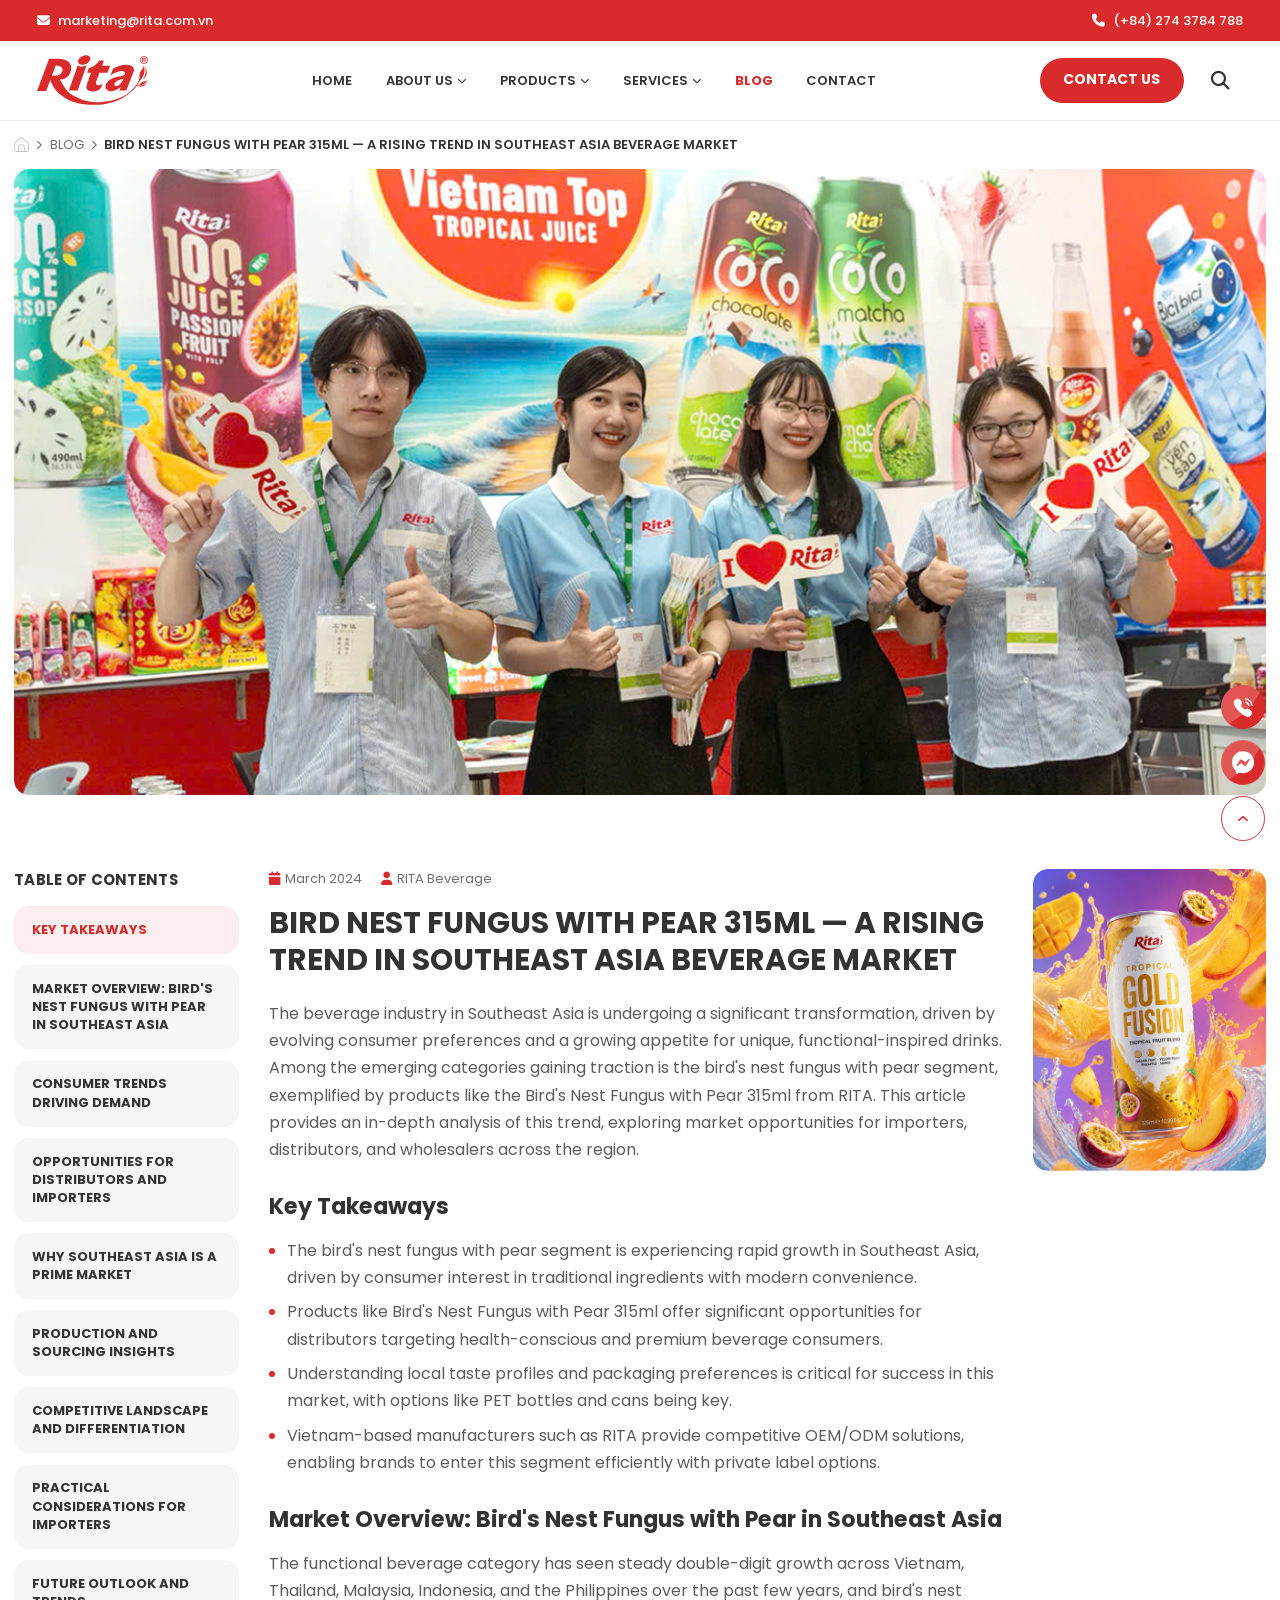
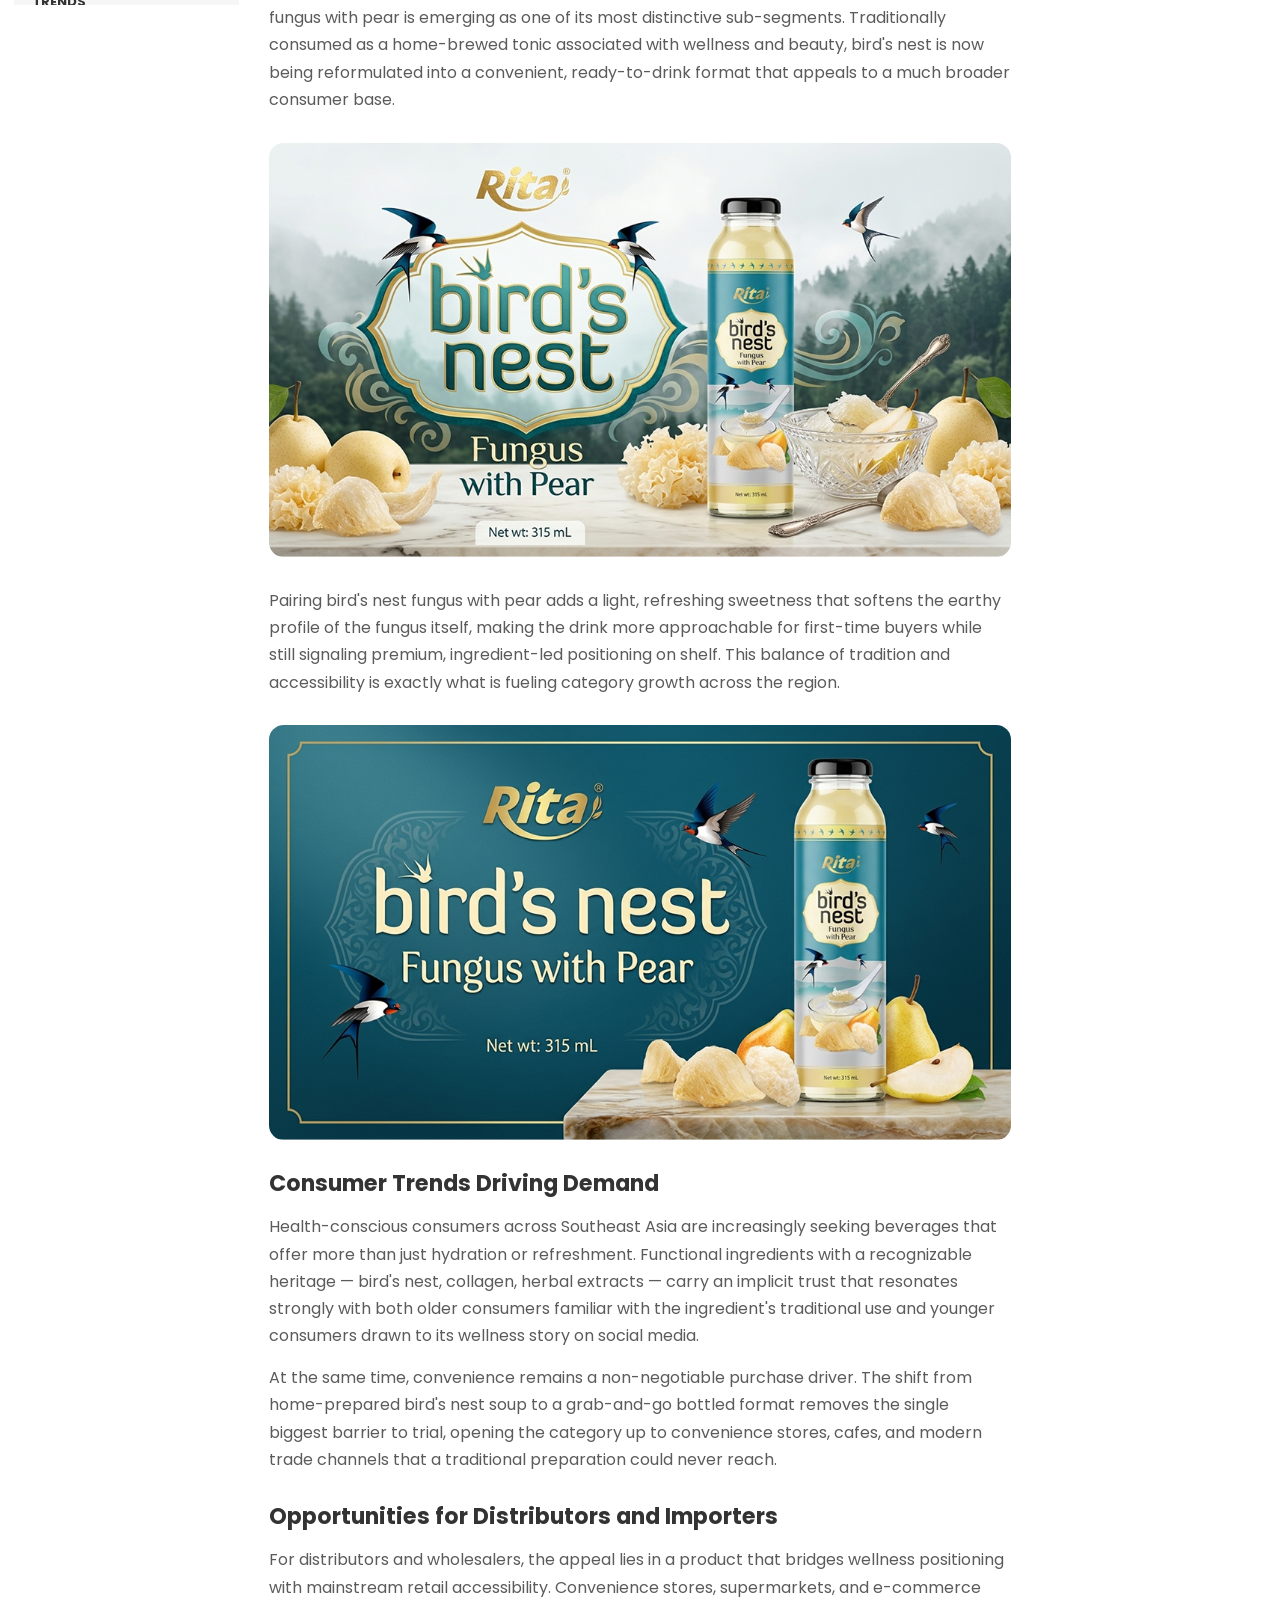
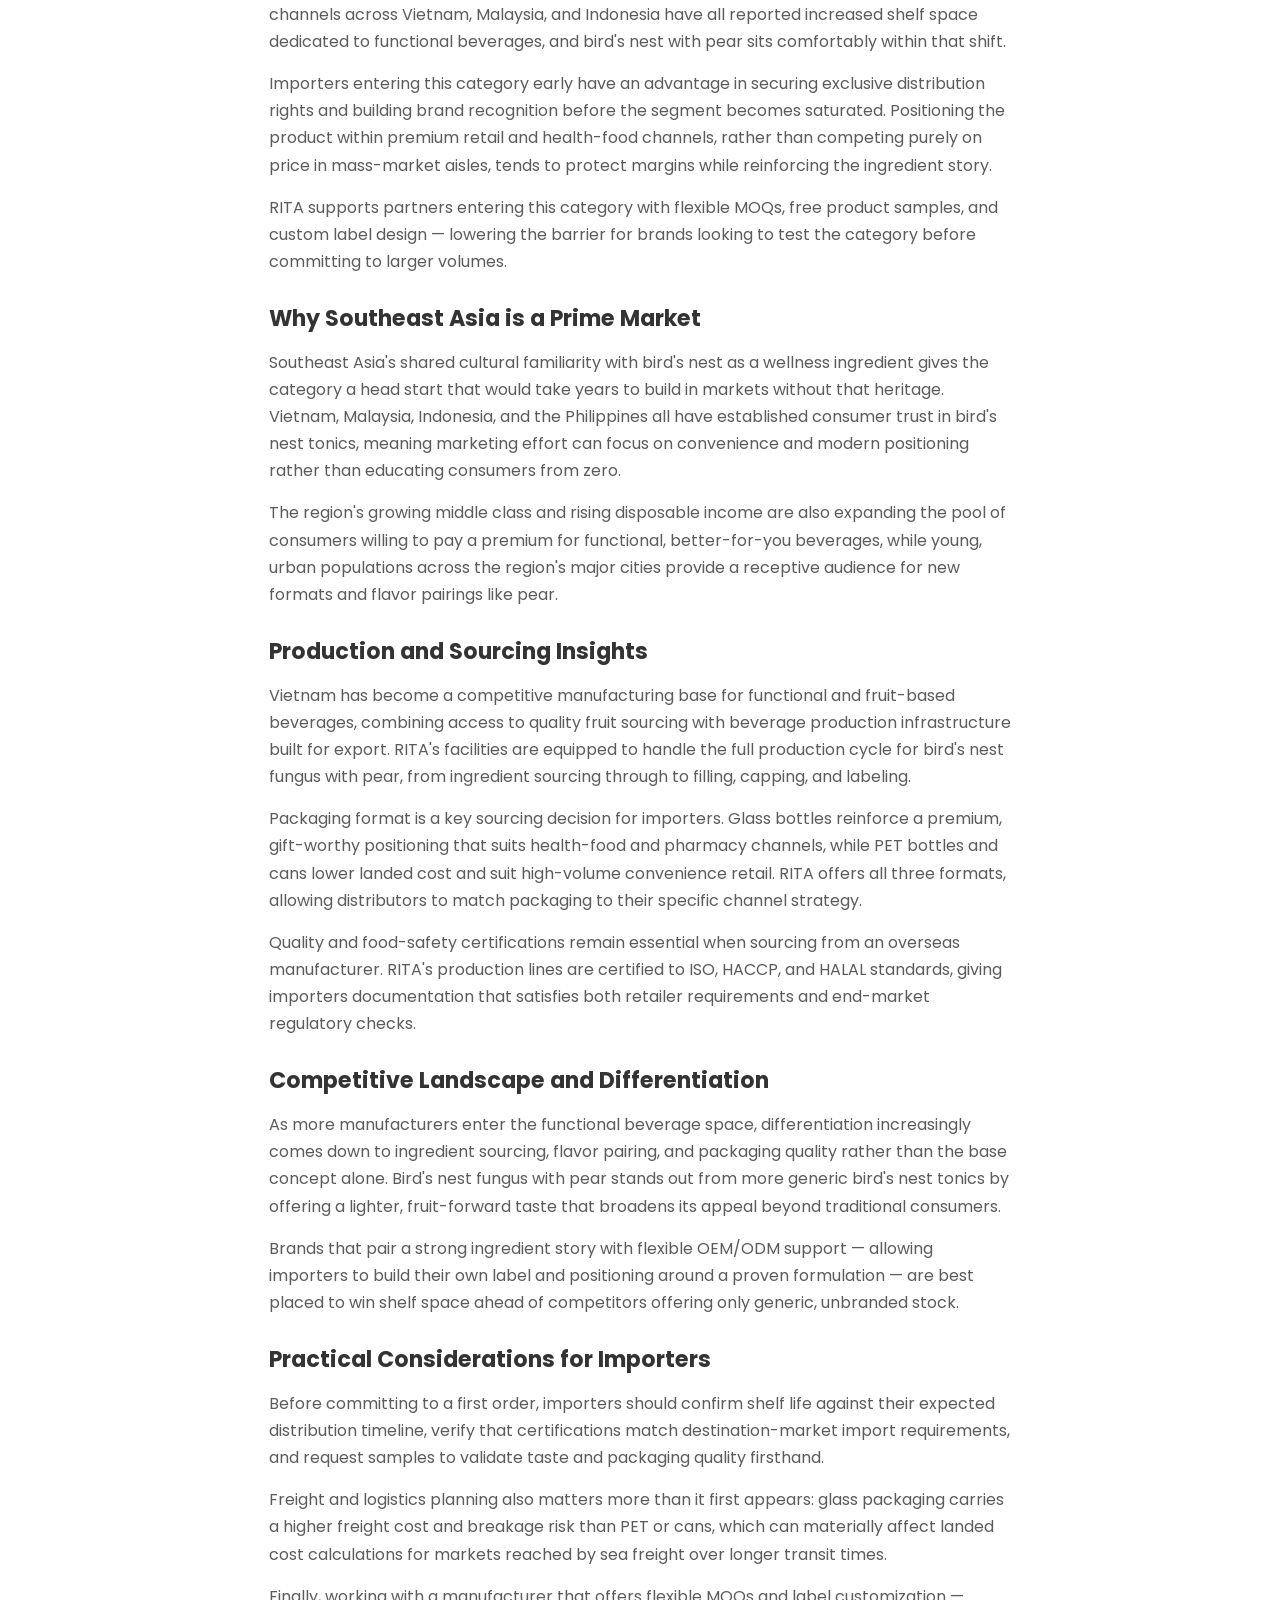
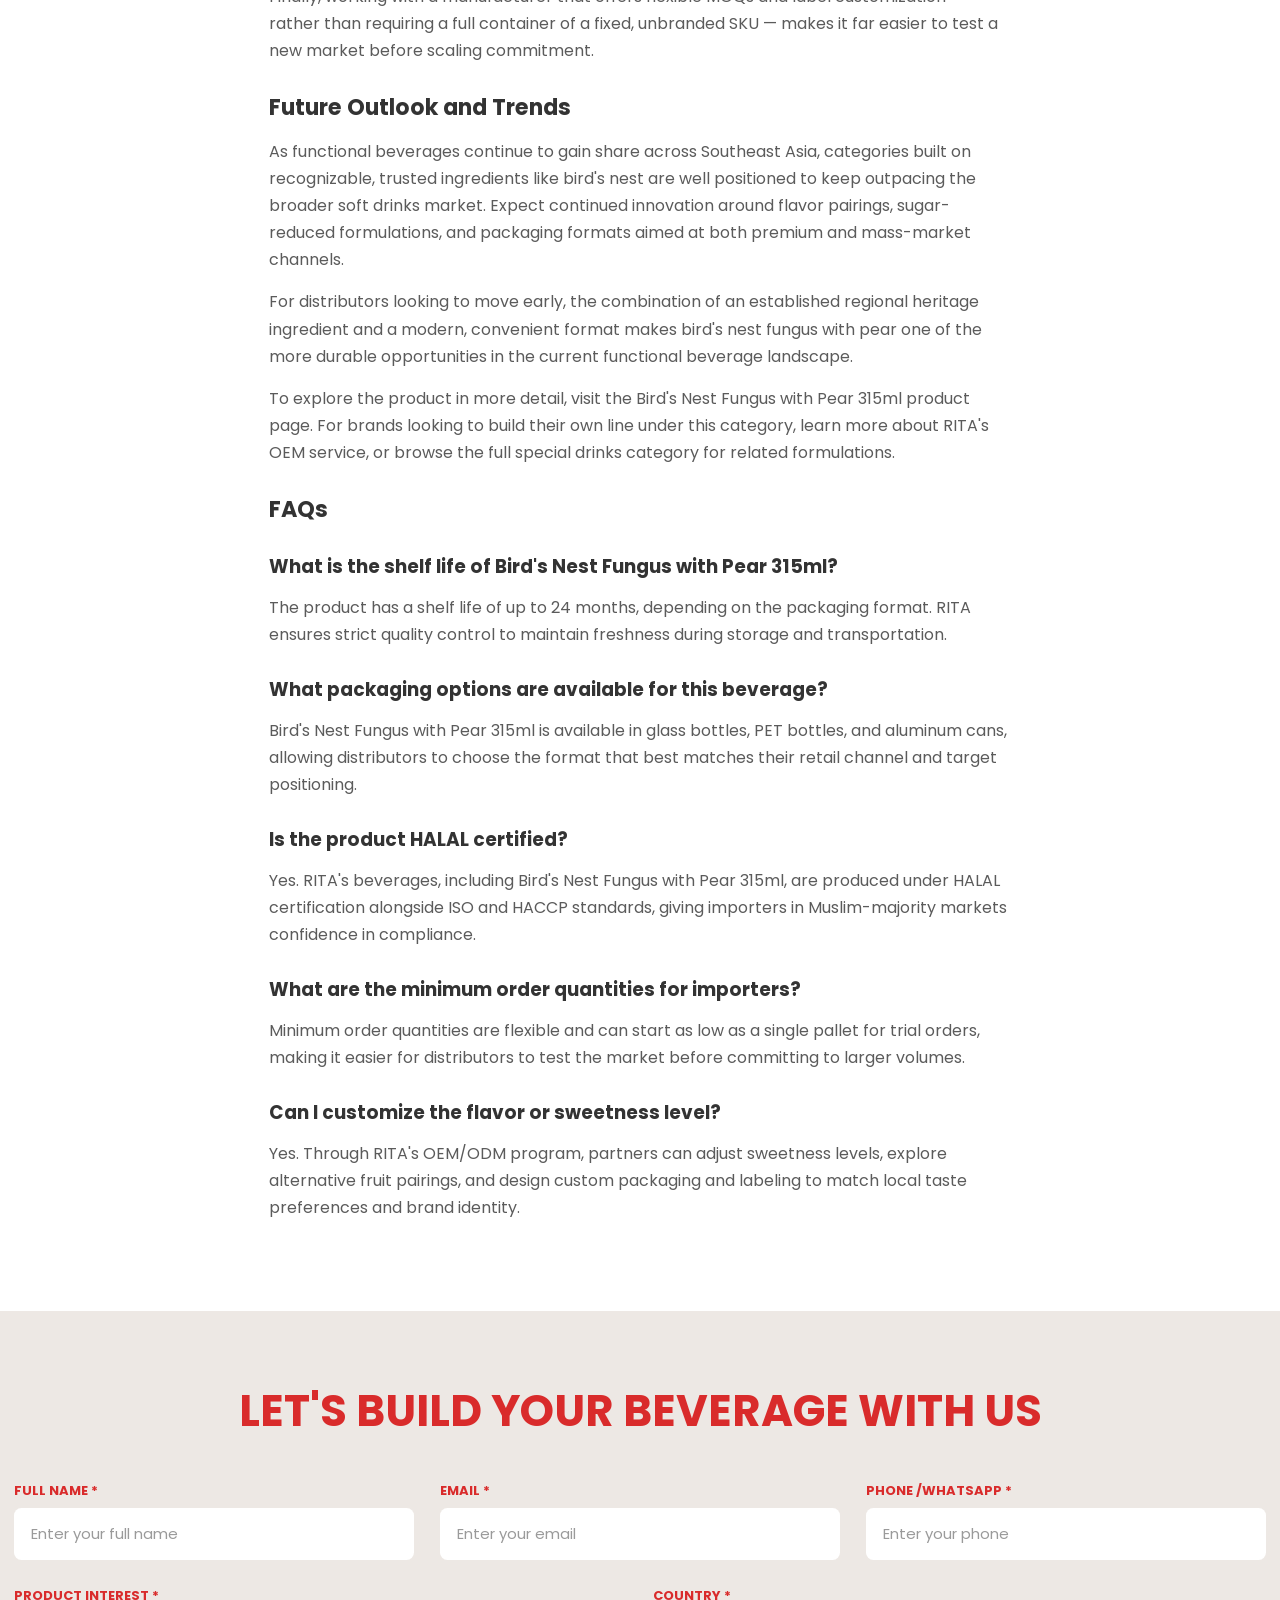
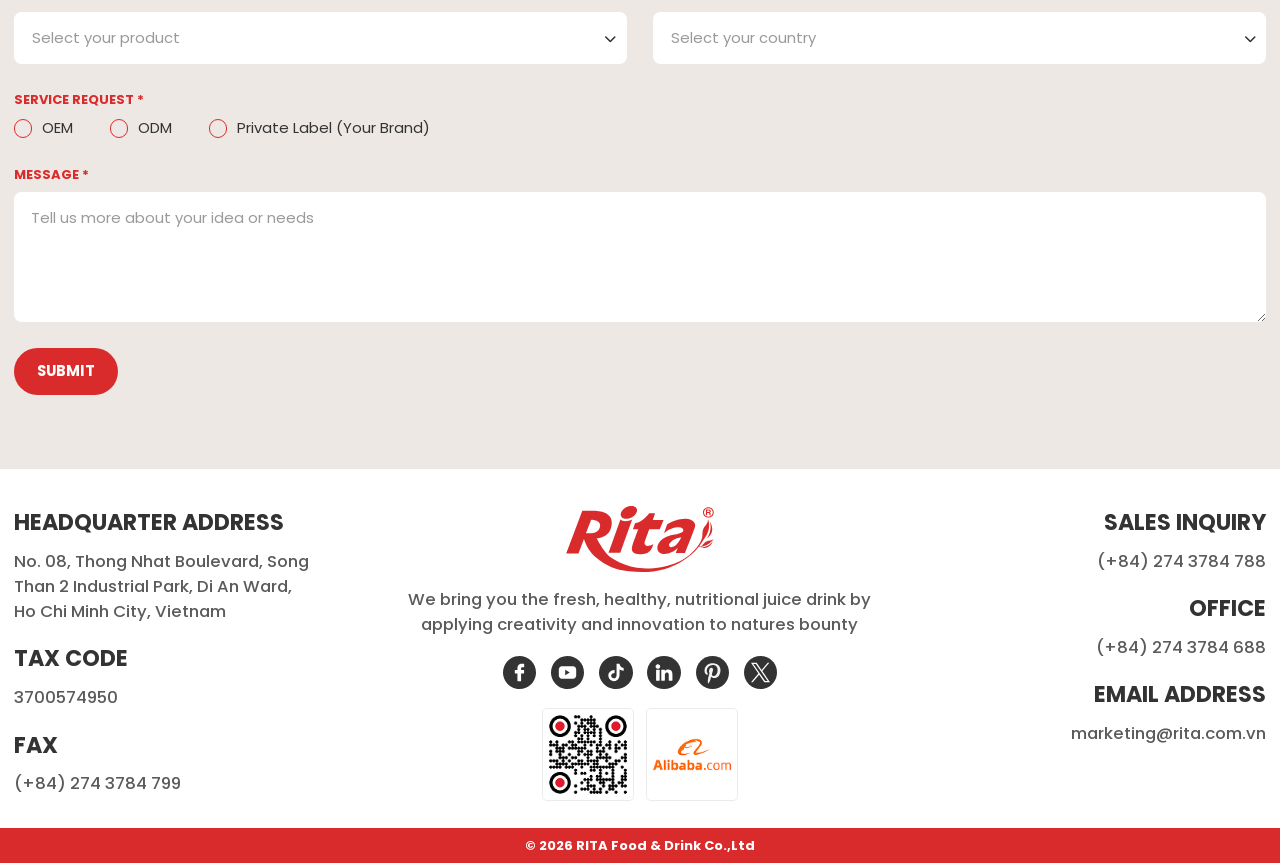
==== commit f1c14cf3: "Add our-activities & our-certificates pages + shared components - our-activities.html: page-banner +" ====
--- a/blog-detail.html
+++ b/blog-detail.html
@@ -31,7 +31,7 @@
                 <li class="menu-item"><a class="menu-link" href="./index.html">HOME</a></li>
                 <li class="menu-item mega" data-mega="about"><a class="menu-link" href="./our-story.html">ABOUT US<i class="fas fa-chevron-down"></i></a></li>
                 <li class="menu-item mega" data-mega="products"><a class="menu-link" href="./products.html">PRODUCTS<i class="fas fa-chevron-down"></i></a></li>
-                <li class="menu-item mega" data-mega="services"><a class="menu-link" href="#">SERVICES<i class="fas fa-chevron-down"></i></a></li>
+                <li class="menu-item mega" data-mega="services"><a class="menu-link" href="./services.html">SERVICES<i class="fas fa-chevron-down"></i></a></li>
                 <li class="menu-item current-menu-item"><a class="menu-link active" href="./blog.html">BLOG</a></li>
                 <li class="menu-item"><a class="menu-link" href="./contact.html">CONTACT</a></li>
               </ul>
@@ -80,10 +80,10 @@
                 <div class="hd-mega__menu">
                   <ul class="hd-mega__list">
                     <li class="hd-mega__item"><a class="hd-mega__link" href="#">Our Story</a></li>
-                    <li class="hd-mega__item"><a class="hd-mega__link" href="#">Our Certificates</a></li>
-                    <li class="hd-mega__item"><a class="hd-mega__link" href="#">Our Activities</a></li>
+                    <li class="hd-mega__item"><a class="hd-mega__link" href="./our-certificates.html">Our Certificates</a></li>
+                    <li class="hd-mega__item"><a class="hd-mega__link" href="./our-activities.html">Our Activities</a></li>
                     <li class="hd-mega__item"><a class="hd-mega__link" href="./our-history.html">Our History</a></li>
-                    <li class="hd-mega__item"><a class="hd-mega__link" href="#">Our Brands</a></li>
+                    <li class="hd-mega__item"><a class="hd-mega__link" href="./our-brands.html">Our Brands</a></li>
                   </ul>
                 </div>
               </div>
@@ -100,15 +100,15 @@
                 </div>
                 <div class="hd-mega__menu">
                   <ul class="hd-mega__list">
-                    <li class="hd-mega__item"><a class="hd-mega__link" href="#">Fruit Juice</a></li>
-                    <li class="hd-mega__item"><a class="hd-mega__link" href="#">Aloe Vera</a></li>
-                    <li class="hd-mega__item"><a class="hd-mega__link" href="#">Coconut Water</a></li>
-                    <li class="hd-mega__item"><a class="hd-mega__link" href="#">Milk Drinks</a></li>
-                    <li class="hd-mega__item"><a class="hd-mega__link" href="#">Soft Drinks</a></li>
-                    <li class="hd-mega__item"><a class="hd-mega__link" href="#">Coffee Drinks</a></li>
-                    <li class="hd-mega__item"><a class="hd-mega__link" href="#">Sparkling Drinks</a></li>
-                    <li class="hd-mega__item"><a class="hd-mega__link" href="#">Energy Drinks</a></li>
-                    <li class="hd-mega__item"><a class="hd-mega__link" href="#">Tea Drinks</a></li>
+                    <li class="hd-mega__item"><a class="hd-mega__link" href="./products-fruit-juice.html">Fruit Juice</a></li>
+                    <li class="hd-mega__item"><a class="hd-mega__link" href="./products-aloe-vera.html">Aloe Vera</a></li>
+                    <li class="hd-mega__item"><a class="hd-mega__link" href="./products-coconut-water.html">Coconut Water</a></li>
+                    <li class="hd-mega__item"><a class="hd-mega__link" href="./products-milk-drinks.html">Milk Drinks</a></li>
+                    <li class="hd-mega__item"><a class="hd-mega__link" href="./products-soft-drinks.html">Soft Drinks</a></li>
+                    <li class="hd-mega__item"><a class="hd-mega__link" href="./products-coffee-drinks.html">Coffee Drinks</a></li>
+                    <li class="hd-mega__item"><a class="hd-mega__link" href="./products-sparkling-drinks.html">Sparkling Drinks</a></li>
+                    <li class="hd-mega__item"><a class="hd-mega__link" href="./products-energy-drinks.html">Energy Drinks</a></li>
+                    <li class="hd-mega__item"><a class="hd-mega__link" href="./products-tea-drinks.html">Tea Drinks</a></li>
                   </ul>
                 </div>
               </div>
@@ -120,13 +120,13 @@
                       <p class="hd-mega__intro-title">Services</p>
                       <p class="hd-mega__intro-desc">OEM/ODM manufacturing tailored to your brand. From formulation and recipe development to private label production and packaging, we handle it all.</p>
                     </div>
-                    <div class="btn-box"><a class="btn pri" href="#"><span class="txt"><span class="txt-inner">Learn More</span></span></a></div>
+                    <div class="btn-box"><a class="btn pri" href="./services.html"><span class="txt"><span class="txt-inner">Learn More</span></span></a></div>
                   </div>
                 </div>
                 <div class="hd-mega__menu">
                   <ul class="hd-mega__list">
-                    <li class="hd-mega__item"><a class="hd-mega__link" href="#">OEM Service</a></li>
-                    <li class="hd-mega__item"><a class="hd-mega__link" href="#">ODM Service</a></li>
+                    <li class="hd-mega__item"><a class="hd-mega__link" href="./oem-service.html">OEM Service</a></li>
+                    <li class="hd-mega__item"><a class="hd-mega__link" href="./odm-service.html">ODM Service</a></li>
                   </ul>
                 </div>
               </div>
@@ -147,8 +147,7 @@
                     data-sub="about">ABOUT US<i class="fas fa-chevron-right"></i></a></li>
                 <li class="menu-item has-sub"><a class="menu-link mobileSubJS" href="./products.html"
                     data-sub="products">PRODUCTS<i class="fas fa-chevron-right"></i></a></li>
-                <li class="menu-item has-sub"><a class="menu-link mobileSubJS" href="#"
-                    data-sub="services">SERVICES<i class="fas fa-chevron-right"></i></a></li>
+                <li class="menu-item has-sub"><a class="menu-link mobileSubJS" href="./services.html" data-sub="services">SERVICES<i class="fas fa-chevron-right"></i></a></li>
                 <li class="menu-item current-menu-item"><a class="menu-link active" href="./blog.html">BLOG</a></li>
                 <li class="menu-item"><a class="menu-link" href="./contact.html">CONTACT</a></li>
               </ul>
@@ -175,10 +174,10 @@
         </div>
         <ul class="mobile-sub__list">
           <li><a href="#">OUR STORY</a></li>
-          <li><a href="#">OUR CERTIFICATES</a></li>
-          <li><a href="#">OUR ACTIVITIES</a></li>
+          <li><a href="./our-certificates.html">OUR CERTIFICATES</a></li>
+          <li><a href="./our-activities.html">OUR ACTIVITIES</a></li>
           <li><a href="./our-history.html">OUR HISTORY</a></li>
-          <li><a href="#">OUR BRANDS</a></li>
+          <li><a href="./our-brands.html">OUR BRANDS</a></li>
         </ul>
       </div>
       <div class="mobile-sub" data-sub-panel="products">
@@ -191,15 +190,15 @@
                   class="txt-inner">LEARN MORE</span></span></a></div>
         </div>
         <ul class="mobile-sub__list">
-          <li><a href="#">FRUIT JUICE</a></li>
-          <li><a href="#">ALOE VERA</a></li>
-          <li><a href="#">COCONUT WATER</a></li>
-          <li><a href="#">MILK DRINKS</a></li>
-          <li><a href="#">SOFT DRINKS</a></li>
-          <li><a href="#">COFFEE DRINKS</a></li>
-          <li><a href="#">SPARKLING DRINKS</a></li>
-          <li><a href="#">ENERGY DRINKS</a></li>
-          <li><a href="#">TEA DRINKS</a></li>
+          <li><a href="./products-fruit-juice.html">FRUIT JUICE</a></li>
+          <li><a href="./products-aloe-vera.html">ALOE VERA</a></li>
+          <li><a href="./products-coconut-water.html">COCONUT WATER</a></li>
+          <li><a href="./products-milk-drinks.html">MILK DRINKS</a></li>
+          <li><a href="./products-soft-drinks.html">SOFT DRINKS</a></li>
+          <li><a href="./products-coffee-drinks.html">COFFEE DRINKS</a></li>
+          <li><a href="./products-sparkling-drinks.html">SPARKLING DRINKS</a></li>
+          <li><a href="./products-energy-drinks.html">ENERGY DRINKS</a></li>
+          <li><a href="./products-tea-drinks.html">TEA DRINKS</a></li>
         </ul>
       </div>
       <div class="mobile-sub" data-sub-panel="services">
@@ -208,12 +207,12 @@
               class="mobile-sub__title t-32">SERVICES</span></div>
           <div class="mobile-sub__thumb"><img src="./assets/images/meeting.png" alt="Services" loading="lazy" /></div>
           <p class="mobile-sub__desc">OEM/ODM manufacturing tailored to your brand. From formulation and recipe development to private label production and packaging, we handle it all.</p>
-          <div class="btn-box"><a class="btn third" href="#"><span class="txt"><span
+          <div class="btn-box"><a class="btn third" href="./services.html"><span class="txt"><span
                   class="txt-inner">LEARN MORE</span></span></a></div>
         </div>
         <ul class="mobile-sub__list">
-          <li><a href="#">OEM SERVICE</a></li>
-          <li><a href="#">ODM SERVICE</a></li>
+          <li><a href="./oem-service.html">OEM SERVICE</a></li>
+          <li><a href="./odm-service.html">ODM SERVICE</a></li>
         </ul>
       </div>
     </div>
--- a/css/style.css
+++ b/css/style.css
@@ -3976,6 +3976,10 @@
   font-size: 3.2rem;
 }
 
+.t-36 {
+  font-size: 3.6rem;
+}
+
 .t-40 {
   font-size: 4rem;
 }
@@ -4041,6 +4045,10 @@
     font-size: 2.6rem;
   }
 
+  .t-36 {
+    font-size: 2.8rem;
+  }
+
   .t-40 {
     font-size: 3.2rem;
   }
@@ -4075,6 +4083,10 @@
 
   .t-32 {
     font-size: 2.2rem;
+  }
+
+  .t-36 {
+    font-size: 2.4rem;
   }
 
   .t-40 {
@@ -7257,12 +7269,204 @@
 
 .sidefix {
   position: fixed;
-  right: 2.4rem;
+  right: 1.6rem;
   bottom: 6.4rem;
   z-index: 60;
   display: flex;
   flex-direction: column;
   gap: 1.2rem;
+}
+
+/* Fancybox thumbnail override: thumb strip dùng chung màu/kích cỡ cert card */
+.fancybox__thumbs .f-thumbs__slide__button {
+  background-color: var(--color-cream);
+  border-radius: var(--radius-sm);
+  overflow: hidden;
+  padding: 0.6rem;
+}
+
+.fancybox__thumbs .f-thumbs__slide__button::before {
+  border-color: var(--color-pri);
+  border-radius: var(--radius-sm);
+}
+
+.fancybox__thumbs .f-thumbs__slide__img {
+  object-fit: contain;
+  padding: 0.4rem;
+  background: transparent;
+}
+
+/* ===== Certificate list (logos grid + fancybox) ===== */
+.cert-list__title {
+  color: var(--color-pri);
+  text-align: center;
+  font-weight: 800;
+  text-transform: uppercase;
+  letter-spacing: 0.02em;
+  margin-bottom: clamp(3.2rem, 4vw, 4.8rem);
+}
+
+.cert-list__grid {
+  display: grid;
+  grid-template-columns: repeat(4, 1fr);
+  gap: 2.4rem;
+}
+
+.cert-card {
+  display: flex;
+  align-items: center;
+  justify-content: center;
+  aspect-ratio: 4 / 3;
+  padding: 2rem;
+  background-color: var(--color-cream);
+  border-radius: var(--radius);
+  overflow: hidden;
+  transition: transform 0.3s ease, box-shadow 0.3s ease;
+}
+
+.cert-card img {
+  object-fit: contain;
+  transition: transform 0.35s ease;
+  border-radius: unset;
+}
+
+@media (hover: hover) {
+  .cert-card:hover {
+    box-shadow: 0 0.6rem 1.6rem rgba(0, 0, 0, 0.08);
+  }
+
+  .cert-card:hover img {
+    transform: scale(1.08);
+  }
+}
+
+.cert-card.is-hidden {
+  display: none;
+}
+
+@media screen and (max-width: 1200px) {
+  .cert-list__grid {
+    grid-template-columns: repeat(3, 1fr);
+    gap: 1.6rem;
+  }
+}
+
+@media screen and (max-width: 600px) {
+  .cert-list__grid {
+    grid-template-columns: repeat(2, 1fr);
+    gap: 1.2rem;
+  }
+
+  .cert-card {
+    padding: 1.6rem;
+  }
+}
+
+/* ===== Certificate intro (heading + stats) ===== */
+.cert-intro__title {
+  color: var(--color-text);
+  font-weight: 800;
+  text-transform: uppercase;
+  text-align: center;
+  line-height: 1.35;
+  max-width: 100rem;
+  margin: 0 auto;
+}
+
+.cert-intro .stat-row {
+  margin-top: clamp(4rem, 6vw, 6.4rem);
+}
+
+/* ===== Activities gallery (fancybox) ===== */
+.activities-gallery__grid {
+  display: grid;
+  grid-template-columns: repeat(3, 1fr);
+  grid-template-rows: repeat(3, 1fr);
+  gap: 1.6rem;
+  aspect-ratio: 3 / 2;
+}
+
+.activities-gallery__item {
+  position: relative;
+  display: block;
+  overflow: hidden;
+  border-radius: var(--radius-sm);
+  cursor: pointer;
+}
+
+.activities-gallery__item:nth-child(1) { grid-column: 1; grid-row: 1 / span 2; }
+.activities-gallery__item:nth-child(2) { grid-column: 2; grid-row: 1; }
+.activities-gallery__item:nth-child(3) { grid-column: 3; grid-row: 1 / span 2; }
+.activities-gallery__item:nth-child(4) { grid-column: 1; grid-row: 3; }
+.activities-gallery__item:nth-child(5) { grid-column: 2; grid-row: 2 / span 2; }
+.activities-gallery__item:nth-child(6) { grid-column: 3; grid-row: 3; }
+
+.activities-gallery__item img {
+  width: 100%;
+  height: 100%;
+  object-fit: cover;
+  display: block;
+  transition: transform 0.5s ease;
+}
+
+@media (hover: hover) {
+  .activities-gallery__item:hover img {
+    transform: scale(1.05);
+  }
+}
+
+.activities-gallery__label {
+  position: absolute;
+  left: 0;
+  bottom: 0;
+  background: var(--color-pri);
+  color: white;
+  font-weight: 700;
+  font-size: 1.4rem;
+  letter-spacing: 0.04em;
+  text-transform: uppercase;
+  padding: 1rem 2rem;
+  border-radius: 0 0.6rem 0.6rem 0;
+  z-index: 2;
+}
+
+@media screen and (max-width: 1200px) {
+  .activities-gallery__grid {
+    gap: 1.2rem;
+    aspect-ratio: 4 / 3;
+  }
+
+  .activities-gallery__label {
+    font-size: 1.3rem;
+    padding: 0.8rem 1.6rem;
+  }
+}
+
+@media screen and (max-width: 600px) {
+  /* Mobile: đơn giản 2 cột đều nhau, bỏ span */
+  .activities-gallery__grid {
+    grid-template-columns: repeat(2, 1fr);
+    grid-template-rows: auto;
+    aspect-ratio: auto;
+    gap: 0.8rem;
+  }
+
+  .activities-gallery__item,
+  .activities-gallery__item:nth-child(1),
+  .activities-gallery__item:nth-child(2),
+  .activities-gallery__item:nth-child(3),
+  .activities-gallery__item:nth-child(4),
+  .activities-gallery__item:nth-child(5),
+  .activities-gallery__item:nth-child(6) {
+    grid-column: auto;
+    grid-row: auto;
+    aspect-ratio: 4 / 5;
+  }
+
+  .activities-gallery__label {
+    font-size: 1.1rem;
+    padding: 0.7rem 1.2rem;
+  }
 }
 
 .sidefix-item {
@@ -8608,18 +8812,26 @@
   justify-content: space-between;
 }
 
-.stat-row--side .stat {
+.stat-row--center {
+  justify-content: center;
+  gap: clamp(4rem, 8vw, 12rem);
+}
+
+.stat-row--side .stat,
+.stat-row--center .stat {
   display: flex;
   align-items: flex-end;
   gap: 0.8rem;
 }
 
-.stat-row--side .stat__num {
+.stat-row--side .stat__num,
+.stat-row--center .stat__num {
   position: relative;
   font-size: 10rem;
 }
 
-.stat-row--side .stat__unit {
+.stat-row--side .stat__unit,
+.stat-row--center .stat__unit {
   position: absolute;
   top: -1rem;
   right: -4.5rem;
@@ -8628,11 +8840,13 @@
   color: #6CA651;
 }
 
-.stat-row--side .stat__unit--percent {
+.stat-row--side .stat__unit--percent,
+.stat-row--center .stat__unit--percent {
   font-size: 5.2rem;
 }
 
-.stat-row--side .stat__label {
+.stat-row--side .stat__label,
+.stat-row--center .stat__label {
   margin-top: 0;
   color: var(--color-green);
   font-weight: 700;
@@ -8648,21 +8862,29 @@
     gap: 4rem 2.4rem;
   }
 
-  .stat-row--side .stat__num {
+  .stat-row--center {
+    gap: 4rem;
+  }
+
+  .stat-row--side .stat__num,
+  .stat-row--center .stat__num {
     font-size: 7.2rem;
   }
 
-  .stat-row--side .stat__unit {
+  .stat-row--side .stat__unit,
+  .stat-row--center .stat__unit {
     top: -0.8rem;
     right: -3.2rem;
     font-size: 4.4rem;
   }
 
-  .stat-row--side .stat__unit--percent {
+  .stat-row--side .stat__unit--percent,
+  .stat-row--center .stat__unit--percent {
     font-size: 3.6rem;
   }
 
-  .stat-row--side .stat__label {
+  .stat-row--side .stat__label,
+  .stat-row--center .stat__label {
     font-size: 1.5rem;
   }
 }
@@ -8672,21 +8894,29 @@
     gap: 3.2rem 1.6rem;
   }
 
-  .stat-row--side .stat__num {
+  .stat-row--center {
+    gap: 2.4rem;
+  }
+
+  .stat-row--side .stat__num,
+  .stat-row--center .stat__num {
     font-size: 4.8rem;
   }
 
-  .stat-row--side .stat__unit {
+  .stat-row--side .stat__unit,
+  .stat-row--center .stat__unit {
     top: -1rem;
     right: -2rem;
     font-size: 2.8rem;
   }
 
-  .stat-row--side .stat__unit--percent {
+  .stat-row--side .stat__unit--percent,
+  .stat-row--center .stat__unit--percent {
     font-size: 2.4rem;
   }
 
-  .stat-row--side .stat__label {
+  .stat-row--side .stat__label,
+  .stat-row--center .stat__label {
     font-size: 1.2rem;
   }
 }
@@ -9335,16 +9565,23 @@
   position: relative;
   width: 50%;
   flex-shrink: 0;
+  overflow: hidden;
+}
+
+.hist__track {
+  display: flex;
+  flex-direction: row-reverse;
+  align-items: stretch;
+  height: 100%;
+  width: max-content;
+  will-change: transform;
 }
 
 .hist__shot {
-  position: absolute;
-  inset: 0;
-  transform: translateX(-100%);
-}
-
-.hist__shot:first-child {
-  transform: translateX(0);
+  position: relative;
+  width: var(--shot-w, 50vw);
+  height: 100%;
+  flex-shrink: 0;
 }
 
 .hist__shot img {
@@ -9421,28 +9658,61 @@
 }
 
 @media screen and (max-width: 1200px) {
+  /* Tablet/mobile: bỏ pin sticky, layout stack ảnh + panel xen kẽ, scroll bình thường */
+  .hist {
+    height: auto;
+  }
+
   .hist__pin {
-    flex-direction: column;
-  }
-
-  .hist__media {
+    position: static;
+    height: auto;
+    display: grid;
+    grid-template-columns: 1fr;
+    overflow: visible;
+    background: transparent;
+  }
+
+  .hist__media,
+  .hist__track,
+  .hist__content {
+    display: contents;
+  }
+
+  .hist__shot {
     width: 100%;
-    height: 55%;
-  }
-
-  .hist__year {
-    right: 2rem;
-    transform: translate(0, -110%);
+    height: auto;
+    aspect-ratio: 16 / 10;
+    overflow: hidden;
+  }
+
+  /* Ẩn year standalone dùng cho PC animation */
+  .hist > .hist__pin > .hist__media > .hist__year,
+  .hist__year:not([data-year]) {
+    display: none;
+  }
+
+  /* Year overlay trên mỗi shot ở mobile (dùng data-year) */
+  .hist__shot[data-year]::after {
+    content: attr(data-year);
+    position: absolute;
+    top: 50%;
+    right: -0.5rem;
+    transform: translateY(-50%);
+    writing-mode: sideways-lr;
+    color: white;
+    font-weight: 800;
     font-size: clamp(6rem, 14vw, 10rem);
-  }
-
-  .hist__content {
-    width: 100%;
-    height: 45%;
+    line-height: 0.9;
+    letter-spacing: 0.02em;
+    pointer-events: none;
+    z-index: 3;
   }
 
   .hist__panel {
+    position: static;
+    opacity: 1;
     padding: 3.2rem var(--pd);
+    display: block;
   }
 
   .hist__panel-inner {
@@ -9455,12 +9725,8 @@
 }
 
 @media screen and (max-width: 600px) {
-  .hist__media {
-    height: 50%;
-  }
-
-  .hist__content {
-    height: 50%;
+  .hist__shot {
+    aspect-ratio: 4 / 3;
   }
 
   .hist__panel {
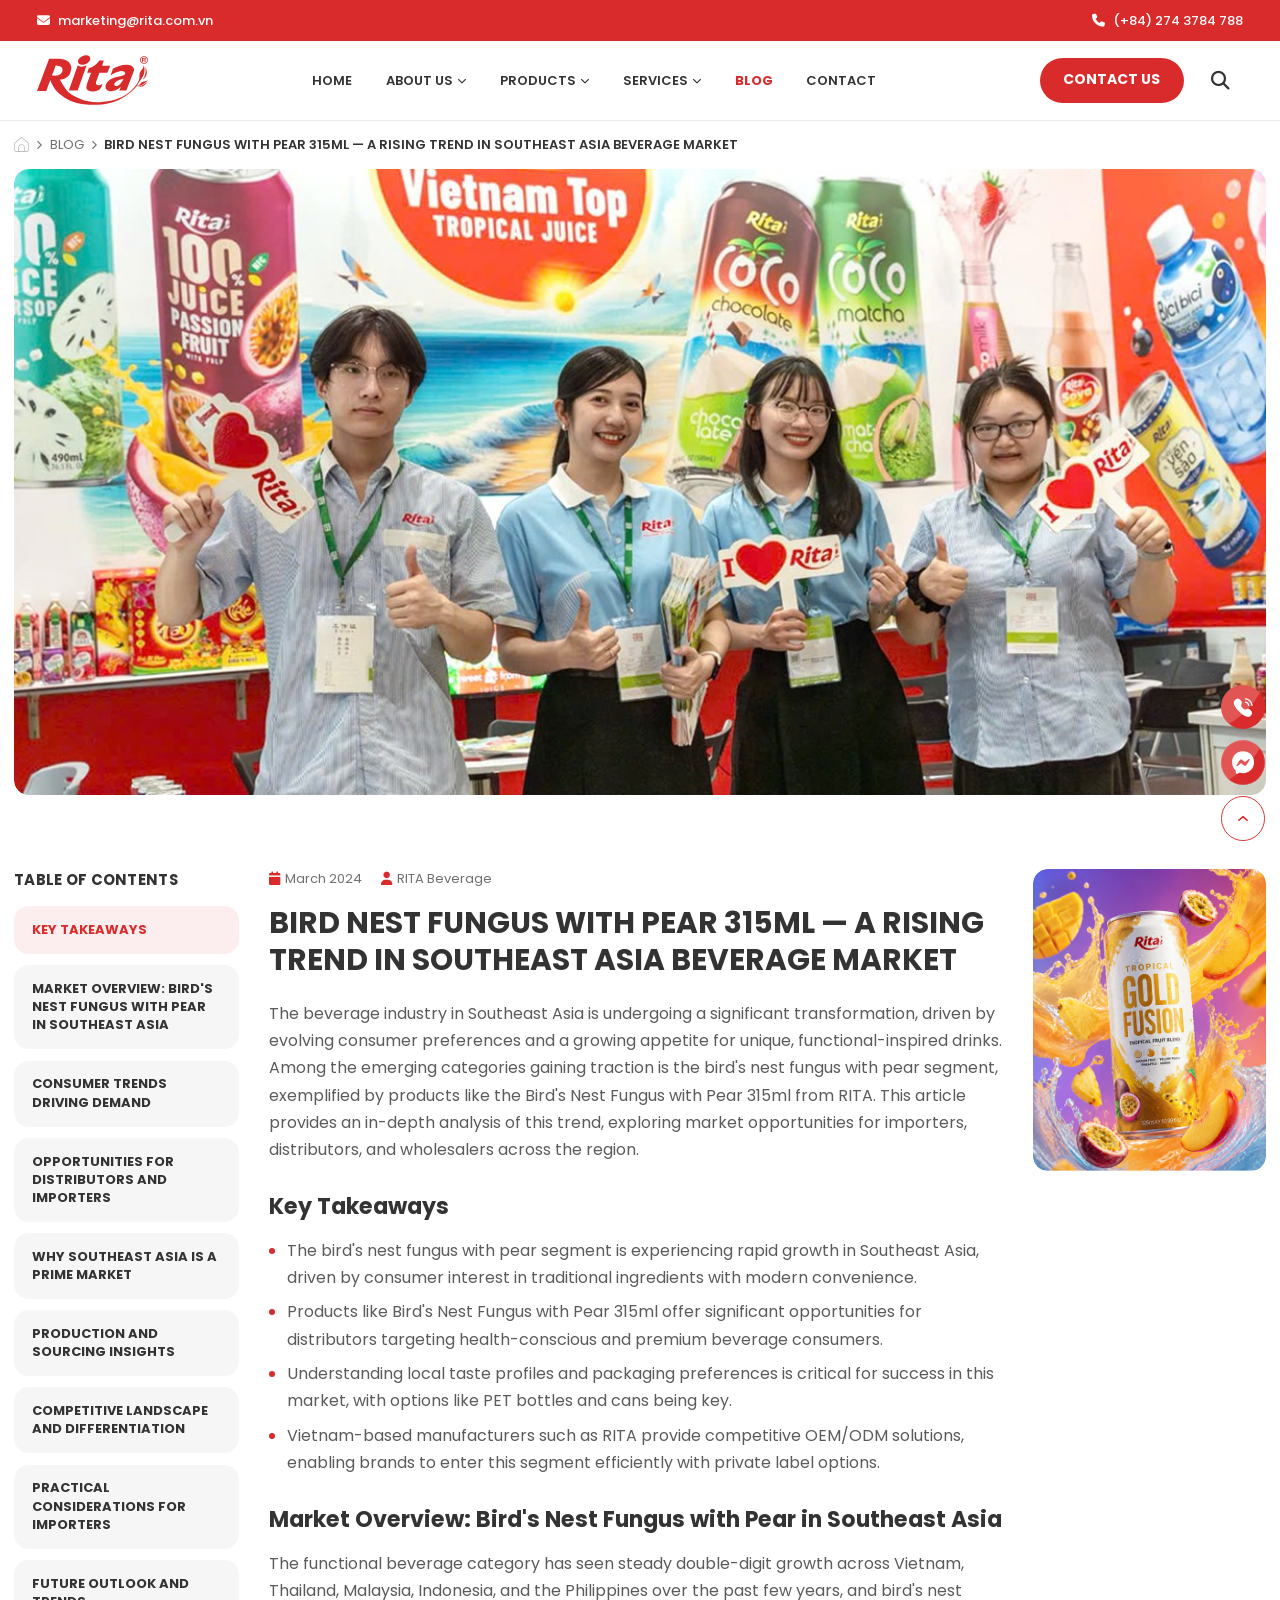
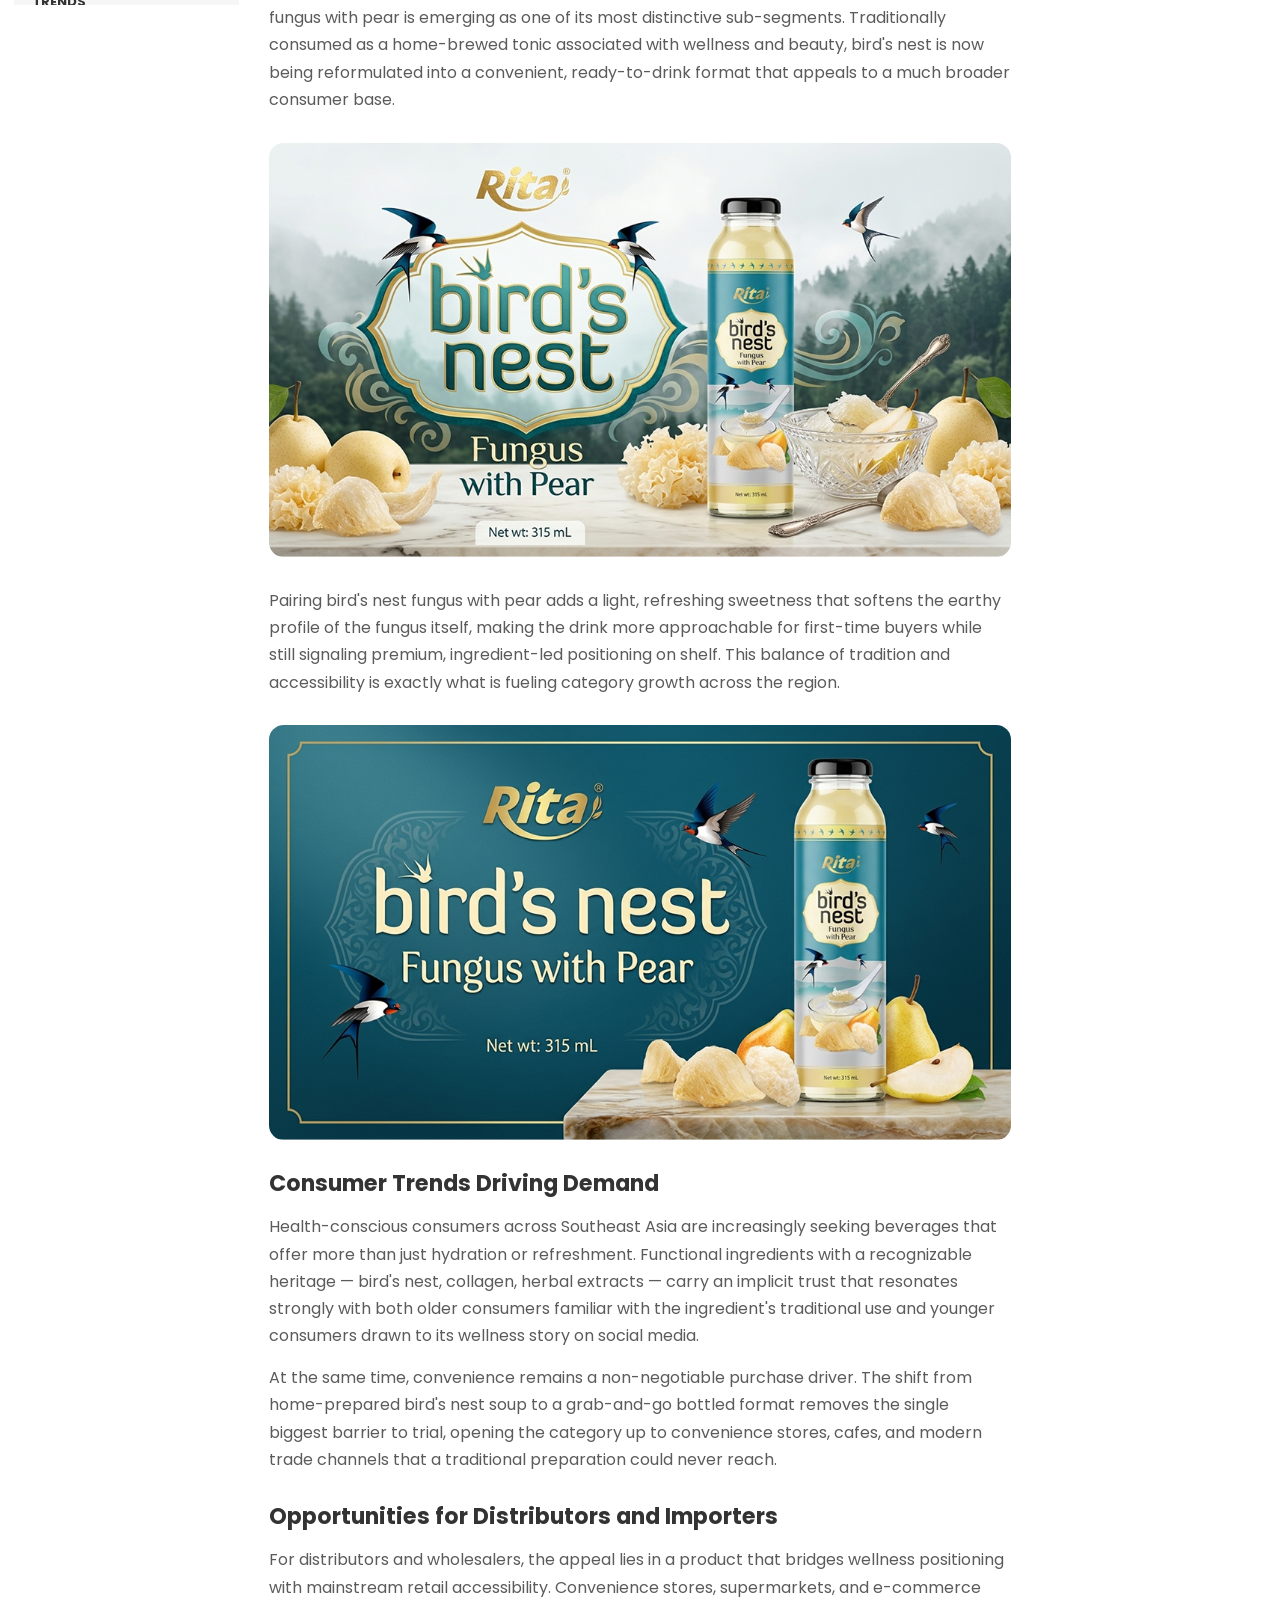
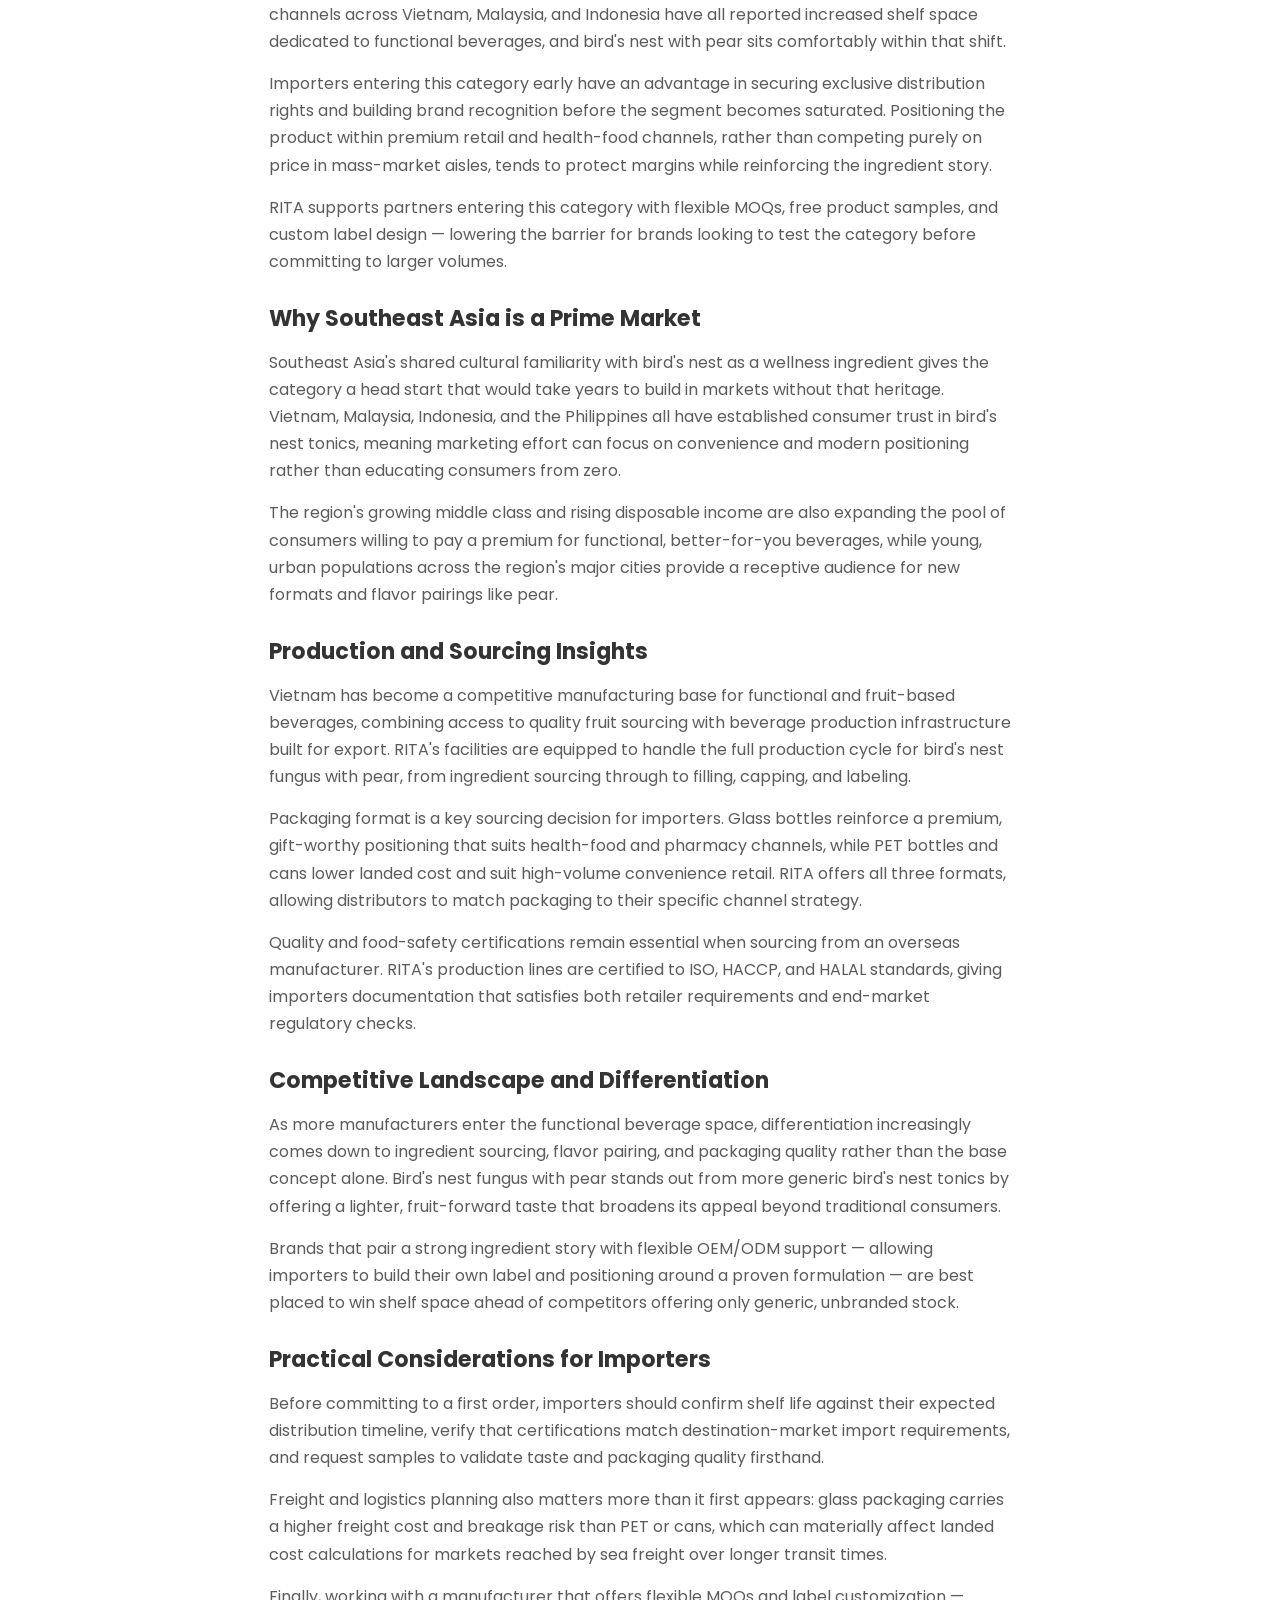
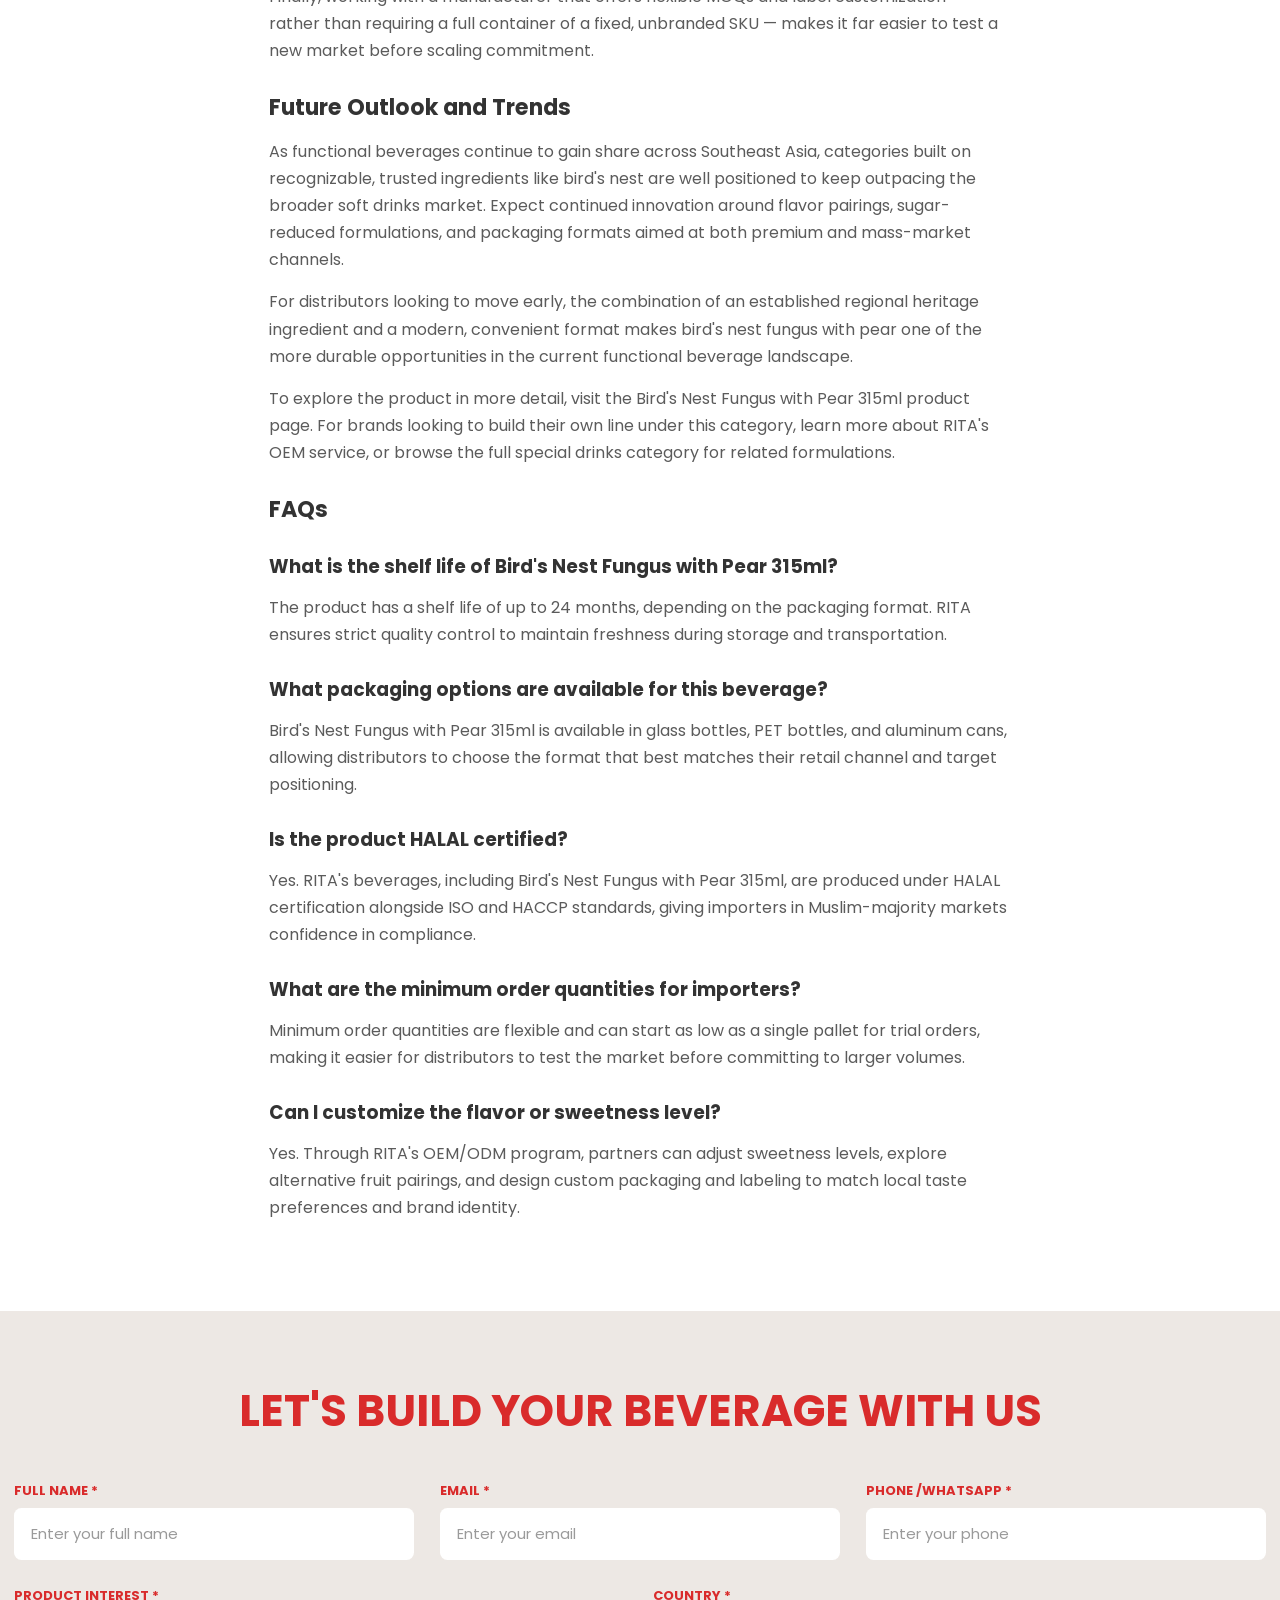
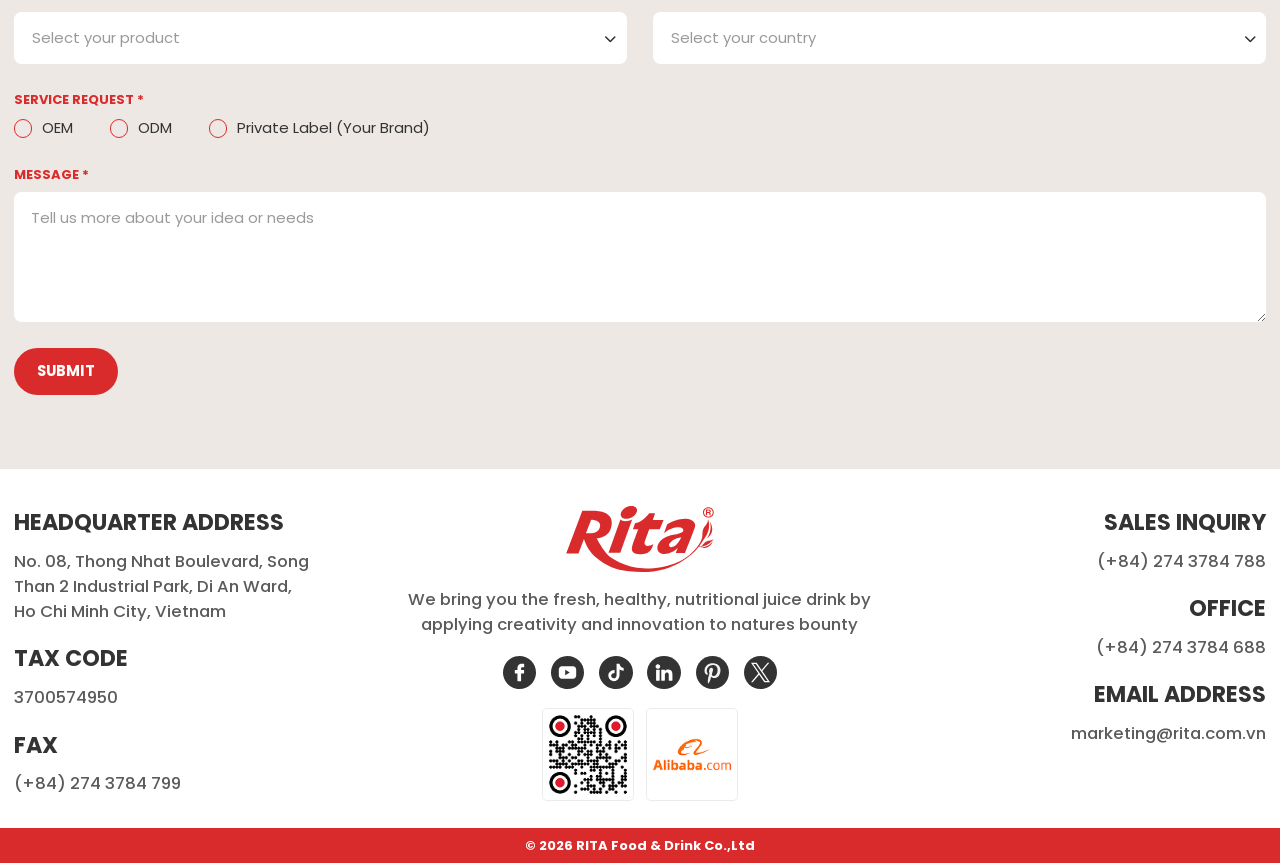
==== commit 2557ebb9: "2008 Update" ====
--- a/blog-detail.html
+++ b/blog-detail.html
@@ -68,7 +68,7 @@
             <div class="hd-mega__inner">
               <div class="hd-mega__panel" data-mega-panel="about">
                 <div class="hd-mega__intro">
-                  <div class="hd-mega__thumb"><img src="./assets/images/profile.png" alt="About Us" loading="lazy" /></div>
+                  <div class="hd-mega__thumb"><img src="./assets/images/profile.jpg" alt="About Us" loading="lazy" /></div>
                   <div class="hd-mega__intro-foot">
                     <div class="hd-mega__intro-text">
                       <p class="hd-mega__intro-title">About Us</p>
@@ -89,7 +89,7 @@
               </div>
               <div class="hd-mega__panel" data-mega-panel="products">
                 <div class="hd-mega__intro">
-                  <div class="hd-mega__thumb"><img src="./assets/images/supermarket.png" alt="Products" loading="lazy" /></div>
+                  <div class="hd-mega__thumb"><img src="./assets/images/supermarket.jpg" alt="Products" loading="lazy" /></div>
                   <div class="hd-mega__intro-foot">
                     <div class="hd-mega__intro-text">
                       <p class="hd-mega__intro-title">Products</p>
@@ -167,7 +167,7 @@
         <div class="mobile-sub__intro">
           <div class="mobile-sub__head mobileBackJS"><i class="fas fa-chevron-left"></i><span
               class="mobile-sub__title t-32">ABOUT US</span></div>
-          <div class="mobile-sub__thumb"><img src="./assets/images/profile.png" alt="About Us" loading="lazy" /></div>
+          <div class="mobile-sub__thumb"><img src="./assets/images/profile.jpg" alt="About Us" loading="lazy" /></div>
           <p class="mobile-sub__desc">RITA has been crafting and exporting premium beverages from Vietnam for over 20 years. Explore our story, certifications and milestones.</p>
           <div class="btn-box"><a class="btn third" href="./our-story.html"><span class="txt"><span
                   class="txt-inner">LEARN MORE</span></span></a></div>
@@ -184,7 +184,7 @@
         <div class="mobile-sub__intro">
           <div class="mobile-sub__head mobileBackJS"><i class="fas fa-chevron-left"></i><span
               class="mobile-sub__title t-32">PRODUCTS</span></div>
-          <div class="mobile-sub__thumb"><img src="./assets/images/supermarket.png" alt="Products" loading="lazy" /></div>
+          <div class="mobile-sub__thumb"><img src="./assets/images/supermarket.jpg" alt="Products" loading="lazy" /></div>
           <p class="mobile-sub__desc">From tropical juices to functional drinks, worldwide. We craft, bottle and deliver every product with care, consistency and industry-leading quality standards.</p>
           <div class="btn-box"><a class="btn third" href="./products.html"><span class="txt"><span
                   class="txt-inner">LEARN MORE</span></span></a></div>
@@ -235,7 +235,7 @@
 
     <section class="blog-detail__banner">
       <div class="container">
-        <div class="blog-detail__banner-img"><img src="./assets/images/news-featured-1.png" alt="Bird Nest Fungus with Pear 315ml" loading="eager" /></div>
+        <div class="blog-detail__banner-img"><img src="./assets/images/news-featured-1.jpg" alt="Bird Nest Fungus with Pear 315ml" loading="eager" /></div>
       </div>
     </section>
 
--- a/css/style.css
+++ b/css/style.css
@@ -2668,7 +2668,8 @@
 }
 
 ::-webkit-scrollbar {
-  width: 0.2rem;
+  width: 0.6rem;
+  height: 0.6rem;
 }
 
 ::-webkit-scrollbar-track {
@@ -3003,7 +3004,7 @@
   .ft-item .wrapper:not(:first-child) {
     margin-top: 0;
   }
-  
+
   .ft-item:nth-child(1) .wrapper:not(:first-child),
   .ft-item:nth-child(3) .wrapper:last-child {
     margin-top: 2rem;
@@ -5366,11 +5367,11 @@
 }
 
 .service-block--oem .service-block__bg {
-  background-image: url("../assets/images/oem-front.png");
+  background-image: url("../assets/images/oem-front.jpg");
 }
 
 .service-block--odm .service-block__bg {
-  background-image: url("../assets/images/odm-front.png");
+  background-image: url("../assets/images/odm-front.jpg");
 }
 
 @media (hover: hover) {
@@ -5453,7 +5454,7 @@
 
 .banner-cta {
   position: relative;
-  background-image: url("../assets/images/banner-cta.png");
+  background-image: url("../assets/images/banner-cta.jpg");
   background-size: cover;
   background-position: center;
   min-height: 46rem;
@@ -7394,12 +7395,35 @@
   cursor: pointer;
 }
 
-.activities-gallery__item:nth-child(1) { grid-column: 1; grid-row: 1 / span 2; }
-.activities-gallery__item:nth-child(2) { grid-column: 2; grid-row: 1; }
-.activities-gallery__item:nth-child(3) { grid-column: 3; grid-row: 1 / span 2; }
-.activities-gallery__item:nth-child(4) { grid-column: 1; grid-row: 3; }
-.activities-gallery__item:nth-child(5) { grid-column: 2; grid-row: 2 / span 2; }
-.activities-gallery__item:nth-child(6) { grid-column: 3; grid-row: 3; }
+.activities-gallery__item:nth-child(1) {
+  grid-column: 1;
+  grid-row: 1 / span 2;
+}
+
+.activities-gallery__item:nth-child(2) {
+  grid-column: 2;
+  grid-row: 1;
+}
+
+.activities-gallery__item:nth-child(3) {
+  grid-column: 3;
+  grid-row: 1 / span 2;
+}
+
+.activities-gallery__item:nth-child(4) {
+  grid-column: 1;
+  grid-row: 3;
+}
+
+.activities-gallery__item:nth-child(5) {
+  grid-column: 2;
+  grid-row: 2 / span 2;
+}
+
+.activities-gallery__item:nth-child(6) {
+  grid-column: 3;
+  grid-row: 3;
+}
 
 .activities-gallery__item img {
   width: 100%;
@@ -7443,6 +7467,7 @@
 }
 
 @media screen and (max-width: 600px) {
+
   /* Mobile: đơn giản 2 cột đều nhau, bỏ span */
   .activities-gallery__grid {
     grid-template-columns: repeat(2, 1fr);
@@ -7742,7 +7767,7 @@
   transition: top 0.35s ease;
 }
 
-.hd:not(.hd-top-hide) ~ .main .product-detail__box {
+.hd:not(.hd-top-hide)~.main .product-detail__box {
   top: calc(var(--size-hd) + var(--size-hd__top) + 2.4rem);
 }
 
@@ -8332,7 +8357,7 @@
 }
 
 @media screen and (min-width: 1201px) {
-  .hd:not(.hd-top-hide) ~ .main .toc {
+  .hd:not(.hd-top-hide)~.main .toc {
     top: calc(var(--size-hd) + var(--size-hd__top) + 2.4rem);
     max-height: calc(100vh - var(--size-hd) - var(--size-hd__top) - 4.8rem);
   }
@@ -8386,7 +8411,7 @@
   transition: color 0.3s ease;
 }
 
-.toc__item.is-open > .toc__row .toc__link {
+.toc__item.is-open>.toc__row .toc__link {
   color: var(--color-pri);
 }
 
@@ -8409,12 +8434,12 @@
   transition: transform 0.3s ease;
 }
 
-.toc__item.is-open > .toc__row .toc__toggle {
+.toc__item.is-open>.toc__row .toc__toggle {
   border-color: var(--color-pri);
   color: var(--color-pri);
 }
 
-.toc__item.is-open > .toc__row .toc__toggle i {
+.toc__item.is-open>.toc__row .toc__toggle i {
   transform: rotate(180deg);
 }
 
@@ -8452,6 +8477,7 @@
 }
 
 @media (hover: hover) {
+
   .toc__link:hover,
   .toc__sub-link:hover {
     color: var(--color-pri);
@@ -8501,7 +8527,7 @@
   display: block;
 }
 
-.hd:not(.hd-top-hide) ~ .main .blog-detail__ad {
+.hd:not(.hd-top-hide)~.main .blog-detail__ad {
   top: calc(var(--size-hd) + var(--size-hd__top) + 2.4rem);
 }
 
@@ -8678,7 +8704,7 @@
   z-index: 5;
 }
 
-.proven-gallery__overlay > * {
+.proven-gallery__overlay>* {
   pointer-events: auto;
 }
 
@@ -8920,11 +8946,12 @@
     font-size: 1.2rem;
   }
 }
+
 .leader {
   position: relative;
   overflow: hidden;
   background-color: #ffffff;
-  background-image: url("../assets/images/bg-ceo.png");
+  background-image: url("../assets/images/bg-ceo.jpg");
   background-size: cover;
   background-position: center;
   background-repeat: no-repeat;
@@ -9163,8 +9190,8 @@
     cursor: pointer;
   }
 
-  .leader__grid > *,
-  .leader__aside > * {
+  .leader__grid>*,
+  .leader__aside>* {
     flex: none;
   }
 
@@ -9209,6 +9236,7 @@
 }
 
 @media screen and (max-width: 600px) {
+
   .leader__msg,
   .leader__card {
     padding: 2.4rem;
@@ -9658,6 +9686,7 @@
 }
 
 @media screen and (max-width: 1200px) {
+
   /* Tablet/mobile: bỏ pin sticky, layout stack ảnh + panel xen kẽ, scroll bình thường */
   .hist {
     height: auto;
@@ -9686,7 +9715,7 @@
   }
 
   /* Ẩn year standalone dùng cho PC animation */
-  .hist > .hist__pin > .hist__media > .hist__year,
+  .hist>.hist__pin>.hist__media>.hist__year,
   .hist__year:not([data-year]) {
     display: none;
   }
@@ -9737,3 +9766,705 @@
     line-height: 1.7;
   }
 }
+
+.brand-popup {
+  position: fixed;
+  inset: 0;
+  z-index: 200;
+  display: flex;
+  align-items: center;
+  justify-content: center;
+  opacity: 0;
+  visibility: hidden;
+  transition: opacity 0.3s ease, visibility 0.3s ease;
+}
+
+.brand-popup.open {
+  opacity: 1;
+  visibility: visible;
+}
+
+.brand-popup__overlay {
+  position: absolute;
+  inset: 0;
+  background-color: rgba(0, 0, 0, 0.4);
+}
+
+.brand-popup__main {
+  position: relative;
+  z-index: 1;
+  display: flex;
+  align-items: center;
+  gap: clamp(2.4rem, 4vw, 6rem);
+  width: 100%;
+  height: 100%;
+  overflow-x: hidden;
+  overflow-y: auto;
+  padding: clamp(2.4rem, 4vw, 5.6rem);
+  background-color: var(--color-cream);
+}
+
+.brand-popup__close {
+  position: absolute;
+  top: 1.6rem;
+  right: 1.6rem;
+  z-index: 2;
+  display: flex;
+  align-items: center;
+  justify-content: center;
+  width: 4rem;
+  height: 4rem;
+  border-radius: 50%;
+  background-color: var(--color-text);
+  color: white;
+  font-size: 1.8rem;
+}
+
+.brand-popup__media {
+  position: relative;
+  width: 50%;
+  flex-shrink: 0;
+}
+
+.brand-popup__slider {
+  --size: 4.4rem;
+  position: relative;
+}
+
+.brand-popup__slider .swiper {
+  overflow: hidden;
+  border-radius: var(--radius);
+}
+
+.brand-popup__slider .swiper-slide {
+  aspect-ratio: 1 / 1;
+}
+
+.brand-popup__slider .swiper-slide img {
+  width: 100%;
+  height: 100%;
+  object-fit: cover;
+  display: block;
+}
+
+.brand-popup__slider .swiper-control-btn {
+  position: absolute;
+  top: 50%;
+  transform: translateY(-50%);
+  background-color: rgba(255, 255, 255, 0.85);
+}
+
+.brand-popup__slider .swiper-prev {
+  left: 1.6rem;
+}
+
+.brand-popup__slider .swiper-next {
+  right: 1.6rem;
+}
+
+.brand-cta {
+  position: absolute;
+  left: 2.4rem;
+  right: 2.4rem;
+  bottom: 2.4rem;
+  z-index: 5;
+  display: flex;
+  align-items: center;
+  justify-content: space-between;
+  gap: 2rem;
+  padding: 2rem 2.4rem;
+  border-radius: var(--radius);
+  background-color: var(--color-pri);
+}
+
+.brand-cta__text {
+  color: white;
+  font-weight: 800;
+  text-transform: uppercase;
+  line-height: 1.3;
+}
+
+.brand-popup__info {
+  height: 100%;
+  width: 50%;
+  min-width: 0;
+  display: flex;
+  flex-direction: column;
+  justify-content: space-between;
+}
+
+.brand-popup__name {
+  color: var(--color-pri);
+  font-weight: 800;
+  text-transform: uppercase;
+  line-height: 1.15;
+  margin-bottom: 2rem;
+}
+
+.brand-popup__desc {
+  color: var(--color-des);
+  line-height: 1.8;
+}
+
+.brand-popup__also {
+  margin-top: auto;
+  padding-top: 4rem;
+}
+
+.brand-popup__also-title {
+  color: var(--color-text);
+  font-weight: 800;
+  text-transform: uppercase;
+  margin-bottom: 2rem;
+}
+
+.brand-popup__also-list {
+  min-width: 0;
+}
+
+.brand-popup__also-list .swiper {
+  overflow: hidden;
+}
+
+.brand-popup__also-list .swiper-slide {
+  height: auto;
+}
+
+.brand-popup__also-item {
+  display: flex;
+  align-items: center;
+  justify-content: center;
+  aspect-ratio: 4 / 3;
+  padding: 1.6rem;
+  border-radius: var(--radius);
+  background-color: white;
+  transition: transform 0.3s ease;
+}
+
+.brand-popup__also-item img {
+  max-width: 100%;
+  max-height: 100%;
+  object-fit: contain;
+}
+
+@media (hover: hover) {
+  .brand-popup__also-item:hover {
+    transform: translateY(-0.4rem);
+  }
+}
+
+@media screen and (max-width: 1200px) {
+  .brand-popup__main {
+    flex-direction: column;
+    align-items: stretch;
+  }
+
+  .brand-popup__media,
+  .brand-popup__info {
+    width: 100%;
+  }
+
+  .brand-popup__also {
+    margin-top: 0;
+    padding-top: 3.2rem;
+  }
+}
+
+@media screen and (max-width: 600px) {
+  .brand-popup__main {
+    padding: 5.6rem 2rem 3.2rem;
+  }
+
+  .brand-popup__slider .swiper-control-btn {
+    display: none;
+  }
+
+  .brand-cta {
+    left: 1.2rem;
+    right: 1.2rem;
+    bottom: 1.2rem;
+    align-items: flex-start;
+    gap: 1.2rem;
+    padding: 1.6rem;
+  }
+}
+
+
+.brand-list__title {
+  color: var(--color-pri);
+  text-align: center;
+  font-weight: 800;
+  text-transform: uppercase;
+  letter-spacing: 0.02em;
+  margin-bottom: clamp(3.2rem, 4vw, 4.8rem);
+}
+
+.brand-list__grid {
+  display: grid;
+  grid-template-columns: repeat(4, 1fr);
+  gap: 2.4rem;
+}
+
+.brand-card {
+  display: flex;
+  align-items: center;
+  justify-content: center;
+  aspect-ratio: 4 / 3;
+  padding: 2rem;
+  background-color: var(--color-cream);
+  border-radius: var(--radius);
+  overflow: hidden;
+  transition: transform 0.3s ease, box-shadow 0.3s ease;
+}
+
+.brand-card img {
+  max-width: 100%;
+  max-height: 100%;
+  object-fit: contain;
+  transition: transform 0.35s ease;
+}
+
+.brand-card.is-hidden {
+  display: none;
+}
+
+@media (hover: hover) {
+  .brand-card:hover {
+    box-shadow: 0 1rem 2.4rem rgba(0, 0, 0, 0.08);
+  }
+
+  .brand-card:hover img {
+    transform: scale(1.06);
+  }
+}
+
+@media screen and (max-width: 1200px) {
+  .brand-list__grid {
+    grid-template-columns: repeat(3, 1fr);
+  }
+}
+
+@media screen and (max-width: 600px) {
+  .brand-list__grid {
+    grid-template-columns: repeat(2, 1fr);
+    gap: 1.6rem;
+  }
+
+  .brand-card {
+    padding: 1.6rem;
+  }
+}
+
+.flow {
+  --flow-accent: var(--color-pri);
+  padding: 10px;
+}
+
+.flow--odm {
+  --flow-accent: var(--color-sky);
+}
+
+.flow__row {
+  display: grid;
+  grid-template-columns: 1fr 1fr;
+  gap: 10px;
+  align-items: stretch;
+}
+
+.flow__panel {
+  display: flex;
+  flex-direction: column;
+  padding: clamp(2.4rem, 3.5vw, 2.4rem);
+  border-radius: var(--radius-xl);
+  background-color: var(--color-cream);
+}
+
+.flow__title {
+  color: var(--flow-accent);
+  font-weight: 800;
+  font-style: italic;
+  line-height: 1.15;
+  margin-bottom: 2.4rem;
+}
+
+.flow__desc {
+  color: var(--color-des);
+  line-height: 1.7;
+  margin-bottom: clamp(2.4rem, 3vw, 4rem);
+}
+
+.flow__steps {
+  display: flex;
+  flex-direction: column;
+  gap: 1.6rem;
+}
+
+.flow-step {
+  display: flex;
+  align-items: center;
+  gap: 2rem;
+  padding: 2rem;
+  border-radius: var(--radius);
+  border: 0.1rem solid var(--color-border);
+  cursor: pointer;
+  transition: background-color 0.3s ease, border-color 0.3s ease;
+}
+
+@media (hover: hover) {
+  .flow-step:not(.is-active):hover {
+    border-color: var(--flow-accent);
+  }
+}
+
+.flow-step.is-active {
+  background-color: var(--flow-accent);
+  border-color: var(--flow-accent);
+}
+
+.flow-step__num {
+  display: flex;
+  align-items: center;
+  justify-content: center;
+  flex-shrink: 0;
+  width: 5.6rem;
+  height: 5.6rem;
+  border-radius: var(--radius-sm);
+  background-color: var(--color-text);
+  color: white;
+  font-weight: 800;
+  font-size: 2rem;
+  line-height: 1;
+}
+
+.flow-step__title {
+  color: var(--color-text);
+  font-weight: 800;
+  margin-bottom: 0.4rem;
+}
+
+.flow-step__desc {
+  color: var(--color-des);
+  line-height: 1.6;
+}
+
+.flow-step.is-active .flow-step__title,
+.flow-step.is-active .flow-step__desc {
+  color: white;
+}
+
+.flow__media {
+  position: relative;
+  min-height: 0;
+  border-radius: var(--radius-xl);
+  overflow: hidden;
+}
+
+.flow__media img {
+  position: absolute;
+  inset: 0;
+  width: 100%;
+  height: 100%;
+  object-fit: cover;
+  display: block;
+  transition: opacity 0.3s ease;
+}
+
+.flow__media img.is-swapping {
+  opacity: 0;
+}
+
+@media screen and (max-width: 1200px) {
+  .flow__row {
+    grid-template-columns: 1fr;
+  }
+
+  .flow__media {
+    height: 40rem;
+  }
+}
+
+@media screen and (max-width: 600px) {
+  .flow-step {
+    gap: 1.2rem;
+    padding: 1.6rem;
+  }
+
+  .flow-step__num {
+    width: 4.4rem;
+    height: 4.4rem;
+    font-size: 1.6rem;
+  }
+
+  .flow__media {
+    height: 26rem;
+  }
+}
+
+.mile {
+  --mile-gap: 24rem;
+  --mile-card-w: 40rem;
+  --mile-row-h: 12rem;
+  --mile-row-y: 18rem;
+  position: relative;
+  height: calc(var(--count, 6) * 60vh);
+}
+
+.mile__pin {
+  position: sticky;
+  top: var(--size-hd);
+  height: calc(100vh - var(--size-hd));
+  height: calc(100svh - var(--size-hd));
+  display: flex;
+  flex-direction: column;
+  overflow: hidden;
+  background-color: white;
+}
+
+.mile__title {
+  flex-shrink: 0;
+  color: var(--color-pri);
+  text-align: center;
+  font-weight: 800;
+  text-transform: uppercase;
+  padding: clamp(3.2rem, 8vh, 6.4rem) 1.5rem clamp(2.4rem, 12vh, 11rem);
+}
+
+.mile__stage {
+  position: relative;
+  flex: 1;
+  min-height: 0;
+  border-top: 0.2rem solid var(--color-pri);
+  background-color: white;
+  background-image:
+    repeating-linear-gradient(to bottom, rgba(217, 43, 43, 0.55) 0 0.1rem, transparent 0.1rem var(--mile-row-h)),
+    radial-gradient(rgba(217, 43, 43, 0.12) 0.35rem, transparent 0.35rem);
+  background-size: 100% var(--mile-row-h), 3.2rem 3.2rem;
+  background-position: 0 0, 0 0;
+}
+
+.mile__stage::before {
+  content: "";
+  position: absolute;
+  top: 50%;
+  left: 50%;
+  transform: translate(-50%, -50%);
+  width: min(90rem, 70%);
+  aspect-ratio: 123 / 55;
+  background-color: rgba(217, 43, 43, 0.07);
+  -webkit-mask-image: url("../assets/images/logo-header.svg");
+  mask-image: url("../assets/images/logo-header.svg");
+  -webkit-mask-repeat: no-repeat;
+  mask-repeat: no-repeat;
+  -webkit-mask-position: center;
+  mask-position: center;
+  -webkit-mask-size: contain;
+  mask-size: contain;
+  pointer-events: none;
+}
+
+.mile__track {
+  position: absolute;
+  inset: 0;
+  padding-left: 14rem;
+  will-change: transform;
+}
+
+.mile__node {
+  position: absolute;
+  top: -1rem;
+  left: calc(14rem + var(--i) * var(--mile-gap));
+  transform: translate(-50%, -100%);
+  display: flex;
+  align-items: center;
+  justify-content: center;
+  width: 5.4rem;
+  height: 5.4rem;
+  border-radius: 50%;
+  background-color: var(--color-cream);
+  color: var(--color-pri);
+  font-weight: 800;
+  font-size: 2.4rem;
+  line-height: 1;
+  z-index: 1;
+}
+
+.mile__node::after {
+  content: "";
+  position: absolute;
+  top: 100%;
+  left: 50%;
+  width: 0.4rem;
+  height: 0.8rem;
+  background-color: var(--color-cream);
+  transform: translateX(-50%);
+}
+
+.mile-card {
+  position: absolute;
+  top: calc(var(--row) * var(--mile-row-h) * 1);
+  left: calc(14rem + var(--i) * var(--mile-gap));
+  z-index: calc(2 + var(--i));
+  display: flex;
+  flex-direction: column;
+  justify-content: flex-end;
+  width: var(--mile-card-w);
+  min-height: calc(var(--mile-row-h) * 2);
+  padding: 3.2rem;
+  border-radius: var(--radius);
+  /* background: linear-gradient(135deg, #F2F0EE 0%, #FBFAF9 55%, #F4F2F0 100%); */
+  box-shadow: 0 1.2rem 3.2rem rgba(0, 0, 0, 0.06);
+  opacity: 0;
+  background-image: url(/assets/images/bg-wave.jpg);
+}
+
+.mile-card--00 {
+  background-image: url(/assets/images/bg-wave-01.jpg);
+}
+
+.mile-card--01 {
+  background-image: url(/assets/images/bg-wave-00.jpg);
+}
+
+.mile-card--02 {
+  background-image: url(/assets/images/bg-wave-02.jpg);
+}
+
+.mile-card__tag {
+  align-self: flex-start;
+  margin-bottom: 1.6rem;
+  padding: 0.6rem 1.2rem;
+  border-radius: 0.6rem;
+  background-color: var(--color-pri);
+  color: white;
+  font-weight: 700;
+  text-transform: uppercase;
+  font-size: 1.3rem;
+  line-height: 1;
+}
+
+.mile-card__title {
+  color: var(--color-text);
+  font-weight: 800;
+  text-transform: uppercase;
+  line-height: 1.25;
+  margin-bottom: 1.2rem;
+}
+
+.mile-card__desc {
+  color: var(--color-des);
+  line-height: 1.6;
+}
+
+.mile__marker {
+  position: absolute;
+  top: -1rem;
+  bottom: 0;
+  left: 0;
+  width: 0.4rem;
+  background-color: var(--color-pri);
+  z-index: 20;
+  will-change: transform;
+}
+
+.mile__cap {
+  position: absolute;
+  top: 0;
+  left: 50%;
+  transform: translate(-50%, -100%);
+  display: block;
+  width: 5.4rem;
+  height: 5.4rem;
+  border-radius: 50%;
+  border: 0.3rem dashed white;
+  background-color: var(--color-pri);
+  box-shadow: 0 0 0 0.2rem var(--color-pri);
+}
+
+.mile__cap::after {
+  content: "";
+  position: absolute;
+  top: 50%;
+  left: 50%;
+  transform: translate(-50%, -50%);
+  width: 4rem;
+  aspect-ratio: 123 / 55;
+  background-color: white;
+  -webkit-mask-image: url("../assets/images/logo-header.svg");
+  mask-image: url("../assets/images/logo-header.svg");
+  -webkit-mask-repeat: no-repeat;
+  mask-repeat: no-repeat;
+  -webkit-mask-position: center;
+  mask-position: center;
+  -webkit-mask-size: contain;
+  mask-size: contain;
+}
+
+@media screen and (max-width: 1200px) {
+  .mile {
+    height: auto;
+    padding: var(--pd-sc) 0;
+  }
+
+  .mile__pin {
+    position: static;
+    height: auto;
+    overflow: visible;
+  }
+
+  .mile__title {
+    padding: 0 1.5rem clamp(2.4rem, 4vw, 4rem);
+  }
+
+  .mile__stage {
+    position: relative;
+    border-top: 0;
+    background-image: none;
+    padding: 0 var(--pd);
+  }
+
+  .mile__stage::before {
+    display: none;
+  }
+
+  .mile__track {
+    position: static;
+    display: flex;
+    flex-direction: column;
+    gap: 1.6rem;
+    padding-left: 0;
+    transform: none !important;
+  }
+
+  .mile__node {
+    position: static;
+    transform: none;
+    width: 4.4rem;
+    height: 4.4rem;
+    font-size: 1.8rem;
+    order: calc(var(--i) * 2);
+    margin-bottom: -0.8rem;
+  }
+
+  .mile__node::after {
+    display: none;
+  }
+
+  .mile-card {
+    position: static;
+    order: calc(var(--i) * 2 + 1);
+    width: 100%;
+    min-height: 0;
+    opacity: 1 !important;
+    transform: none !important;
+  }
+
+  .mile__marker {
+    display: none;
+  }
+}
+
+@media screen and (max-width: 600px) {
+  .mile-card {
+    padding: 2.4rem;
+  }
+}
